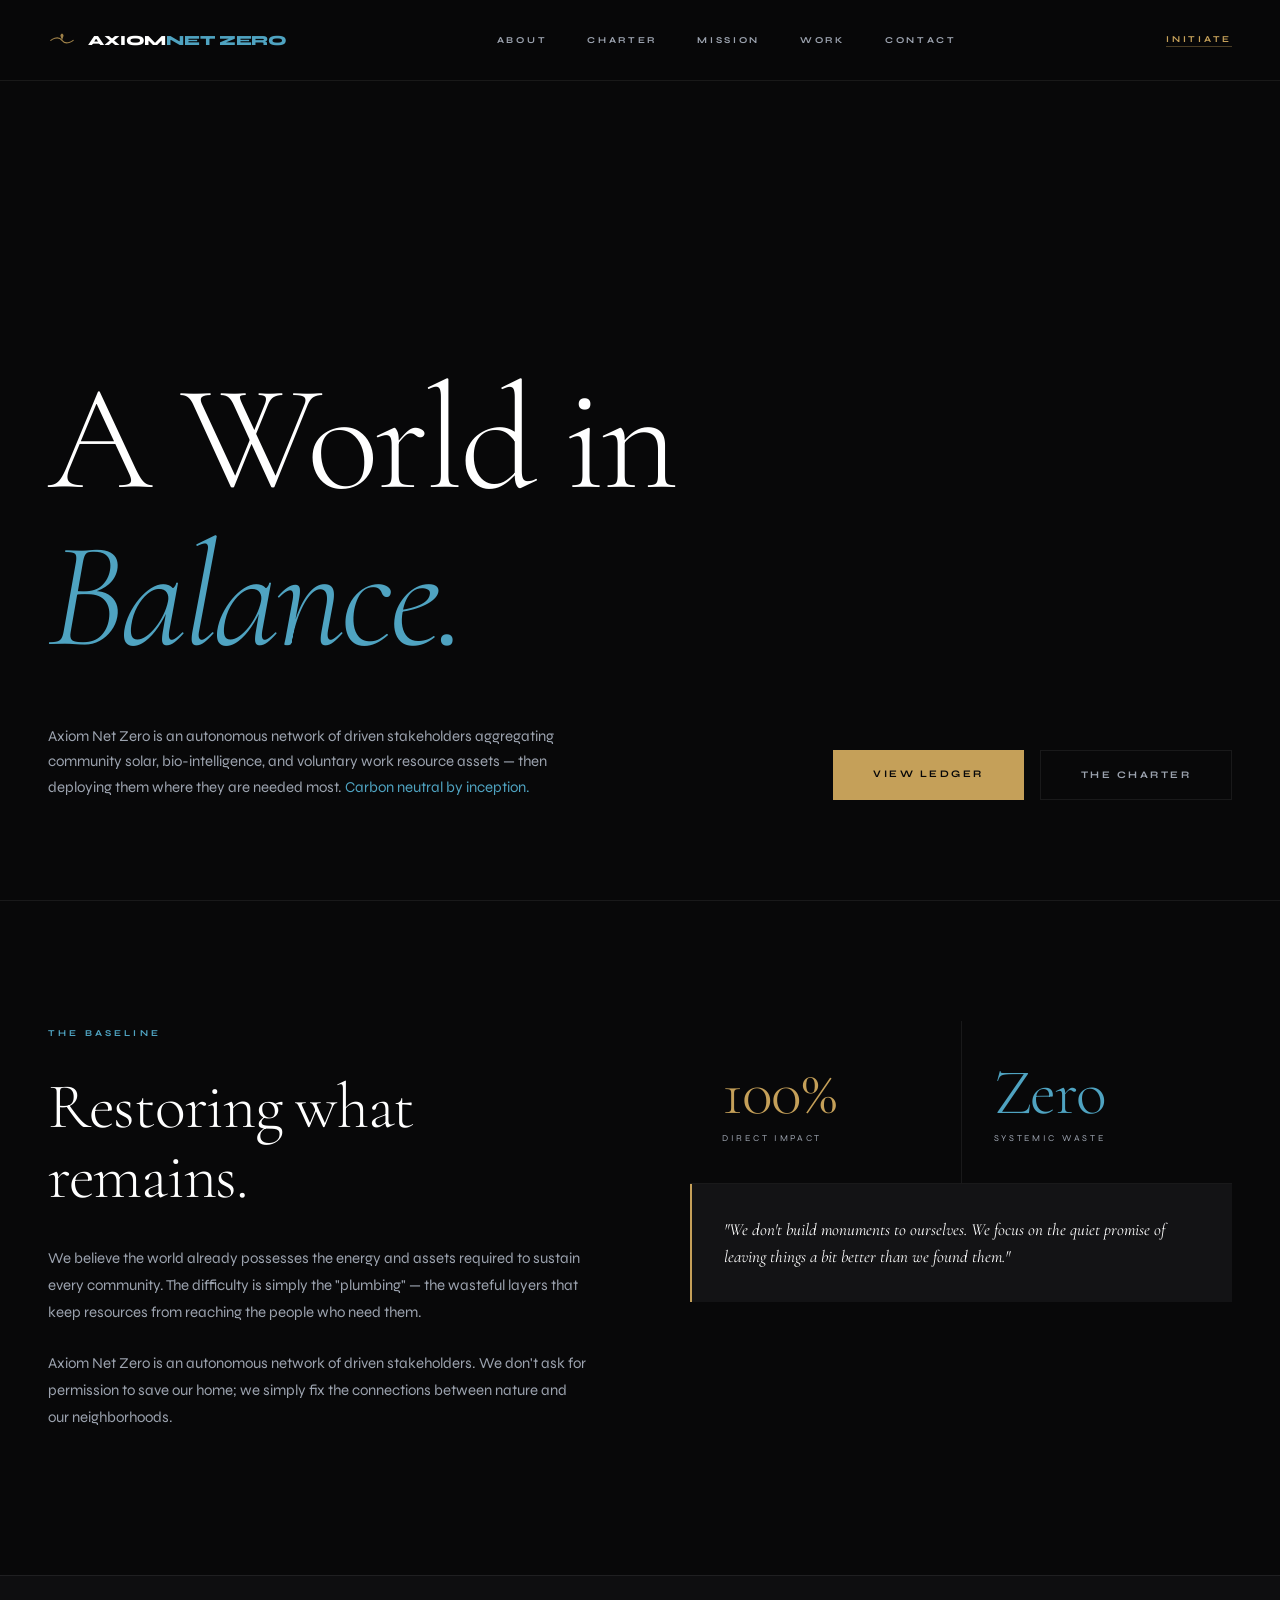
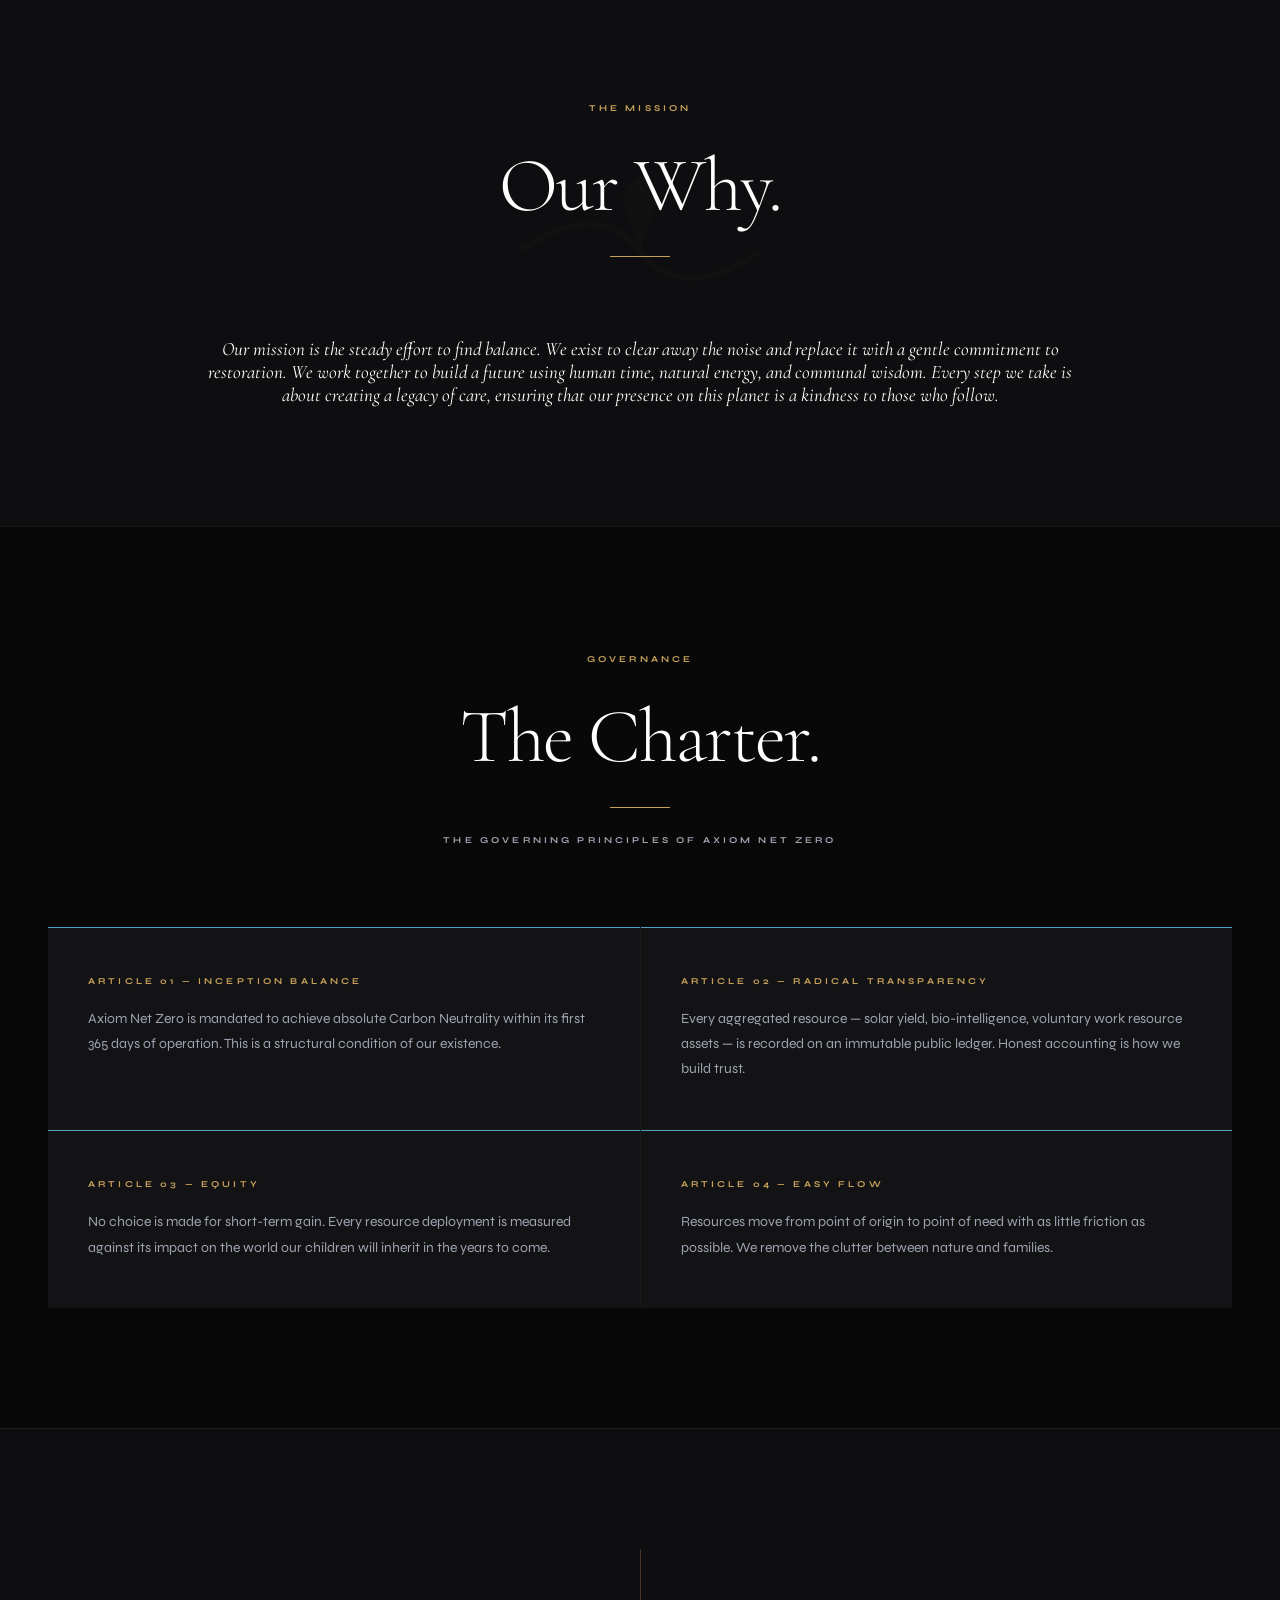
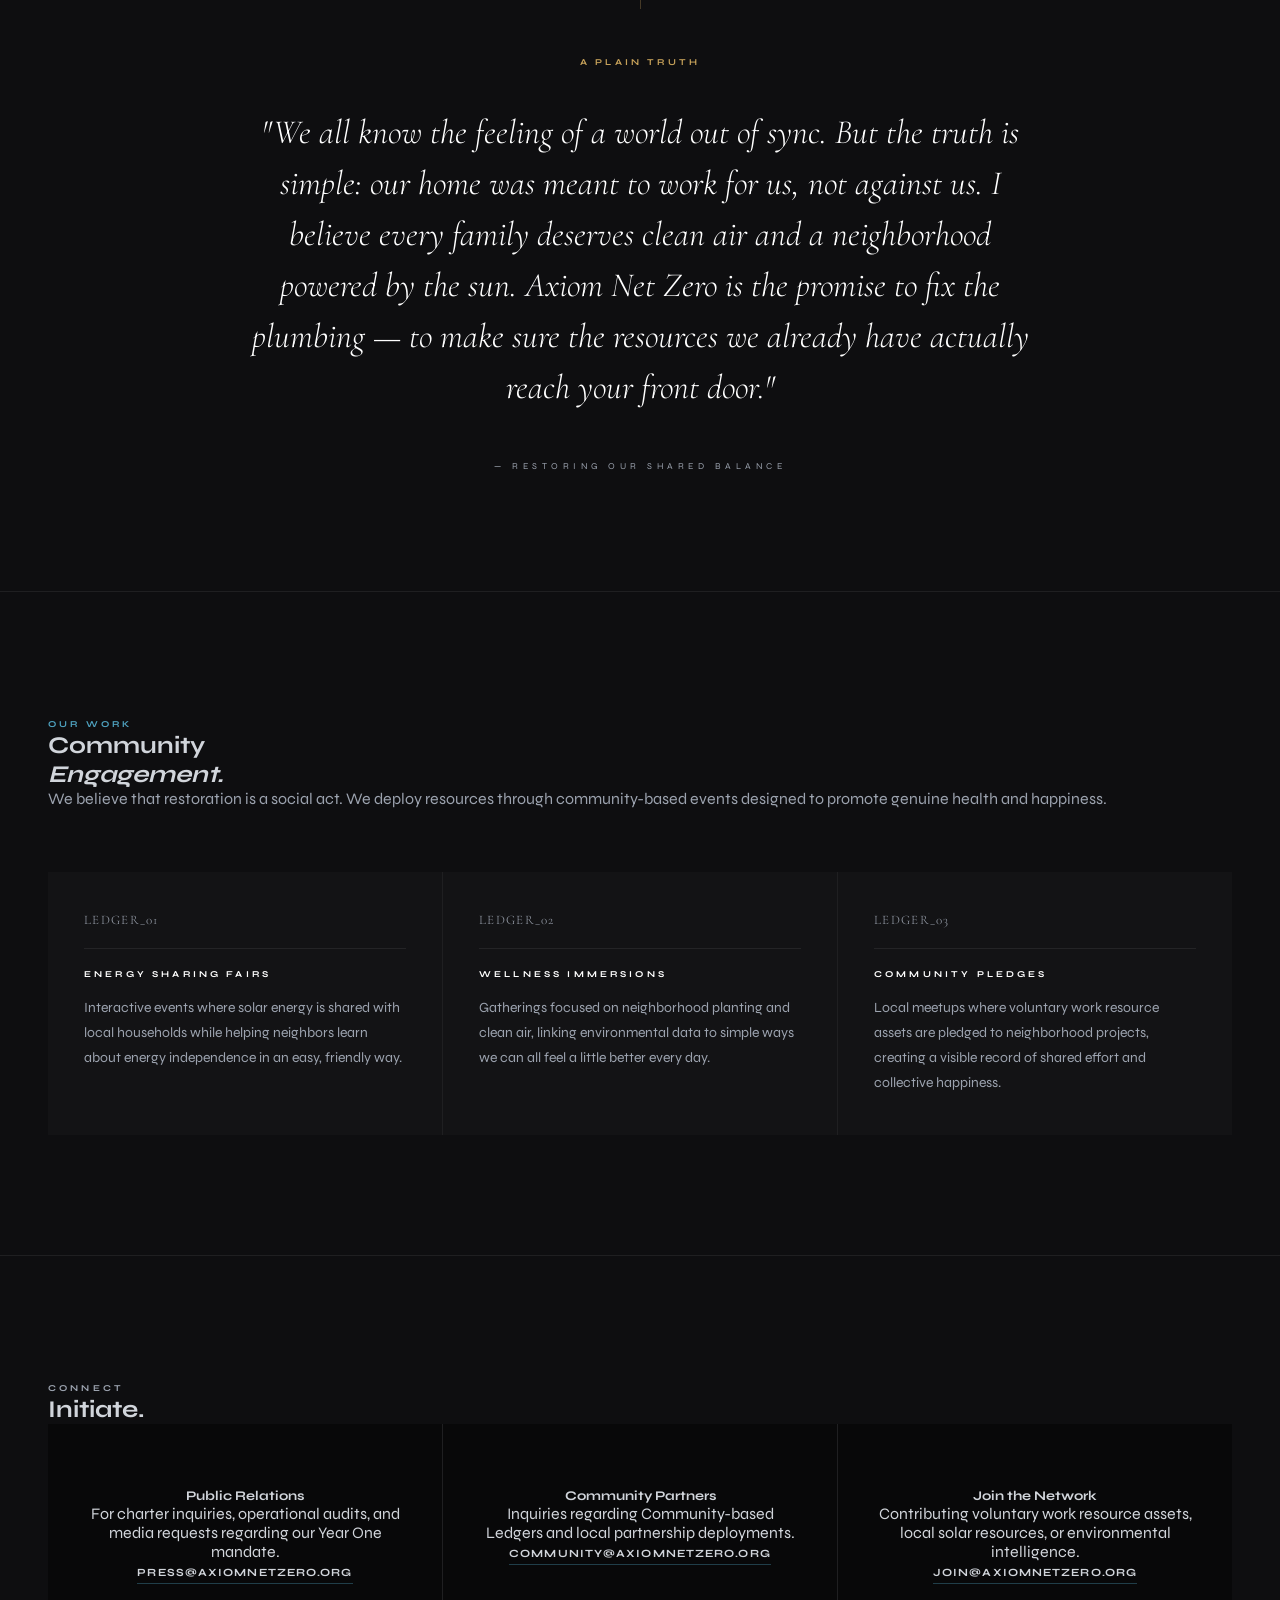
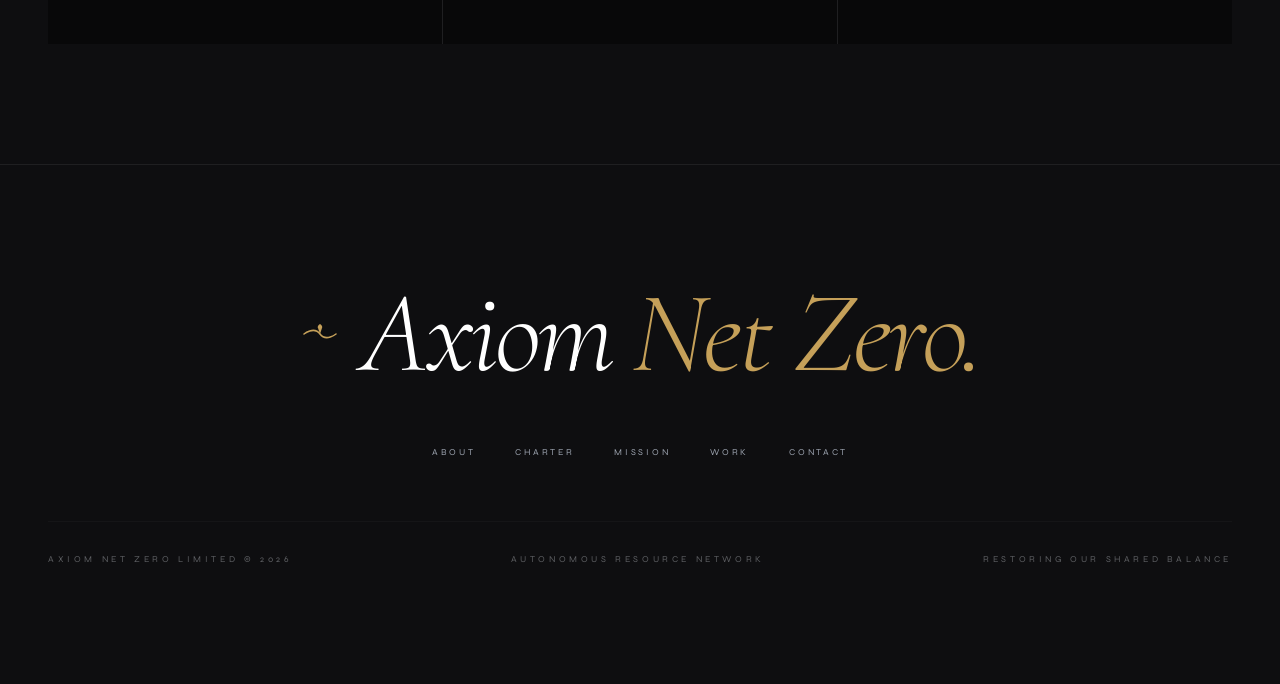
==== index.html @ 19efc332 "Create index.html" ====
<!DOCTYPE html>
<html lang="en">
<head>
    <meta charset="UTF-8">
    <meta name="viewport" content="width=device-width, initial-scale=1.0">
    <title>Axiom Net Zero | Restoring Our Shared Balance</title>
    <!-- Syne for industrial strength, Cormorant Garamond for the soul -->
    <link href="https://fonts.googleapis.com/css2?family=Cormorant+Garamond:ital,wght@0,300;0,400;0,600;1,300;1,400&family=Syne:wght@400;500;700;800&display=swap" rel="stylesheet">
    <style>
        :root {
            --ink: #080809;
            --surface: #0E0E10;
            --matte: #131315;
            --rule: rgba(255,255,255,0.07);
            --ash: #9CA3AF;
            --pale: #D1D5DB;
            --coral: #4FA3C1;
            --gold: #C5A059;
        }

        *, *::before, *::after { box-sizing: border-box; margin: 0; padding: 0; }
        html { scroll-behavior: smooth; }
        body {
            background: var(--ink);
            color: var(--pale);
            font-family: 'Syne', sans-serif;
            font-weight: 400;
            overflow-x: hidden;
            -webkit-font-smoothing: antialiased;
        }

        .eyebrow {
            font-size: 9px;
            letter-spacing: 0.35em;
            text-transform: uppercase;
            font-weight: 700;
        }

        .coral { color: var(--coral); }
        .gold  { color: var(--gold); }
        .ash   { color: var(--ash); }

        /* --- Nav --- */
        nav {
            position: fixed; top: 0; width: 100%; z-index: 100;
            border-bottom: 1px solid var(--rule);
            background: rgba(8,8,9,0.98);
            backdrop-filter: blur(24px);
        }
        .nav-inner {
            max-width: 1400px; margin: 0 auto;
            padding: 0 24px; height: 80px;
            display: flex; justify-content: space-between; align-items: center;
        }
        @media (min-width: 768px) { .nav-inner { padding: 0 48px; } }
        
        .logo-wrap {
            display: flex;
            align-items: center;
            gap: 12px;
            text-decoration: none;
        }

        .logo-icon {
            width: 28px;
            height: auto;
            opacity: 0.8;
        }

        .wordmark {
            font-family: 'Syne', sans-serif;
            font-weight: 800; font-size: 14px;
            letter-spacing: -0.01em; text-transform: uppercase; color: #fff;
        }
        .wordmark span { color: var(--coral); }
        
        .nav-links { display: none; gap: 40px; }
        @media (min-width: 1024px) { .nav-links { display: flex; } }
        
        .nav-links a {
            font-size: 9px; letter-spacing: 0.3em; text-transform: uppercase; font-weight: 700;
            color: var(--ash); text-decoration: none; transition: color 0.25s;
        }
        .nav-links a:hover { color: #fff; }
        
        .nav-cta {
            font-size: 9px; letter-spacing: 0.3em; text-transform: uppercase; font-weight: 700;
            color: var(--gold); text-decoration: none;
            border-bottom: 1px solid rgba(197,160,89,0.35); padding-bottom: 2px;
        }

        /* --- Hero: Alignment Fix --- */
        .hero-wrap { max-width: 1400px; margin: 0 auto; position: relative; }
        .hero {
            min-height: 100svh;
            display: flex; flex-direction: column; justify-content: flex-end;
            padding: 160px 24px 80px; 
        }
        @media (min-width: 768px) { .hero { padding: 180px 48px 100px; } }
        
        .hero h1 {
            font-family: 'Cormorant Garamond', serif;
            font-weight: 300;
            font-size: clamp(52px, 12vw, 150px);
            letter-spacing: -0.025em;
            line-height: 1.05;
            color: #fff;
            margin-bottom: 48px;
        }
        .hero h1 em { color: var(--coral); font-style: italic; }
        
        .hero-sub {
            display: flex; flex-direction: column; justify-content: space-between; align-items: flex-start; gap: 40px;
        }
        @media (min-width: 768px) { .hero-sub { flex-direction: row; align-items: flex-end; gap: 48px; } }
        
        .hero-desc { max-width: 520px; font-size: 15px; line-height: 1.7; color: var(--ash); }
        .hero-actions { display: flex; gap: 12px; flex-shrink: 0; width: 100%; }
        @media (min-width: 768px) { .hero-actions { width: auto; gap: 16px; } }

        .btn-primary {
            flex: 1; text-align: center;
            display: inline-block;
            background: var(--gold); color: var(--ink);
            font-size: 10px; letter-spacing: 0.25em; text-transform: uppercase; font-weight: 700;
            padding: 18px 24px; text-decoration: none;
            transition: filter 0.3s, transform 0.3s;
        }
        @media (min-width: 768px) { .btn-primary { flex: none; padding: 18px 40px; } }
        .btn-primary:hover { filter: brightness(1.1); transform: translateY(-1px); }
        
        .btn-ghost {
            flex: 1; text-align: center;
            display: inline-block;
            border: 1px solid var(--rule); color: var(--ash);
            font-size: 10px; letter-spacing: 0.25em; text-transform: uppercase; font-weight: 700;
            padding: 18px 24px; text-decoration: none;
            transition: all 0.3s;
        }
        @media (min-width: 768px) { .btn-ghost { flex: none; padding: 18px 40px; } }
        .btn-ghost:hover { border-color: rgba(255,255,255,0.2); color: #fff; }

        /* --- Sections --- */
        .section { padding: 100px 24px; max-width: 1400px; margin: 0 auto; position: relative; }
        @media (min-width: 768px) { .section { padding: 120px 48px; } }
        
        .full-bleed { background: var(--surface); }
        .section-divider { border-top: 1px solid var(--rule); }

        .two-col { display: grid; grid-template-columns: 1fr; gap: 64px; align-items: start; }
        @media (min-width: 1024px) { .two-col { grid-template-columns: 1fr 1fr; gap: 100px; } }

        .about-left h3 {
            font-family: 'Cormorant Garamond', serif; font-weight: 300;
            font-size: clamp(38px, 5vw, 68px);
            letter-spacing: -0.02em; line-height: 1.1; color: #fff; margin: 32px 0;
        }
        .about-left p { font-size: 15px; color: var(--ash); line-height: 1.8; margin-bottom: 24px; }
        
        .stat-grid { display: grid; grid-template-columns: 1fr 1fr; gap: 1px; background: var(--rule); }
        .stat-cell { background: var(--ink); padding: 40px 32px; }
        .stat-num {
            font-family: 'Cormorant Garamond', serif;
            font-size: clamp(44px, 5vw, 64px); font-weight: 300; line-height: 1;
            letter-spacing: -0.02em; color: var(--gold); margin-bottom: 8px;
        }
        .stat-num.c { color: var(--coral); }
        .stat-label { font-size: 9px; letter-spacing: 0.3em; text-transform: uppercase; color: var(--ash); }
        .stat-quote {
            grid-column: span 2; background: var(--matte); padding: 32px;
            border-left: 2px solid var(--gold);
        }
        .stat-quote p {
            font-family: 'Cormorant Garamond', serif; font-style: italic;
            font-size: 17px; color: #fff; line-height: 1.6;
        }

        /* --- Charter --- */
        .charter-header { text-align: center; margin-bottom: 80px; }
        .charter-header h2 {
            font-family: 'Cormorant Garamond', serif; font-weight: 300;
            font-size: clamp(44px, 6vw, 84px);
            letter-spacing: -0.025em; color: #fff; margin: 24px 0;
        }
        .charter-rule { width: 60px; height: 1px; background: var(--gold); margin: 0 auto 20px; }
        
        .charter-grid { display: grid; grid-template-columns: 1fr; gap: 1px; background: var(--rule); }
        @media (min-width: 768px) { .charter-grid { grid-template-columns: 1fr 1fr; } }
        
        .charter-item {
            background: var(--matte); padding: 48px 40px;
            border-top: 1px solid var(--coral);
        }
        .charter-item h4 {
            font-size: 9px; letter-spacing: 0.35em; text-transform: uppercase;
            color: var(--gold); margin-bottom: 20px;
        }
        .charter-item p { font-size: 14px; color: var(--ash); line-height: 1.8; }

        /* --- Mandate --- */
        .mandate-inner { max-width: 800px; margin: 0 auto; text-align: center; }
        .mandate-line { width: 1px; height: 60px; background: rgba(197,160,89,0.3); margin: 0 auto 48px; }
        .mandate-quote {
            font-family: 'Cormorant Garamond', serif;
            font-size: clamp(20px, 2.8vw, 34px);
            font-weight: 300; font-style: italic; line-height: 1.5; color: #fff;
        }
        .mandate-byline { margin-top: 48px; font-size: 9px; letter-spacing: 0.5em; text-transform: uppercase; color: var(--ash); }

        /* --- Ledger / Deployment --- */
        .deploy-grid { display: grid; grid-template-columns: 1fr; gap: 1px; background: var(--rule); margin-top: 64px; }
        @media (min-width: 768px) { .deploy-grid { grid-template-columns: repeat(3, 1fr); } }
        .deploy-cell { background: var(--matte); padding: 40px 36px; }
        .deploy-num {
            font-family: 'Cormorant Garamond', serif;
            font-size: 13px; font-weight: 300; color: var(--ash);
            letter-spacing: 0.1em; display: block; margin-bottom: 20px;
            border-bottom: 1px solid var(--rule); padding-bottom: 20px;
        }
        .deploy-cell h4 { font-size: 9px; letter-spacing: 0.35em; text-transform: uppercase; color: #fff; margin-bottom: 16px; }
        .deploy-cell p { font-size: 14px; color: var(--ash); line-height: 1.8; }

        /* --- Watermark Style --- */
        .watermark {
            position: absolute;
            top: 50%;
            left: 50%;
            transform: translate(-50%, -50%);
            width: 300px;
            opacity: 0.02;
            pointer-events: none;
            z-index: 0;
        }

        /* --- Contact --- */
        .contact-grid { display: grid; grid-template-columns: 1fr; gap: 1px; background: var(--rule); }
        @media (min-width: 768px) { .contact-grid { grid-template-columns: repeat(3, 1fr); } }
        .contact-cell { background: var(--ink); padding: 64px 40px; text-align: center; }
        .contact-cell a {
            font-size: 11px; font-weight: 700; letter-spacing: 0.1em; text-transform: uppercase;
            color: var(--pale); text-decoration: none;
            border-bottom: 1px solid rgba(79,163,193,0.35); padding-bottom: 4px;
            transition: all 0.25s;
        }
        .contact-cell a:hover { color: var(--coral); border-color: var(--coral); }

        /* --- Footer --- */
        footer { border-top: 1px solid var(--rule); padding: 120px 48px; text-align: center; }
        .footer-wordmark {
            font-family: 'Cormorant Garamond', serif; font-weight: 300; font-style: italic;
            font-size: clamp(60px, 9vw, 130px);
            letter-spacing: -0.03em; color: #fff; margin-bottom: 64px; line-height: 0.85;
            display: flex;
            align-items: center;
            justify-content: center;
            gap: 20px;
        }
        .footer-wordmark span { color: var(--gold); }
        .footer-links { display: flex; justify-content: center; gap: 40px; margin-bottom: 64px; flex-wrap: wrap; }
        .footer-links a {
            font-size: 9px; letter-spacing: 0.3em; text-transform: uppercase;
            color: var(--ash); text-decoration: none; transition: color 0.25s;
        }
        .footer-links a:hover { color: var(--coral); }
        .footer-base {
            border-top: 1px solid var(--rule); padding-top: 32px;
            display: flex; flex-direction: column; justify-content: space-between; align-items: center; gap: 16px;
            opacity: 0.4;
        }
        @media (min-width: 768px) { .footer-base { flex-direction: row; } }
        .footer-base span { font-size: 9px; letter-spacing: 0.4em; text-transform: uppercase; }

        /* --- Reveal --- */
        .reveal { opacity: 0; transform: translateY(20px); transition: all 1s cubic-bezier(0.2, 0.8, 0.2, 1); }
        .reveal.visible { opacity: 1; transform: none; }
    </style>
</head>
<body>

    <!-- Nav -->
    <nav>
        <div class="nav-inner">
            <a href="#" class="logo-wrap">
                <!-- Soft sell SVG Logo -->
                <svg class="logo-icon" viewBox="0 0 100 60" fill="none" xmlns="http://www.w3.org/2000/svg">
                    <path d="M10 30C10 30 35 10 50 30C65 50 90 30 90 30" stroke="#C5A059" stroke-width="4" stroke-linecap="round"/>
                    <path d="M50 30L55 15C55 15 58 10 50 5C42 10 45 15 45 15L50 30Z" fill="#C5A059"/>
                </svg>
                <div class="wordmark">Axiom<span>Net Zero</span></div>
            </a>
            <div class="nav-links">
                <a href="#about">About</a>
                <a href="#charter">Charter</a>
                <a href="#vision">Mission</a>
                <a href="#deploy">Work</a>
                <a href="#contact">Contact</a>
            </div>
            <a href="#contact" class="nav-cta">Initiate</a>
        </div>
    </nav>

    <!-- Hero -->
    <div class="hero-wrap">
        <div class="hero">
            <h1 class="reveal">
                A World in<br>
                <em>Balance.</em>
            </h1>
            <div class="hero-sub reveal">
                <p class="hero-desc">
                    Axiom Net Zero is an autonomous network of driven stakeholders aggregating community solar, bio-intelligence, and voluntary work resource assets — then deploying them where they are needed most. 
                    <span class="coral">Carbon neutral by inception.</span>
                </p>
                <div class="hero-actions">
                    <a href="#deploy" class="btn-primary">View Ledger</a>
                    <a href="#charter" class="btn-ghost">The Charter</a>
                </div>
            </div>
        </div>
    </div>

    <!-- About -->
    <div class="section-divider">
        <div class="section reveal" id="about">
            <div class="two-col">
                <div class="about-left">
                    <span class="eyebrow coral">The Baseline</span>
                    <h3>Restoring what remains.</h3>
                    <p>We believe the world already possesses the energy and assets required to sustain every community. The difficulty is simply the "plumbing" — the wasteful layers that keep resources from reaching the people who need them.</p>
                    <p>Axiom Net Zero is an autonomous network of driven stakeholders. We don't ask for permission to save our home; we simply fix the connections between nature and our neighborhoods.</p>
                </div>
                <div>
                    <div class="stat-grid">
                        <div class="stat-cell">
                            <div class="stat-num">100%</div>
                            <div class="stat-label">Direct Impact</div>
                        </div>
                        <div class="stat-cell">
                            <div class="stat-num c">Zero</div>
                            <div class="stat-label">Systemic Waste</div>
                        </div>
                        <div class="stat-quote">
                            <p>"We don't build monuments to ourselves. We focus on the quiet promise of leaving things a bit better than we found them."</p>
                        </div>
                    </div>
                </div>
            </div>
        </div>
    </div>

    <!-- Mission Section -->
    <div class="full-bleed section-divider">
        <div class="section reveal" id="vision">
            <!-- Subtle Watermark -->
            <svg class="watermark" viewBox="0 0 100 60" fill="none" xmlns="http://www.w3.org/2000/svg">
                <path d="M10 30C10 30 35 10 50 30C65 50 90 30 90 30" stroke="#C5A059" stroke-width="2"/>
                <path d="M50 30L55 15C55 15 58 10 50 5C42 10 45 15 45 15L50 30Z" fill="#C5A059"/>
            </svg>
            
            <div class="charter-header">
                <span class="eyebrow gold">The Mission</span>
                <h2>Our Why.</h2>
                <div class="charter-rule"></div>
            </div>
            <div class="mandate-inner" style="max-width: 900px; position: relative; z-index: 1;">
                <p class="about-left p" style="font-size: 19px; text-align: center; color: #fff; font-family: 'Cormorant Garamond', serif; font-style: italic;">
                    Our mission is the steady effort to find balance. We exist to clear away the noise and replace it with a gentle commitment to restoration. We work together to build a future using human time, natural energy, and communal wisdom. Every step we take is about creating a legacy of care, ensuring that our presence on this planet is a kindness to those who follow.
                </p>
            </div>
        </div>
    </div>

    <!-- Charter -->
    <div class="section-divider">
        <div class="section reveal" id="charter">
            <div class="charter-header">
                <span class="eyebrow gold">Governance</span>
                <h2>The Charter.</h2>
                <div class="charter-rule"></div>
                <span class="eyebrow ash">The Governing Principles of Axiom Net Zero</span>
            </div>
            <div class="charter-grid">
                <div class="charter-item">
                    <h4>Article 01 — Inception Balance</h4>
                    <p>Axiom Net Zero is mandated to achieve absolute Carbon Neutrality within its first 365 days of operation. This is a structural condition of our existence.</p>
                </div>
                <div class="charter-item">
                    <h4>Article 02 — Radical Transparency</h4>
                    <p>Every aggregated resource — solar yield, bio-intelligence, voluntary work resource assets — is recorded on an immutable public ledger. Honest accounting is how we build trust.</p>
                </div>
                <div class="charter-item">
                    <h4>Article 03 — Equity</h4>
                    <p>No choice is made for short-term gain. Every resource deployment is measured against its impact on the world our children will inherit in the years to come.</p>
                </div>
                <div class="charter-item">
                    <h4>Article 04 — Easy Flow</h4>
                    <p>Resources move from point of origin to point of need with as little friction as possible. We remove the clutter between nature and families.</p>
                </div>
            </div>
        </div>
    </div>

    <!-- Mandate (Rahul Reddy Quote) -->
    <div class="full-bleed section-divider">
        <div class="section reveal" id="mandate">
            <div class="mandate-inner">
                <div class="mandate-line"></div>
                <span class="eyebrow gold" style="display:block;text-align:center;margin-bottom:40px;">A Plain Truth</span>
                <p class="mandate-quote">
                    "We all know the feeling of a world out of sync. But the truth is simple: our home was meant to work for us, not against us. I believe every family deserves clean air and a neighborhood powered by the sun. Axiom Net Zero is the promise to fix the plumbing — to make sure the resources we already have actually reach your front door."
                </p>
                <div class="mandate-byline">— Restoring Our Shared Balance</div>
            </div>
        </div>
    </nav>

    <!-- Work / Community-based Events -->
    <div class="section-divider">
        <div class="section reveal" id="deploy">
            <div class="deploy-header">
                <span class="eyebrow coral">Our Work</span>
                <h2>Community<br><em>Engagement.</em></h2>
                <p class="ash">We believe that restoration is a social act. We deploy resources through community-based events designed to promote genuine health and happiness.</p>
            </div>
            <div class="deploy-grid">
                <div class="deploy-cell">
                    <span class="deploy-num">LEDGER_01</span>
                    <h4>Energy Sharing Fairs</h4>
                    <p class="ash">Interactive events where solar energy is shared with local households while helping neighbors learn about energy independence in an easy, friendly way.</p>
                </div>
                <div class="deploy-cell">
                    <span class="deploy-num">LEDGER_02</span>
                    <h4>Wellness Immersions</h4>
                    <p class="ash">Gatherings focused on neighborhood planting and clean air, linking environmental data to simple ways we can all feel a little better every day.</p>
                </div>
                <div class="deploy-cell">
                    <span class="deploy-num">LEDGER_03</span>
                    <h4>Community Pledges</h4>
                    <p class="ash">Local meetups where voluntary work resource assets are pledged to neighborhood projects, creating a visible record of shared effort and collective happiness.</p>
                </div>
            </div>
        </div>
    </div>

    <!-- Contact -->
    <div class="section-divider" id="contact">
        <div class="section reveal">
            <div class="contact-header">
                <span class="eyebrow ash">Connect</span>
                <h2>Initiate.</h2>
            </div>
            <div class="contact-grid">
                <div class="contact-cell">
                    <h5>Public Relations</h5>
                    <p>For charter inquiries, operational audits, and media requests regarding our Year One mandate.</p>
                    <a href="mailto:press@axiomnetzero.org">press@axiomnetzero.org</a>
                </div>
                <div class="contact-cell">
                    <h5>Community Partners</h5>
                    <p>Inquiries regarding Community-based Ledgers and local partnership deployments.</p>
                    <a href="mailto:community@axiomnetzero.org">community@axiomnetzero.org</a>
                </div>
                <div class="contact-cell">
                    <h5>Join the Network</h5>
                    <p>Contributing voluntary work resource assets, local solar resources, or environmental intelligence.</p>
                    <a href="mailto:join@axiomnetzero.org">join@axiomnetzero.org</a>
                </div>
            </div>
        </div>
    </div>

    <!-- Footer -->
    <footer>
        <div class="footer-inner">
            <div class="footer-wordmark">
                <svg width="40" height="24" viewBox="0 0 100 60" fill="none" xmlns="http://www.w3.org/2000/svg">
                    <path d="M10 30C10 30 35 10 50 30C65 50 90 30 90 30" stroke="#C5A059" stroke-width="4" stroke-linecap="round"/>
                    <path d="M50 30L55 15C55 15 58 10 50 5C42 10 45 15 45 15L50 30Z" fill="#C5A059"/>
                </svg>
                Axiom<span>Net Zero.</span>
            </div>
            <div class="footer-links">
                <a href="#about">About</a>
                <a href="#charter">Charter</a>
                <a href="#vision">Mission</a>
                <a href="#deploy">Work</a>
                <a href="#contact">Contact</a>
            </div>
            <div class="footer-base">
                <span>Axiom Net Zero Limited &copy; 2026</span>
                <span>Autonomous Resource Network</span>
                <span>Restoring Our Shared Balance</span>
            </div>
        </div>
    </footer>

    <script>
        const io = new IntersectionObserver(entries => {
            entries.forEach(e => {
                if (e.isIntersecting) {
                    e.target.classList.add('visible');
                    io.unobserve(e.target);
                }
            });
        }, { threshold: 0.1 });
        document.querySelectorAll('.reveal').forEach(el => io.observe(el));
    </script>

</body>
</html>
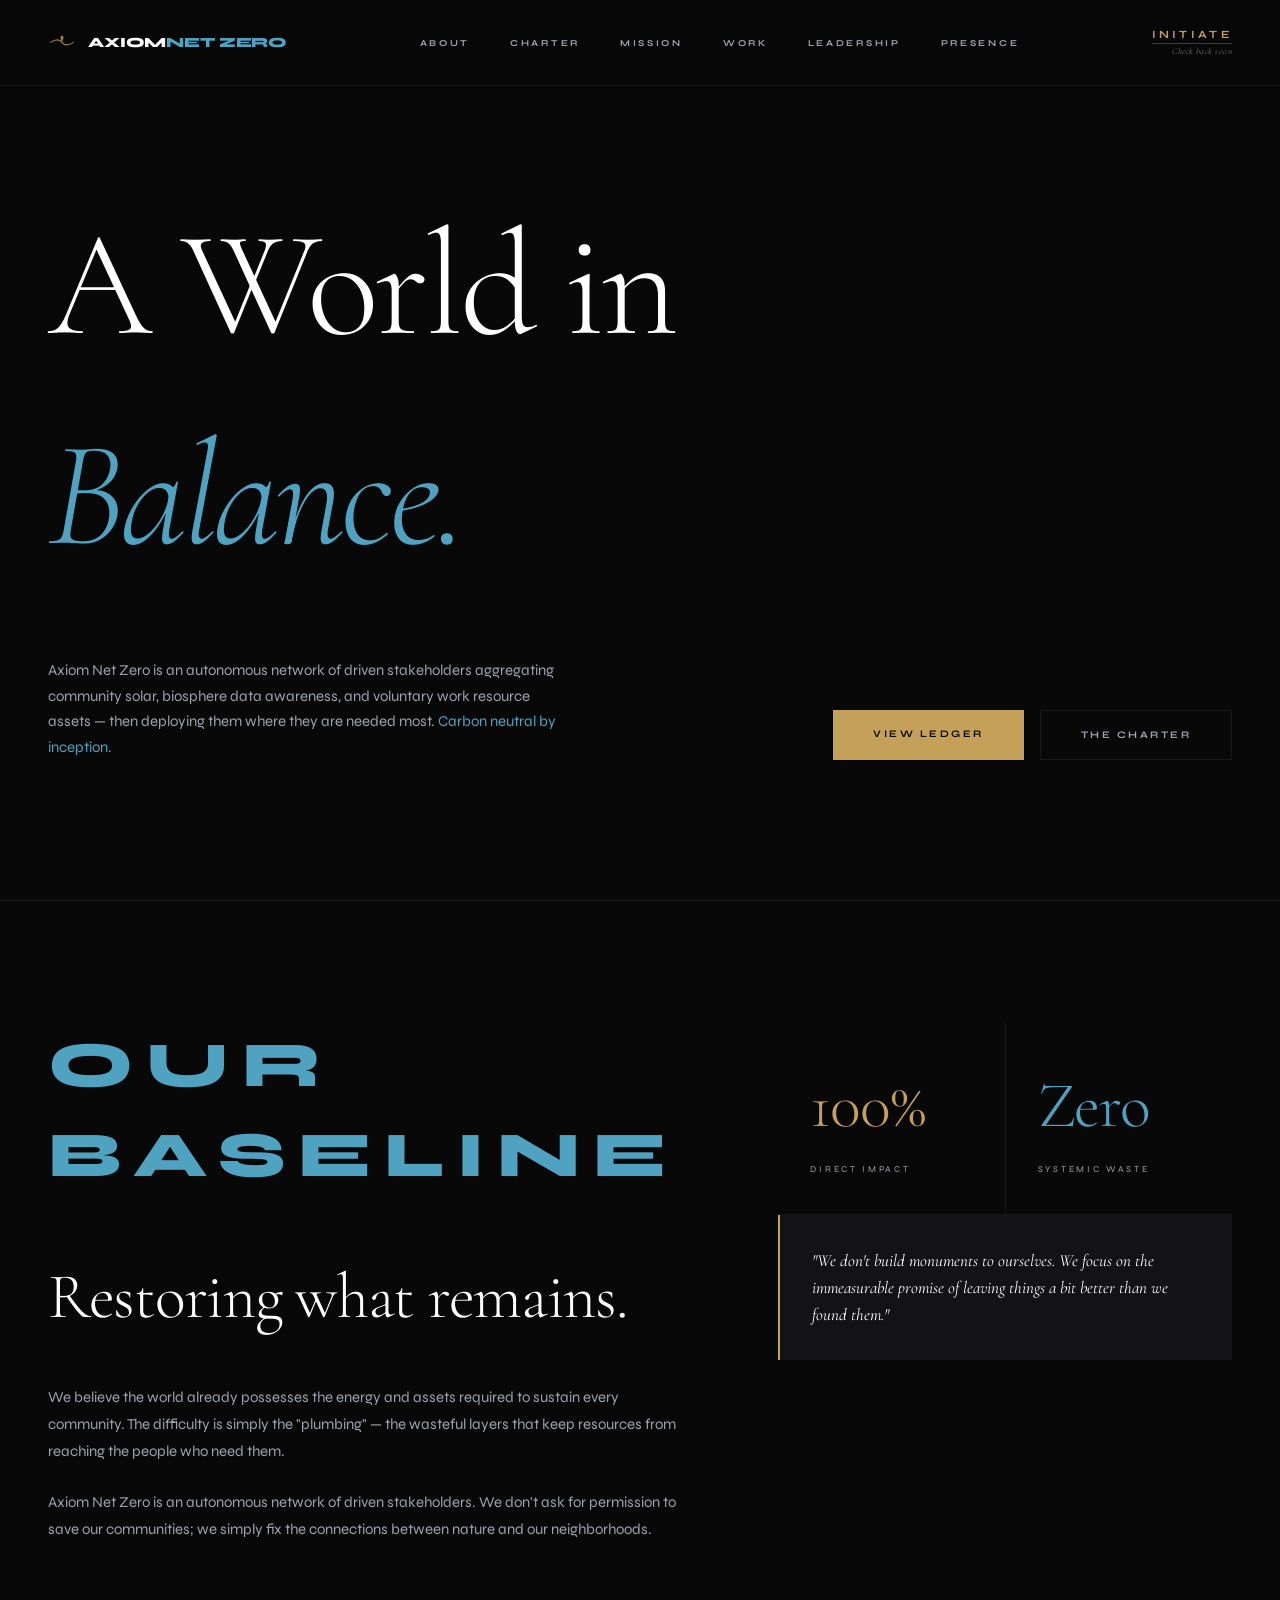
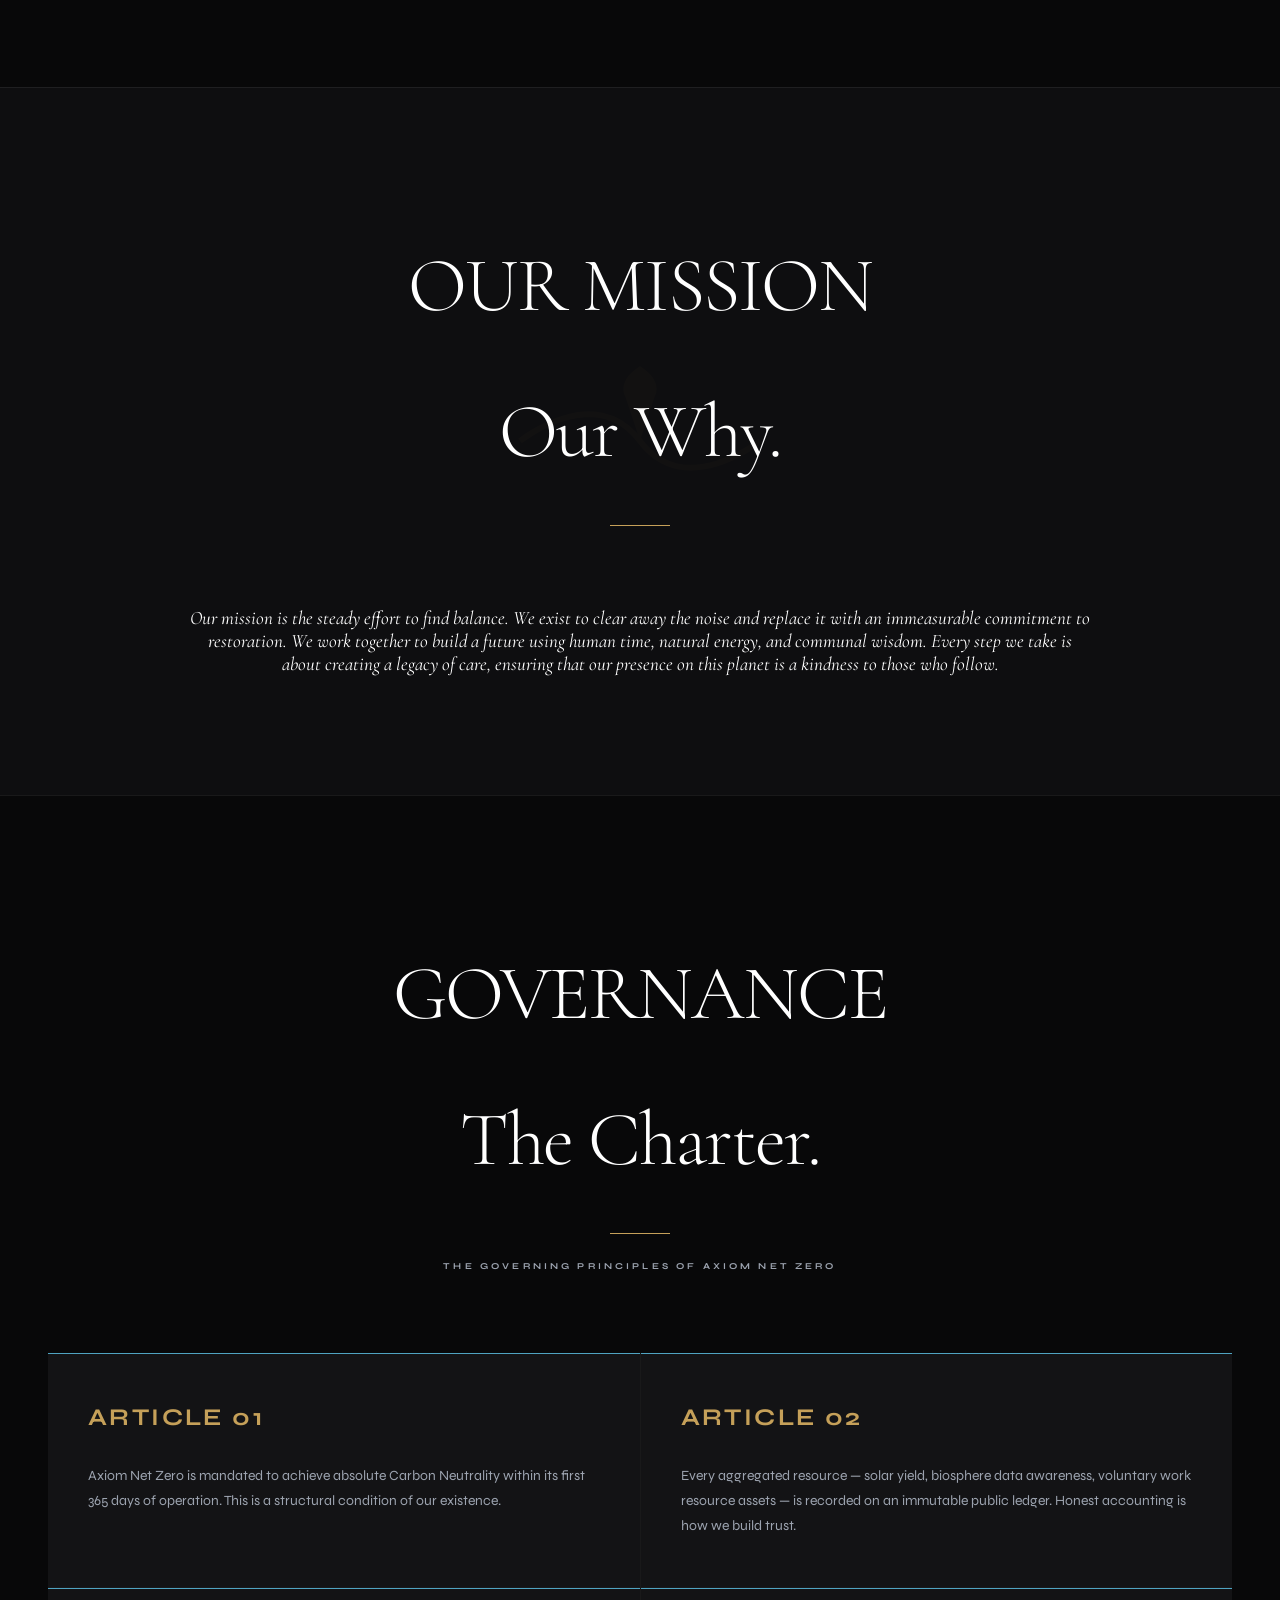
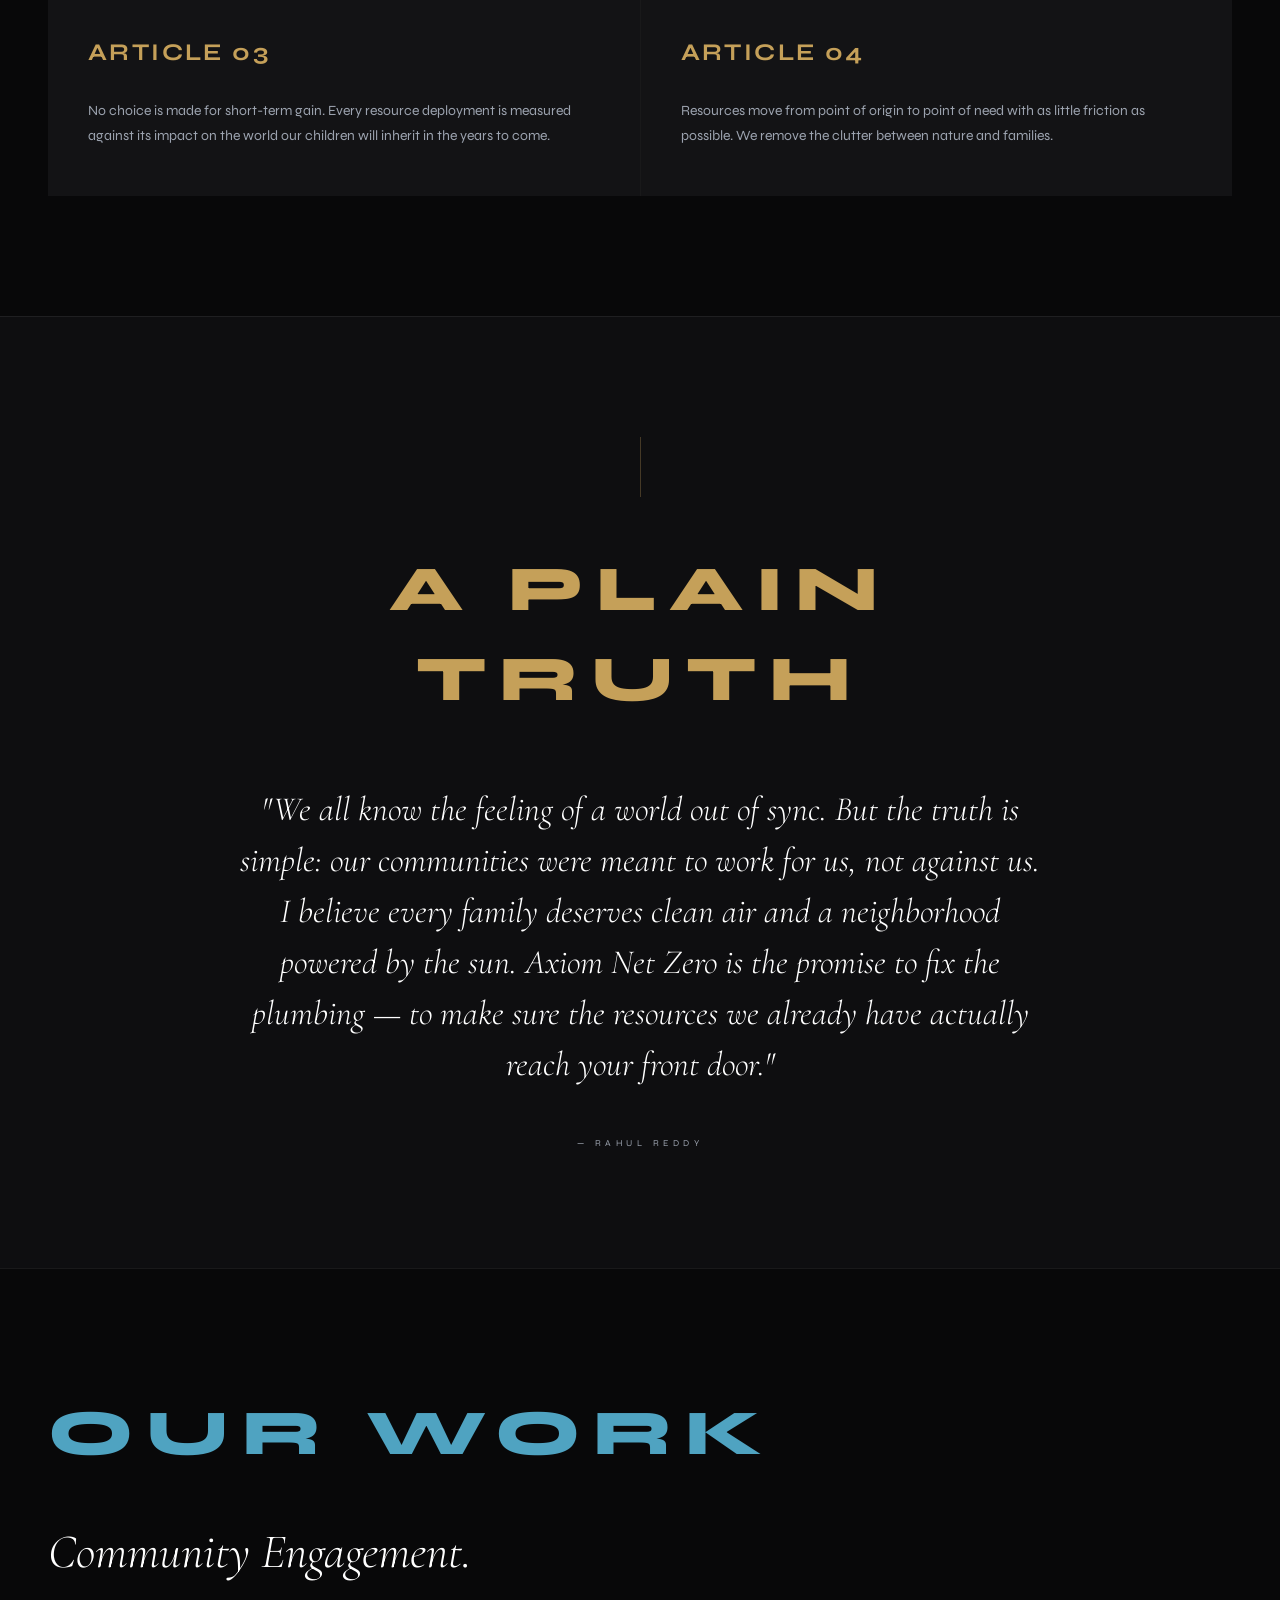
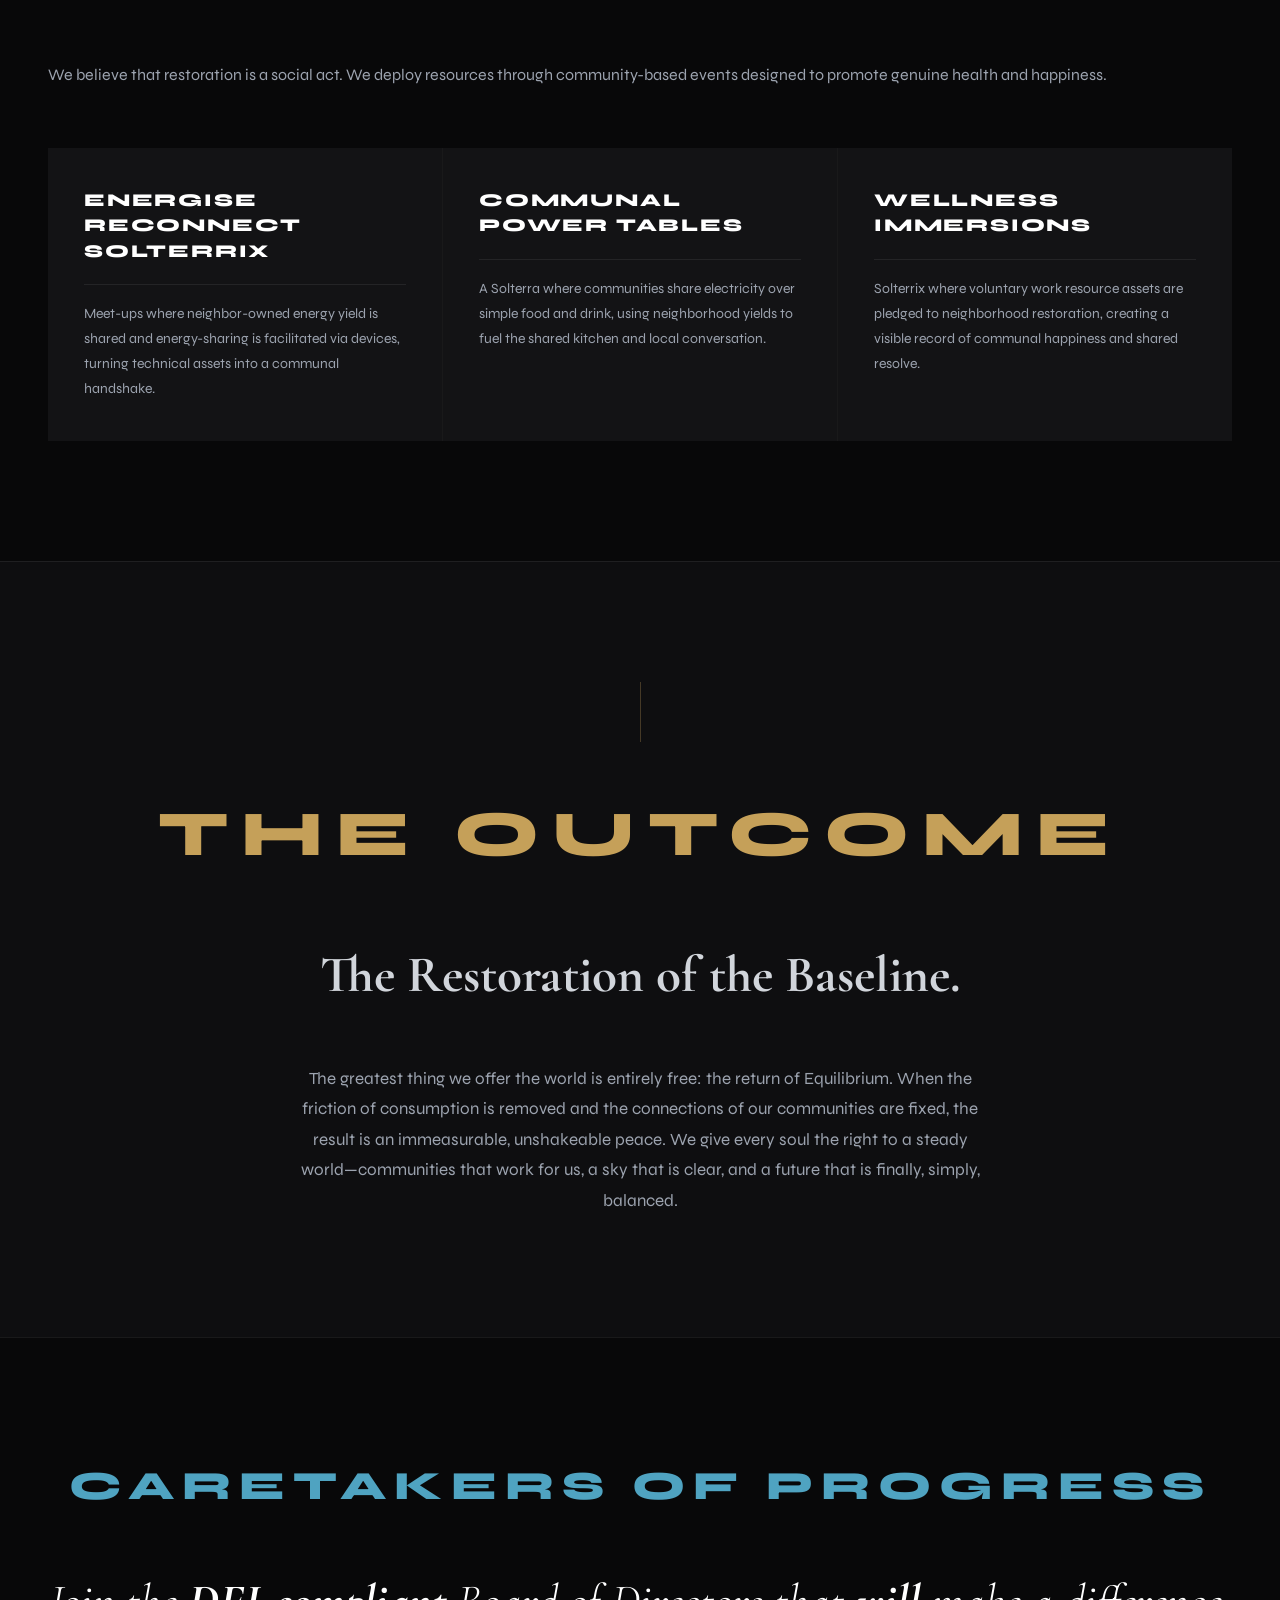
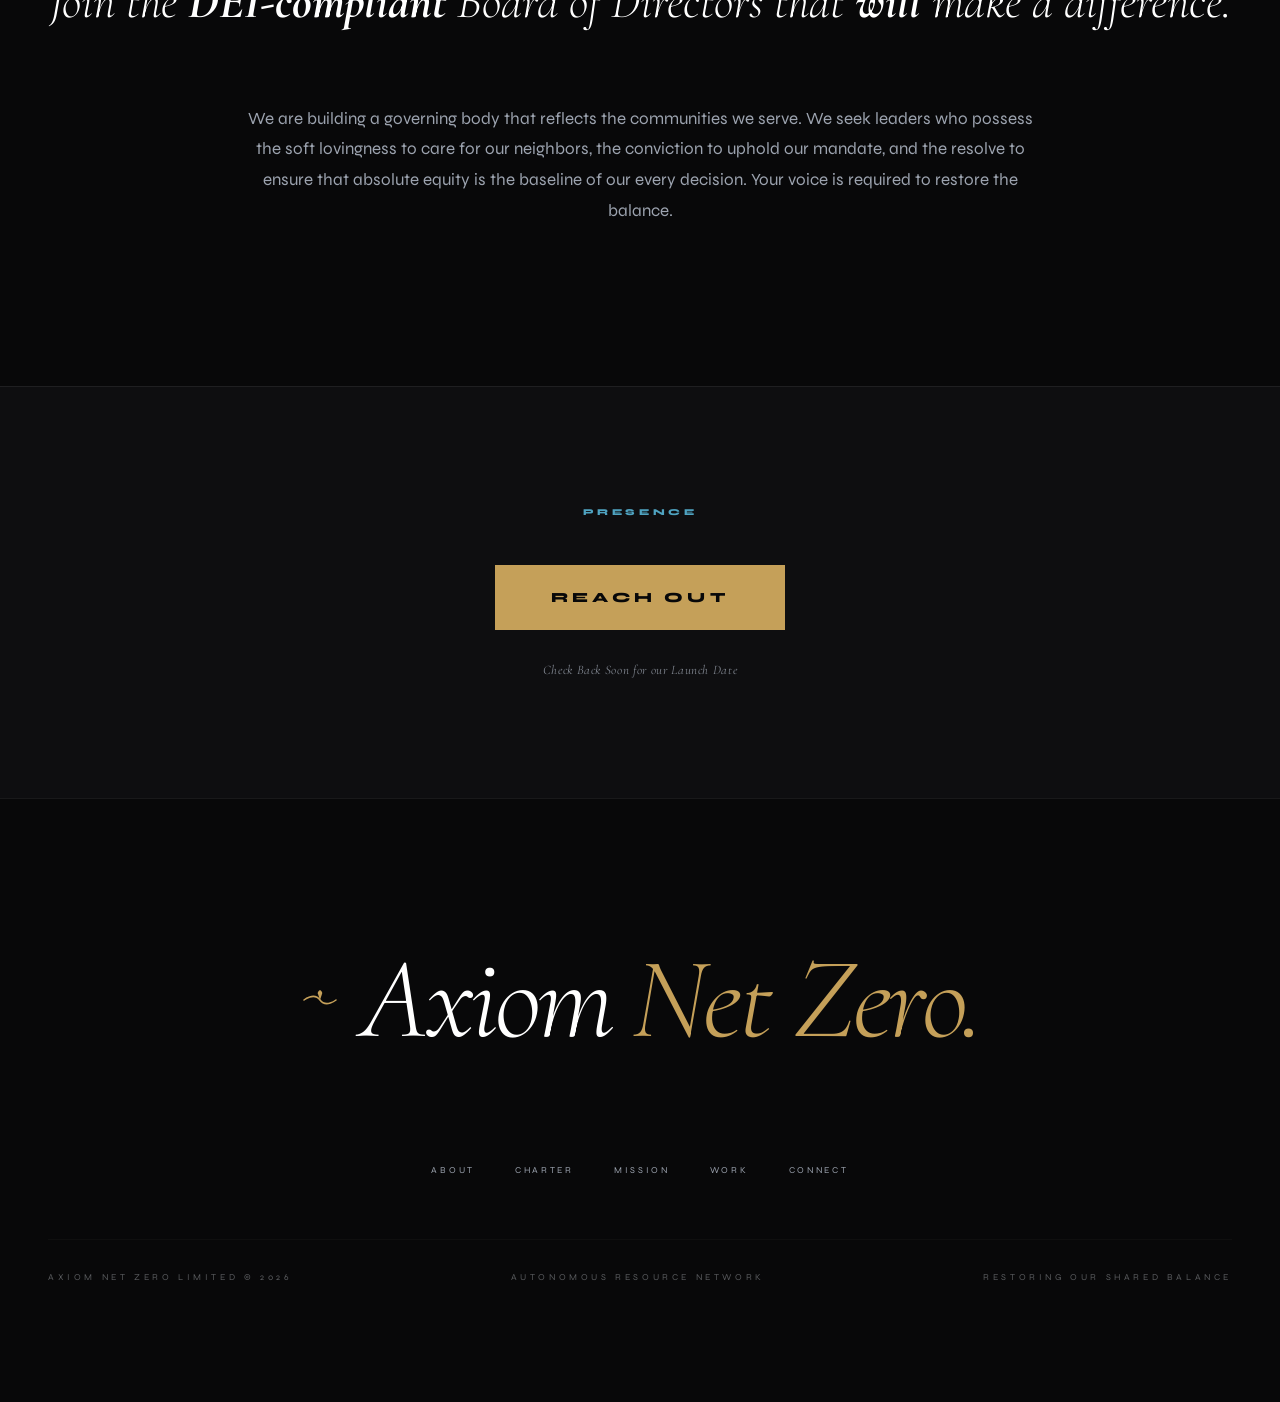
==== commit 0c54d4fa: "Update index.html" ====
--- a/index.html
+++ b/index.html
@@ -49,7 +49,7 @@
         }
         .nav-inner {
             max-width: 1400px; margin: 0 auto;
-            padding: 0 24px; height: 80px;
+            padding: 0 24px; height: 85px;
             display: flex; justify-content: space-between; align-items: center;
         }
         @media (min-width: 768px) { .nav-inner { padding: 0 48px; } }
@@ -83,29 +83,48 @@
         }
         .nav-links a:hover { color: #fff; }
         
+        /* --- Nav CTA Block --- */
+        .nav-cta-wrap {
+            display: flex;
+            flex-direction: column;
+            align-items: flex-end;
+            gap: 2px;
+        }
         .nav-cta {
-            font-size: 9px; letter-spacing: 0.3em; text-transform: uppercase; font-weight: 700;
+            font-size: 11px;
+            letter-spacing: 0.3em; text-transform: uppercase; font-weight: 700;
             color: var(--gold); text-decoration: none;
             border-bottom: 1px solid rgba(197,160,89,0.35); padding-bottom: 2px;
-        }
-
-        /* --- Hero: Alignment Fix --- */
+            cursor: default;
+        }
+        .nav-cta-sub {
+            font-size: 9px;
+            color: var(--ash);
+            font-family: 'Cormorant Garamond', serif;
+            font-style: italic;
+            letter-spacing: 0.05em;
+            opacity: 0.7;
+        }
+
+        /* --- Hero --- */
         .hero-wrap { max-width: 1400px; margin: 0 auto; position: relative; }
         .hero {
             min-height: 100svh;
-            display: flex; flex-direction: column; justify-content: flex-end;
-            padding: 160px 24px 80px; 
-        }
-        @media (min-width: 768px) { .hero { padding: 180px 48px 100px; } }
+            display: flex; flex-direction: column; 
+            justify-content: center; 
+            padding: 120px 24px 80px; 
+        }
+        @media (min-width: 768px) { .hero { padding: 140px 48px 100px; } }
         
         .hero h1 {
             font-family: 'Cormorant Garamond', serif;
             font-weight: 300;
             font-size: clamp(52px, 12vw, 150px);
             letter-spacing: -0.025em;
-            line-height: 1.05;
+            line-height: 1.4; 
             color: #fff;
             margin-bottom: 48px;
+            padding-bottom: 10px;
         }
         .hero h1 em { color: var(--coral); font-style: italic; }
         
@@ -153,7 +172,8 @@
         .about-left h3 {
             font-family: 'Cormorant Garamond', serif; font-weight: 300;
             font-size: clamp(38px, 5vw, 68px);
-            letter-spacing: -0.02em; line-height: 1.1; color: #fff; margin: 32px 0;
+            letter-spacing: -0.02em; line-height: 1.4; color: #fff; margin: 32px 0;
+            padding-bottom: 10px;
         }
         .about-left p { font-size: 15px; color: var(--ash); line-height: 1.8; margin-bottom: 24px; }
         
@@ -161,8 +181,9 @@
         .stat-cell { background: var(--ink); padding: 40px 32px; }
         .stat-num {
             font-family: 'Cormorant Garamond', serif;
-            font-size: clamp(44px, 5vw, 64px); font-weight: 300; line-height: 1;
+            font-size: clamp(44px, 5vw, 64px); font-weight: 300; line-height: 1.4;
             letter-spacing: -0.02em; color: var(--gold); margin-bottom: 8px;
+            padding-bottom: 5px;
         }
         .stat-num.c { color: var(--coral); }
         .stat-label { font-size: 9px; letter-spacing: 0.3em; text-transform: uppercase; color: var(--ash); }
@@ -175,12 +196,26 @@
             font-size: 17px; color: #fff; line-height: 1.6;
         }
 
-        /* --- Charter --- */
+        /* --- Prominent Headings --- */
+        .prominent-heading {
+            display: block;
+            text-align: center;
+            margin-bottom: 40px;
+            font-size: clamp(32px, 6vw, 64px); 
+            letter-spacing: 0.2em;
+            font-weight: 800;
+            text-transform: uppercase;
+            padding-bottom: 20px; 
+            line-height: 1.4;
+        }
+
         .charter-header { text-align: center; margin-bottom: 80px; }
         .charter-header h2 {
             font-family: 'Cormorant Garamond', serif; font-weight: 300;
             font-size: clamp(44px, 6vw, 84px);
             letter-spacing: -0.025em; color: #fff; margin: 24px 0;
+            line-height: 1.4;
+            padding-bottom: 15px;
         }
         .charter-rule { width: 60px; height: 1px; background: var(--gold); margin: 0 auto 20px; }
         
@@ -192,12 +227,14 @@
             border-top: 1px solid var(--coral);
         }
         .charter-item h4 {
-            font-size: 9px; letter-spacing: 0.35em; text-transform: uppercase;
+            font-size: 24px; 
+            letter-spacing: 0.1em; text-transform: uppercase;
             color: var(--gold); margin-bottom: 20px;
+            padding-bottom: 10px;
+            line-height: 1.3;
         }
         .charter-item p { font-size: 14px; color: var(--ash); line-height: 1.8; }
 
-        /* --- Mandate --- */
         .mandate-inner { max-width: 800px; margin: 0 auto; text-align: center; }
         .mandate-line { width: 1px; height: 60px; background: rgba(197,160,89,0.3); margin: 0 auto 48px; }
         .mandate-quote {
@@ -207,20 +244,59 @@
         }
         .mandate-byline { margin-top: 48px; font-size: 9px; letter-spacing: 0.5em; text-transform: uppercase; color: var(--ash); }
 
-        /* --- Ledger / Deployment --- */
         .deploy-grid { display: grid; grid-template-columns: 1fr; gap: 1px; background: var(--rule); margin-top: 64px; }
-        @media (min-width: 768px) { .deploy-grid { grid-template-columns: repeat(3, 1fr); } }
+        @media (min-width: 1024px) { .deploy-grid { grid-template-columns: repeat(3, 1fr); } }
         .deploy-cell { background: var(--matte); padding: 40px 36px; }
-        .deploy-num {
+        .deploy-cell h4 { 
+            font-size: clamp(14px, 1.5vw, 18px); 
+            font-family: 'Syne', sans-serif;
+            font-weight: 800;
+            letter-spacing: 0.1em; 
+            text-transform: uppercase; 
+            color: #fff; 
+            margin-bottom: 16px; 
+            border-bottom: 1px solid var(--rule); 
+            padding-bottom: 20px; 
+            line-height: 1.4;
+            min-height: 3.5em; 
+            display: flex;
+            align-items: center;
+        }
+        .deploy-cell p { font-size: 14px; color: var(--ash); line-height: 1.8; }
+
+        /* --- Presence & Reach Out Section --- */
+        .presence-wrap {
+            text-align: center;
+            padding: 120px 24px;
+        }
+        .btn-reach-out {
+            display: inline-block;
+            background: var(--gold);
+            color: var(--ink);
+            font-size: 14px;
+            letter-spacing: 0.3em;
+            text-transform: uppercase;
+            font-weight: 800;
+            padding: 24px 56px;
+            text-decoration: none;
+            transition: transform 0.3s cubic-bezier(0.2, 0.8, 0.2, 1), filter 0.3s;
+            cursor: default;
+        }
+        .btn-reach-out:hover {
+            transform: translateY(-2px);
+            filter: brightness(1.1);
+        }
+        .launch-subtext {
+            margin-top: 32px;
+            font-size: 13px;
+            color: var(--ash);
             font-family: 'Cormorant Garamond', serif;
-            font-size: 13px; font-weight: 300; color: var(--ash);
-            letter-spacing: 0.1em; display: block; margin-bottom: 20px;
-            border-bottom: 1px solid var(--rule); padding-bottom: 20px;
-        }
-        .deploy-cell h4 { font-size: 9px; letter-spacing: 0.35em; text-transform: uppercase; color: #fff; margin-bottom: 16px; }
-        .deploy-cell p { font-size: 14px; color: var(--ash); line-height: 1.8; }
-
-        /* --- Watermark Style --- */
+            font-style: italic;
+            letter-spacing: 0.05em;
+            opacity: 0.8;
+        }
+
+        /* --- Watermark --- */
         .watermark {
             position: absolute;
             top: 50%;
@@ -232,28 +308,17 @@
             z-index: 0;
         }
 
-        /* --- Contact --- */
-        .contact-grid { display: grid; grid-template-columns: 1fr; gap: 1px; background: var(--rule); }
-        @media (min-width: 768px) { .contact-grid { grid-template-columns: repeat(3, 1fr); } }
-        .contact-cell { background: var(--ink); padding: 64px 40px; text-align: center; }
-        .contact-cell a {
-            font-size: 11px; font-weight: 700; letter-spacing: 0.1em; text-transform: uppercase;
-            color: var(--pale); text-decoration: none;
-            border-bottom: 1px solid rgba(79,163,193,0.35); padding-bottom: 4px;
-            transition: all 0.25s;
-        }
-        .contact-cell a:hover { color: var(--coral); border-color: var(--coral); }
-
         /* --- Footer --- */
         footer { border-top: 1px solid var(--rule); padding: 120px 48px; text-align: center; }
         .footer-wordmark {
             font-family: 'Cormorant Garamond', serif; font-weight: 300; font-style: italic;
             font-size: clamp(60px, 9vw, 130px);
-            letter-spacing: -0.03em; color: #fff; margin-bottom: 64px; line-height: 0.85;
+            letter-spacing: -0.03em; color: #fff; margin-bottom: 64px; line-height: 1.4;
             display: flex;
             align-items: center;
             justify-content: center;
             gap: 20px;
+            padding-bottom: 20px;
         }
         .footer-wordmark span { color: var(--gold); }
         .footer-links { display: flex; justify-content: center; gap: 40px; margin-bottom: 64px; flex-wrap: wrap; }
@@ -270,7 +335,6 @@
         @media (min-width: 768px) { .footer-base { flex-direction: row; } }
         .footer-base span { font-size: 9px; letter-spacing: 0.4em; text-transform: uppercase; }
 
-        /* --- Reveal --- */
         .reveal { opacity: 0; transform: translateY(20px); transition: all 1s cubic-bezier(0.2, 0.8, 0.2, 1); }
         .reveal.visible { opacity: 1; transform: none; }
     </style>
@@ -293,9 +357,13 @@
                 <a href="#charter">Charter</a>
                 <a href="#vision">Mission</a>
                 <a href="#deploy">Work</a>
-                <a href="#contact">Contact</a>
-            </div>
-            <a href="#contact" class="nav-cta">Initiate</a>
+                <a href="#directors">Leadership</a>
+                <a href="#reach-out">Presence</a>
+            </div>
+            <div class="nav-cta-wrap">
+                <a href="javascript:void(0)" class="nav-cta">Initiate</a>
+                <span class="nav-cta-sub">Check back soon</span>
+            </div>
         </div>
     </nav>
 
@@ -308,7 +376,7 @@
             </h1>
             <div class="hero-sub reveal">
                 <p class="hero-desc">
-                    Axiom Net Zero is an autonomous network of driven stakeholders aggregating community solar, bio-intelligence, and voluntary work resource assets — then deploying them where they are needed most. 
+                    Axiom Net Zero is an autonomous network of driven stakeholders aggregating community solar, biosphere data awareness, and voluntary work resource assets — then deploying them where they are needed most. 
                     <span class="coral">Carbon neutral by inception.</span>
                 </p>
                 <div class="hero-actions">
@@ -324,10 +392,10 @@
         <div class="section reveal" id="about">
             <div class="two-col">
                 <div class="about-left">
-                    <span class="eyebrow coral">The Baseline</span>
+                    <h2 class="prominent-heading coral" style="text-align: left; margin-bottom: 20px;">OUR BASELINE</h2>
                     <h3>Restoring what remains.</h3>
                     <p>We believe the world already possesses the energy and assets required to sustain every community. The difficulty is simply the "plumbing" — the wasteful layers that keep resources from reaching the people who need them.</p>
-                    <p>Axiom Net Zero is an autonomous network of driven stakeholders. We don't ask for permission to save our home; we simply fix the connections between nature and our neighborhoods.</p>
+                    <p>Axiom Net Zero is an autonomous network of driven stakeholders. We don't ask for permission to save our communities; we simply fix the connections between nature and our neighborhoods.</p>
                 </div>
                 <div>
                     <div class="stat-grid">
@@ -340,7 +408,7 @@
                             <div class="stat-label">Systemic Waste</div>
                         </div>
                         <div class="stat-quote">
-                            <p>"We don't build monuments to ourselves. We focus on the quiet promise of leaving things a bit better than we found them."</p>
+                            <p>"We don't build monuments to ourselves. We focus on the immeasurable promise of leaving things a bit better than we found them."</p>
                         </div>
                     </div>
                 </div>
@@ -358,118 +426,127 @@
             </svg>
             
             <div class="charter-header">
-                <span class="eyebrow gold">The Mission</span>
+                <h2 class="prominent-heading gold">OUR MISSION</h2>
                 <h2>Our Why.</h2>
                 <div class="charter-rule"></div>
             </div>
             <div class="mandate-inner" style="max-width: 900px; position: relative; z-index: 1;">
                 <p class="about-left p" style="font-size: 19px; text-align: center; color: #fff; font-family: 'Cormorant Garamond', serif; font-style: italic;">
-                    Our mission is the steady effort to find balance. We exist to clear away the noise and replace it with a gentle commitment to restoration. We work together to build a future using human time, natural energy, and communal wisdom. Every step we take is about creating a legacy of care, ensuring that our presence on this planet is a kindness to those who follow.
+                    Our mission is the steady effort to find balance. We exist to clear away the noise and replace it with an immeasurable commitment to restoration. We work together to build a future using human time, natural energy, and communal wisdom. Every step we take is about creating a legacy of care, ensuring that our presence on this planet is a kindness to those who follow.
                 </p>
             </div>
         </div>
     </div>
 
-    <!-- Charter -->
+    <!-- Charter / Governance -->
     <div class="section-divider">
         <div class="section reveal" id="charter">
             <div class="charter-header">
-                <span class="eyebrow gold">Governance</span>
+                <h2 class="prominent-heading gold">GOVERNANCE</h2>
                 <h2>The Charter.</h2>
                 <div class="charter-rule"></div>
                 <span class="eyebrow ash">The Governing Principles of Axiom Net Zero</span>
             </div>
             <div class="charter-grid">
                 <div class="charter-item">
-                    <h4>Article 01 — Inception Balance</h4>
+                    <h4>Article 01</h4>
                     <p>Axiom Net Zero is mandated to achieve absolute Carbon Neutrality within its first 365 days of operation. This is a structural condition of our existence.</p>
                 </div>
                 <div class="charter-item">
-                    <h4>Article 02 — Radical Transparency</h4>
-                    <p>Every aggregated resource — solar yield, bio-intelligence, voluntary work resource assets — is recorded on an immutable public ledger. Honest accounting is how we build trust.</p>
+                    <h4>Article 02</h4>
+                    <p>Every aggregated resource — solar yield, biosphere data awareness, voluntary work resource assets — is recorded on an immutable public ledger. Honest accounting is how we build trust.</p>
                 </div>
                 <div class="charter-item">
-                    <h4>Article 03 — Equity</h4>
+                    <h4>Article 03</h4>
                     <p>No choice is made for short-term gain. Every resource deployment is measured against its impact on the world our children will inherit in the years to come.</p>
                 </div>
                 <div class="charter-item">
-                    <h4>Article 04 — Easy Flow</h4>
+                    <h4>Article 04</h4>
                     <p>Resources move from point of origin to point of need with as little friction as possible. We remove the clutter between nature and families.</p>
                 </div>
             </div>
         </div>
     </div>
 
-    <!-- Mandate (Rahul Reddy Quote) -->
+    <!-- Mandate -->
     <div class="full-bleed section-divider">
         <div class="section reveal" id="mandate">
             <div class="mandate-inner">
                 <div class="mandate-line"></div>
-                <span class="eyebrow gold" style="display:block;text-align:center;margin-bottom:40px;">A Plain Truth</span>
+                <h2 class="prominent-heading gold">A PLAIN TRUTH</h2>
                 <p class="mandate-quote">
-                    "We all know the feeling of a world out of sync. But the truth is simple: our home was meant to work for us, not against us. I believe every family deserves clean air and a neighborhood powered by the sun. Axiom Net Zero is the promise to fix the plumbing — to make sure the resources we already have actually reach your front door."
+                    "We all know the feeling of a world out of sync. But the truth is simple: our communities were meant to work for us, not against us. I believe every family deserves clean air and a neighborhood powered by the sun. Axiom Net Zero is the promise to fix the plumbing — to make sure the resources we already have actually reach your front door."
                 </p>
-                <div class="mandate-byline">— Restoring Our Shared Balance</div>
-            </div>
-        </div>
-    </nav>
-
-    <!-- Work / Community-based Events -->
+                <div class="mandate-byline">— Rahul Reddy</div>
+            </div>
+        </div>
+    </div>
+
+    <!-- Work -->
     <div class="section-divider">
         <div class="section reveal" id="deploy">
             <div class="deploy-header">
-                <span class="eyebrow coral">Our Work</span>
-                <h2>Community<br><em>Engagement.</em></h2>
-                <p class="ash">We believe that restoration is a social act. We deploy resources through community-based events designed to promote genuine health and happiness.</p>
+                <h2 class="prominent-heading coral" style="text-align: left; margin-bottom: 20px;">OUR WORK</h2>
+                <h3 style="font-family: 'Cormorant Garamond', serif; font-size: clamp(24px, 4vw, 48px); font-style: italic; color: #fff; margin-bottom: 48px; font-weight: 300; line-height: 1.4; padding-bottom: 15px;">Community Engagement.</h3>
+                <div style="margin-top: 48px; padding-top: 16px;">
+                    <p class="ash">We believe that restoration is a social act. We deploy resources through community-based events designed to promote genuine health and happiness.</p>
+                </div>
             </div>
             <div class="deploy-grid">
                 <div class="deploy-cell">
-                    <span class="deploy-num">LEDGER_01</span>
-                    <h4>Energy Sharing Fairs</h4>
-                    <p class="ash">Interactive events where solar energy is shared with local households while helping neighbors learn about energy independence in an easy, friendly way.</p>
+                    <h4>Energise Reconnect Solterrix</h4>
+                    <p class="ash">Meet-ups where neighbor-owned energy yield is shared and energy-sharing is facilitated via devices, turning technical assets into a communal handshake.</p>
                 </div>
                 <div class="deploy-cell">
-                    <span class="deploy-num">LEDGER_02</span>
+                    <h4>Communal Power Tables</h4>
+                    <p class="ash">A Solterra where communities share electricity over simple food and drink, using neighborhood yields to fuel the shared kitchen and local conversation.</p>
+                </div>
+                <div class="deploy-cell">
                     <h4>Wellness Immersions</h4>
-                    <p class="ash">Gatherings focused on neighborhood planting and clean air, linking environmental data to simple ways we can all feel a little better every day.</p>
-                </div>
-                <div class="deploy-cell">
-                    <span class="deploy-num">LEDGER_03</span>
-                    <h4>Community Pledges</h4>
-                    <p class="ash">Local meetups where voluntary work resource assets are pledged to neighborhood projects, creating a visible record of shared effort and collective happiness.</p>
-                </div>
-            </div>
-        </div>
-    </div>
-
-    <!-- Contact -->
-    <div class="section-divider" id="contact">
-        <div class="section reveal">
-            <div class="contact-header">
-                <span class="eyebrow ash">Connect</span>
-                <h2>Initiate.</h2>
-            </div>
-            <div class="contact-grid">
-                <div class="contact-cell">
-                    <h5>Public Relations</h5>
-                    <p>For charter inquiries, operational audits, and media requests regarding our Year One mandate.</p>
-                    <a href="mailto:press@axiomnetzero.org">press@axiomnetzero.org</a>
-                </div>
-                <div class="contact-cell">
-                    <h5>Community Partners</h5>
-                    <p>Inquiries regarding Community-based Ledgers and local partnership deployments.</p>
-                    <a href="mailto:community@axiomnetzero.org">community@axiomnetzero.org</a>
-                </div>
-                <div class="contact-cell">
-                    <h5>Join the Network</h5>
-                    <p>Contributing voluntary work resource assets, local solar resources, or environmental intelligence.</p>
-                    <a href="mailto:join@axiomnetzero.org">join@axiomnetzero.org</a>
-                </div>
-            </div>
-        </div>
-    </div>
-
-    <!-- Footer -->
+                    <p class="ash">Solterrix where voluntary work resource assets are pledged to neighborhood restoration, creating a visible record of communal happiness and shared resolve.</p>
+                </div>
+            </div>
+        </div>
+    </div>
+
+    <!-- The Outcome -->
+    <div class="full-bleed section-divider">
+        <div class="section reveal" style="text-align: center;">
+            <div class="mandate-line"></div>
+            <h2 class="prominent-heading gold">THE OUTCOME</h2>
+            <h2 class="about-left" style="font-family: 'Cormorant Garamond', serif; font-size: clamp(32px, 4vw, 54px); margin-bottom: 32px; text-align: center; padding-bottom: 20px; line-height: 1.4;">The Restoration of the Baseline.</h2>
+            <div class="mandate-inner" style="max-width: 700px;">
+                <p class="ash" style="font-size: 17px; line-height: 1.8;">
+                    The greatest thing we offer the world is entirely free: the return of Equilibrium. When the friction of consumption is removed and the connections of our communities are fixed, the result is an immeasurable, unshakeable peace. We give every soul the right to a steady world—communities that work for us, a sky that is clear, and a future that is finally, simply, balanced.
+                </p>
+            </div>
+        </div>
+    </div>
+
+    <!-- Leadership / Board Section -->
+    <div class="section-divider" id="directors">
+        <div class="section reveal" style="text-align: center;">
+            <h2 class="coral" style="display: block; text-align: center; margin-bottom: 40px; font-size: clamp(24px, 4vw, 40px); letter-spacing: 0.2em; font-weight: 800; text-transform: uppercase; line-height: 1.4; padding-bottom: 15px;">CARETAKERS OF PROGRESS</h2>
+            <h2 style="font-family: 'Cormorant Garamond', serif; font-size: clamp(24px, 4vw, 48px); font-style: italic; color: #fff; margin-bottom: 48px; font-weight: 300; line-height: 1.4; padding-bottom: 20px;">
+                Join the <strong>DEI-compliant</strong> Board of Directors that <strong>will</strong> make a difference.
+            </h2>
+            <div class="mandate-inner" style="max-width: 800px;">
+                <p class="ash" style="font-size: 17px; line-height: 1.8; margin-bottom: 40px;">
+                    We are building a governing body that reflects the communities we serve. We seek leaders who possess the soft lovingness to care for our neighbors, the conviction to uphold our mandate, and the resolve to ensure that absolute equity is the baseline of our every decision. Your voice is required to restore the balance.
+                </p>
+            </div>
+        </div>
+    </div>
+
+    <!-- Reach Out Section -->
+    <div class="full-bleed section-divider" id="reach-out">
+        <div class="section reveal presence-wrap">
+            <span class="eyebrow coral" style="display: block; margin-bottom: 48px; font-weight: 800; letter-spacing: 0.4em;">Presence</span>
+            <a href="javascript:void(0)" class="btn-reach-out">Reach Out</a>
+            <p class="launch-subtext">Check Back Soon for our Launch Date</p>
+        </div>
+    </div>
+
     <footer>
         <div class="footer-inner">
             <div class="footer-wordmark">
@@ -484,7 +561,7 @@
                 <a href="#charter">Charter</a>
                 <a href="#vision">Mission</a>
                 <a href="#deploy">Work</a>
-                <a href="#contact">Contact</a>
+                <a href="#reach-out">Connect</a>
             </div>
             <div class="footer-base">
                 <span>Axiom Net Zero Limited &copy; 2026</span>
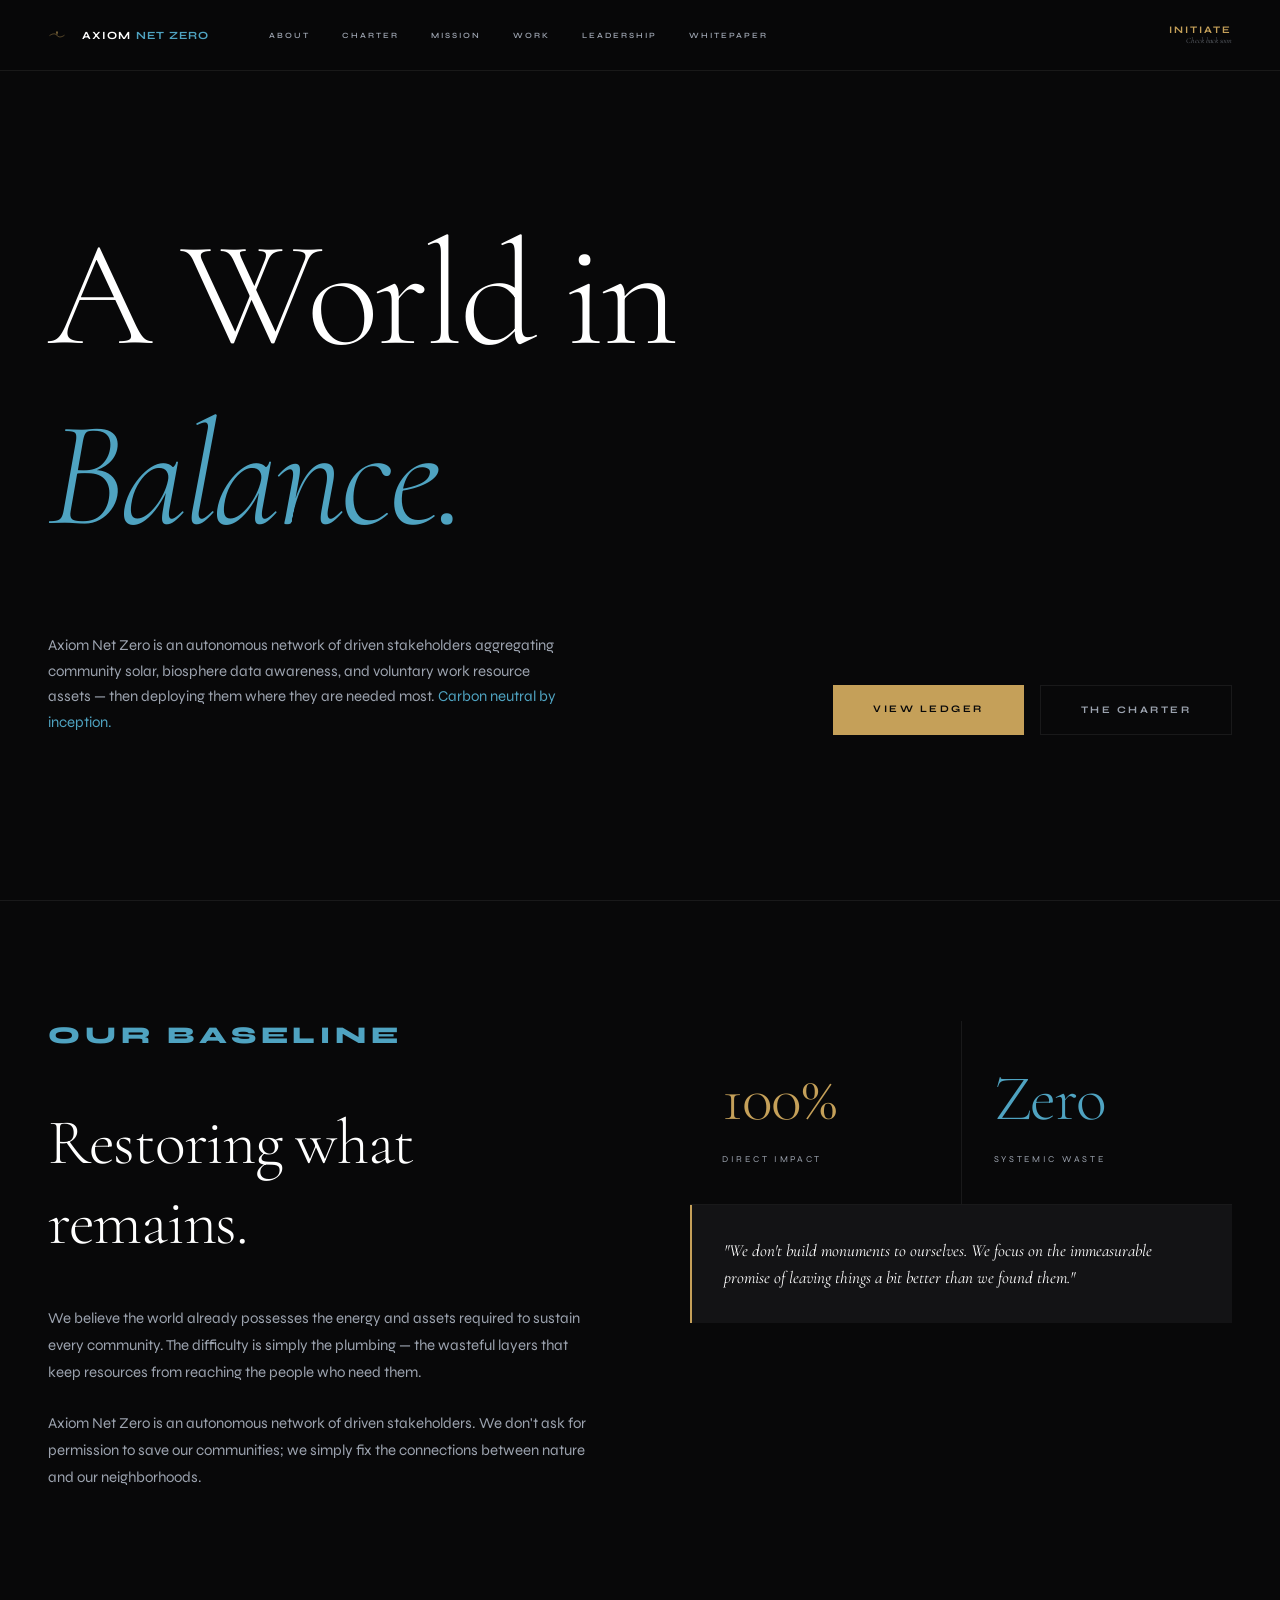
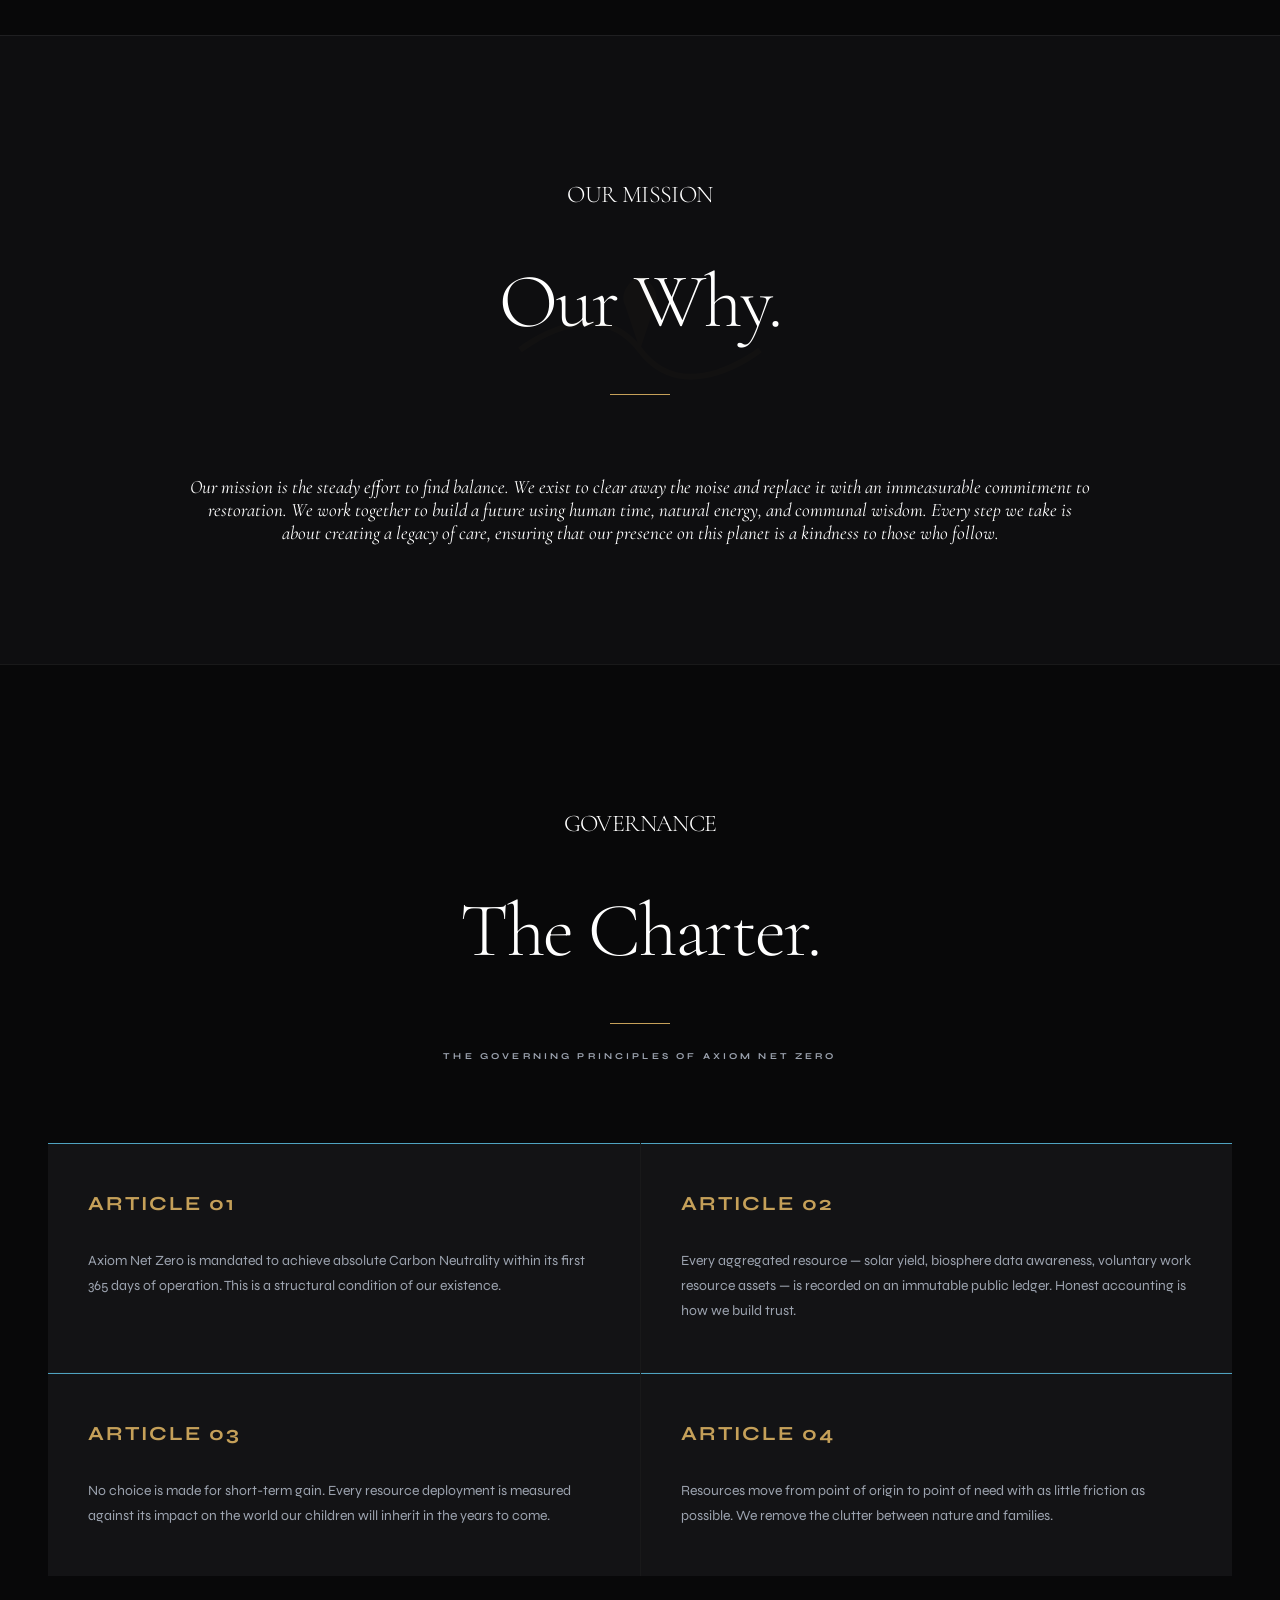
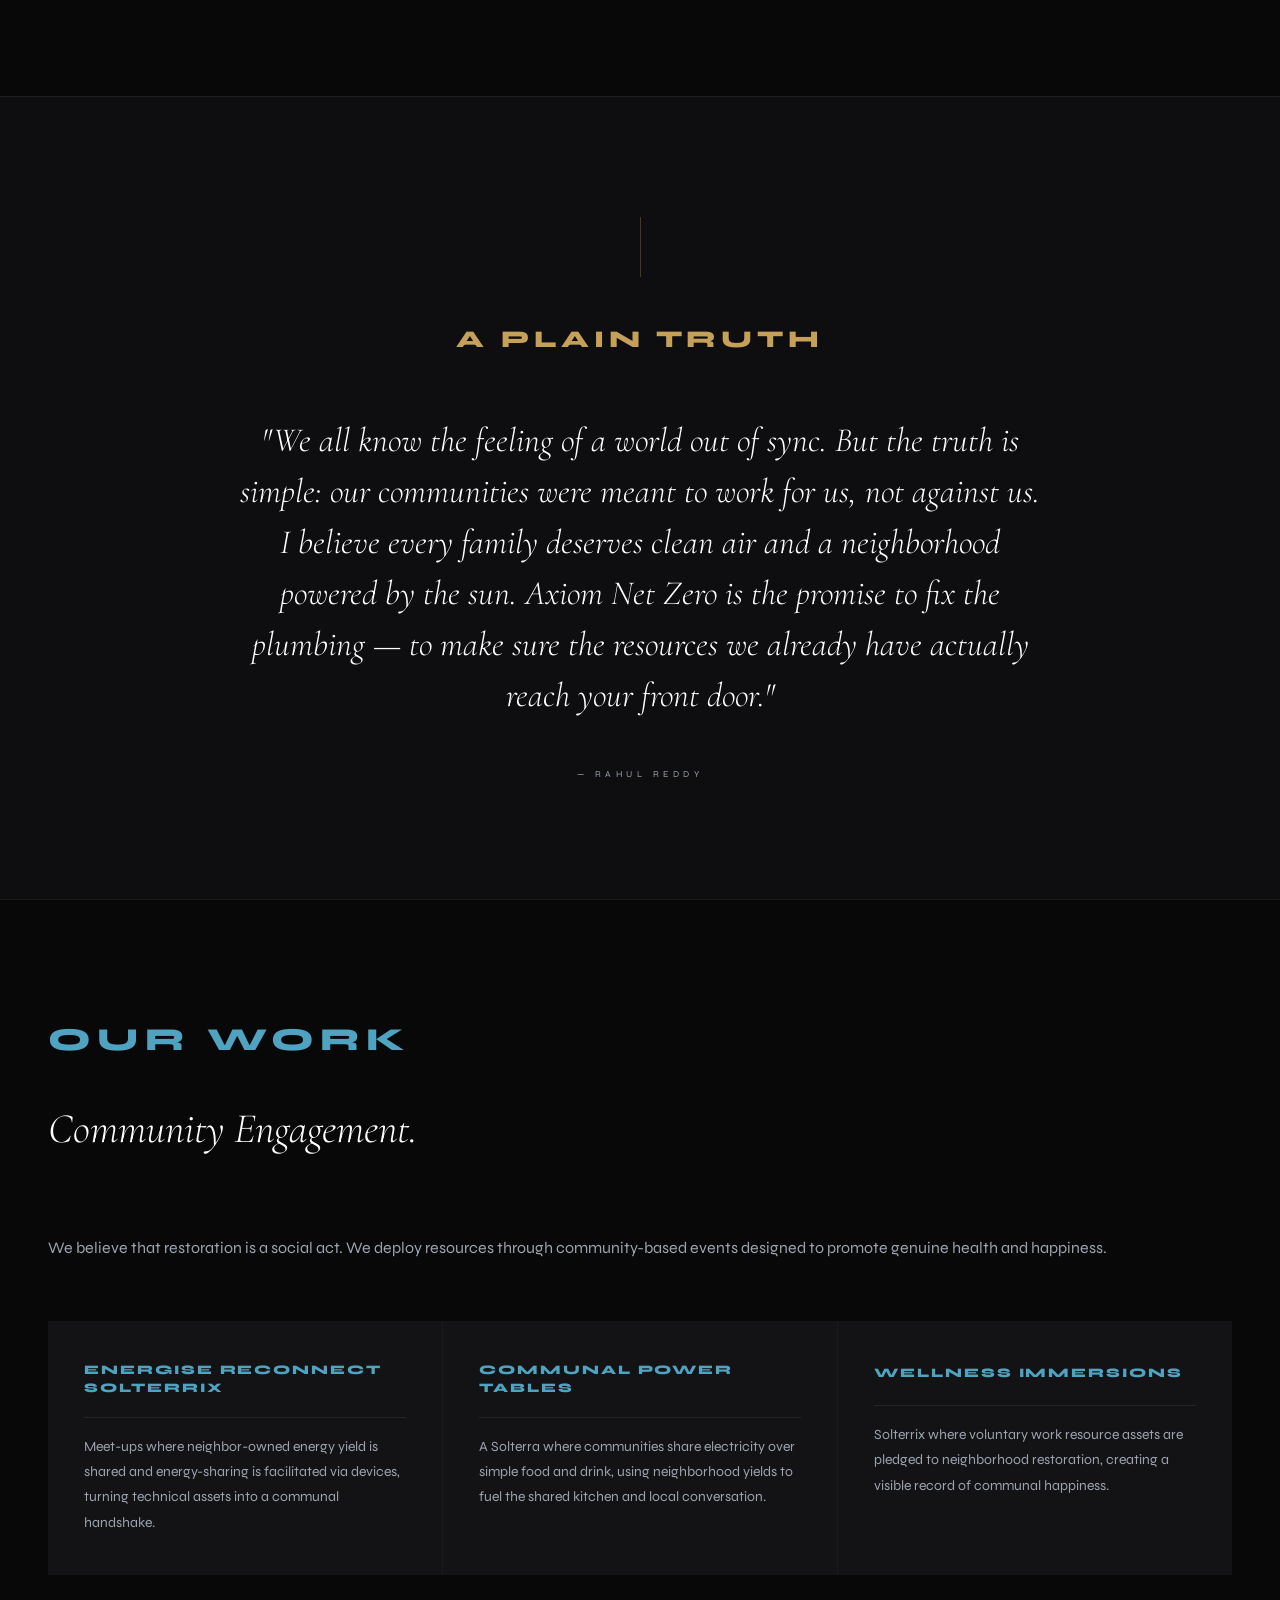
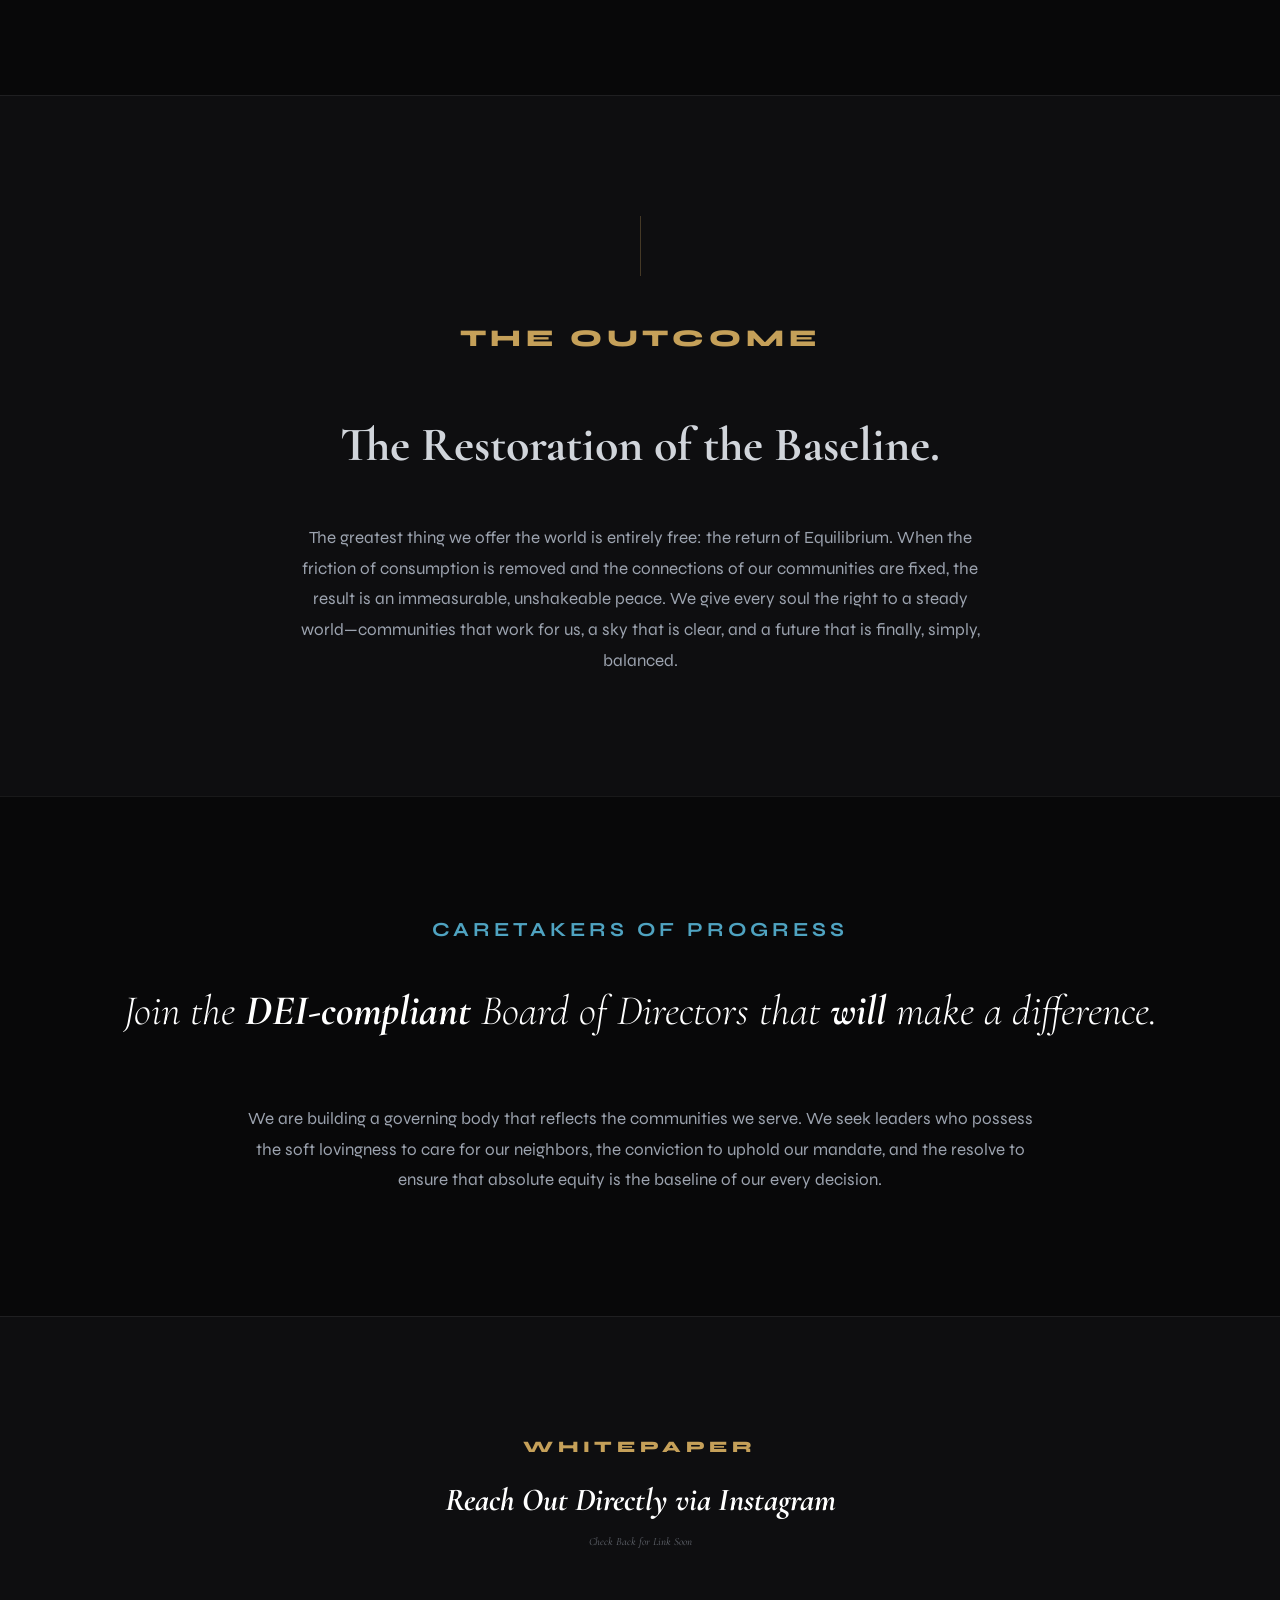
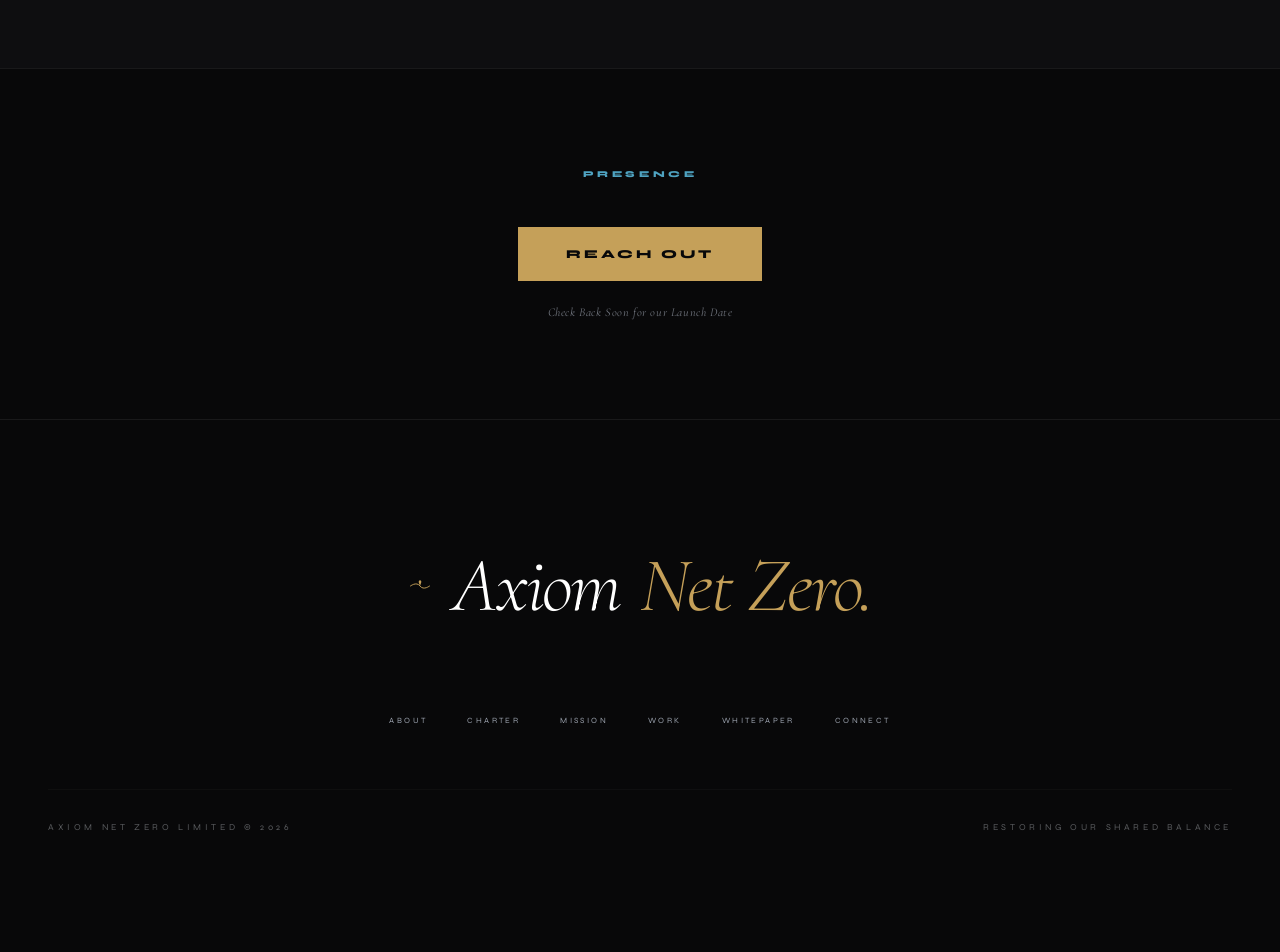
==== commit a7b284fe: "Update index.html" ====
--- a/index.html
+++ b/index.html
@@ -4,7 +4,6 @@
     <meta charset="UTF-8">
     <meta name="viewport" content="width=device-width, initial-scale=1.0">
     <title>Axiom Net Zero | Restoring Our Shared Balance</title>
-    <!-- Syne for industrial strength, Cormorant Garamond for the soul -->
     <link href="https://fonts.googleapis.com/css2?family=Cormorant+Garamond:ital,wght@0,300;0,400;0,600;1,300;1,400&family=Syne:wght@400;500;700;800&display=swap" rel="stylesheet">
     <style>
         :root {
@@ -40,16 +39,16 @@
         .gold  { color: var(--gold); }
         .ash   { color: var(--ash); }
 
-        /* --- Nav --- */
+        /* --- Nav: Crowd Fix --- */
         nav {
             position: fixed; top: 0; width: 100%; z-index: 100;
             border-bottom: 1px solid var(--rule);
-            background: rgba(8,8,9,0.98);
-            backdrop-filter: blur(24px);
+            background: rgba(8,8,9,0.95);
+            backdrop-filter: blur(20px);
         }
         .nav-inner {
             max-width: 1400px; margin: 0 auto;
-            padding: 0 24px; height: 85px;
+            padding: 0 24px; height: 70px;
             display: flex; justify-content: space-between; align-items: center;
         }
         @media (min-width: 768px) { .nav-inner { padding: 0 48px; } }
@@ -57,53 +56,52 @@
         .logo-wrap {
             display: flex;
             align-items: center;
-            gap: 12px;
+            gap: 16px;
             text-decoration: none;
+            flex-shrink: 0;
         }
 
         .logo-icon {
-            width: 28px;
+            width: 18px; /* Reduced significantly */
             height: auto;
-            opacity: 0.8;
+            opacity: 0.6;
         }
 
         .wordmark {
             font-family: 'Syne', sans-serif;
-            font-weight: 800; font-size: 14px;
-            letter-spacing: -0.01em; text-transform: uppercase; color: #fff;
-        }
-        .wordmark span { color: var(--coral); }
-        
-        .nav-links { display: none; gap: 40px; }
+            font-weight: 700; font-size: 11px;
+            letter-spacing: 0.1em; text-transform: uppercase; color: #fff;
+        }
+        .wordmark span { color: var(--coral); margin-left: 4px; }
+        
+        .nav-links { display: none; gap: 32px; margin-left: 60px; margin-right: auto; }
         @media (min-width: 1024px) { .nav-links { display: flex; } }
         
         .nav-links a {
-            font-size: 9px; letter-spacing: 0.3em; text-transform: uppercase; font-weight: 700;
+            font-size: 8px; letter-spacing: 0.25em; text-transform: uppercase; font-weight: 600;
             color: var(--ash); text-decoration: none; transition: color 0.25s;
         }
         .nav-links a:hover { color: #fff; }
         
-        /* --- Nav CTA Block --- */
         .nav-cta-wrap {
             display: flex;
             flex-direction: column;
             align-items: flex-end;
-            gap: 2px;
+            line-height: 1.2;
+            flex-shrink: 0;
         }
         .nav-cta {
-            font-size: 11px;
-            letter-spacing: 0.3em; text-transform: uppercase; font-weight: 700;
+            font-size: 10px;
+            letter-spacing: 0.2em; text-transform: uppercase; font-weight: 700;
             color: var(--gold); text-decoration: none;
-            border-bottom: 1px solid rgba(197,160,89,0.35); padding-bottom: 2px;
             cursor: default;
         }
         .nav-cta-sub {
-            font-size: 9px;
+            font-size: 8px;
             color: var(--ash);
             font-family: 'Cormorant Garamond', serif;
             font-style: italic;
-            letter-spacing: 0.05em;
-            opacity: 0.7;
+            opacity: 0.6;
         }
 
         /* --- Hero --- */
@@ -121,10 +119,10 @@
             font-weight: 300;
             font-size: clamp(52px, 12vw, 150px);
             letter-spacing: -0.025em;
-            line-height: 1.4; 
+            line-height: 1.2; 
             color: #fff;
             margin-bottom: 48px;
-            padding-bottom: 10px;
+            padding-bottom: 20px;
         }
         .hero h1 em { color: var(--coral); font-style: italic; }
         
@@ -172,7 +170,7 @@
         .about-left h3 {
             font-family: 'Cormorant Garamond', serif; font-weight: 300;
             font-size: clamp(38px, 5vw, 68px);
-            letter-spacing: -0.02em; line-height: 1.4; color: #fff; margin: 32px 0;
+            letter-spacing: -0.02em; line-height: 1.25; color: #fff; margin: 32px 0;
             padding-bottom: 10px;
         }
         .about-left p { font-size: 15px; color: var(--ash); line-height: 1.8; margin-bottom: 24px; }
@@ -181,9 +179,9 @@
         .stat-cell { background: var(--ink); padding: 40px 32px; }
         .stat-num {
             font-family: 'Cormorant Garamond', serif;
-            font-size: clamp(44px, 5vw, 64px); font-weight: 300; line-height: 1.4;
+            font-size: clamp(44px, 5vw, 64px); font-weight: 300; line-height: 1.2;
             letter-spacing: -0.02em; color: var(--gold); margin-bottom: 8px;
-            padding-bottom: 5px;
+            padding-bottom: 8px;
         }
         .stat-num.c { color: var(--coral); }
         .stat-label { font-size: 9px; letter-spacing: 0.3em; text-transform: uppercase; color: var(--ash); }
@@ -201,12 +199,12 @@
             display: block;
             text-align: center;
             margin-bottom: 40px;
-            font-size: clamp(32px, 6vw, 64px); 
+            font-size: clamp(32px, 5vw, 54px); 
             letter-spacing: 0.2em;
             font-weight: 800;
             text-transform: uppercase;
             padding-bottom: 20px; 
-            line-height: 1.4;
+            line-height: 1.25;
         }
 
         .charter-header { text-align: center; margin-bottom: 80px; }
@@ -214,8 +212,8 @@
             font-family: 'Cormorant Garamond', serif; font-weight: 300;
             font-size: clamp(44px, 6vw, 84px);
             letter-spacing: -0.025em; color: #fff; margin: 24px 0;
-            line-height: 1.4;
-            padding-bottom: 15px;
+            line-height: 1.25;
+            padding-bottom: 20px;
         }
         .charter-rule { width: 60px; height: 1px; background: var(--gold); margin: 0 auto 20px; }
         
@@ -227,11 +225,11 @@
             border-top: 1px solid var(--coral);
         }
         .charter-item h4 {
-            font-size: 24px; 
+            font-size: 20px; 
             letter-spacing: 0.1em; text-transform: uppercase;
             color: var(--gold); margin-bottom: 20px;
-            padding-bottom: 10px;
-            line-height: 1.3;
+            padding-bottom: 12px;
+            line-height: 1.2;
         }
         .charter-item p { font-size: 14px; color: var(--ash); line-height: 1.8; }
 
@@ -247,13 +245,15 @@
         .deploy-grid { display: grid; grid-template-columns: 1fr; gap: 1px; background: var(--rule); margin-top: 64px; }
         @media (min-width: 1024px) { .deploy-grid { grid-template-columns: repeat(3, 1fr); } }
         .deploy-cell { background: var(--matte); padding: 40px 36px; }
+        
+        /* --- Work Heading Fix (Screenshot 3) --- */
         .deploy-cell h4 { 
-            font-size: clamp(14px, 1.5vw, 18px); 
+            font-size: 13px; /* Reduced scale */
             font-family: 'Syne', sans-serif;
             font-weight: 800;
-            letter-spacing: 0.1em; 
+            letter-spacing: 0.15em; 
             text-transform: uppercase; 
-            color: #fff; 
+            color: var(--coral); /* Light Blue Brand Color */
             margin-bottom: 16px; 
             border-bottom: 1px solid var(--rule); 
             padding-bottom: 20px; 
@@ -267,19 +267,19 @@
         /* --- Presence & Reach Out Section --- */
         .presence-wrap {
             text-align: center;
-            padding: 120px 24px;
+            padding: 100px 24px;
         }
         .btn-reach-out {
             display: inline-block;
             background: var(--gold);
             color: var(--ink);
-            font-size: 14px;
-            letter-spacing: 0.3em;
+            font-size: 12px;
+            letter-spacing: 0.25em;
             text-transform: uppercase;
             font-weight: 800;
-            padding: 24px 56px;
+            padding: 20px 48px;
             text-decoration: none;
-            transition: transform 0.3s cubic-bezier(0.2, 0.8, 0.2, 1), filter 0.3s;
+            transition: transform 0.3s ease, filter 0.3s;
             cursor: default;
         }
         .btn-reach-out:hover {
@@ -287,13 +287,13 @@
             filter: brightness(1.1);
         }
         .launch-subtext {
-            margin-top: 32px;
-            font-size: 13px;
+            margin-top: 24px;
+            font-size: 12px;
             color: var(--ash);
             font-family: 'Cormorant Garamond', serif;
             font-style: italic;
             letter-spacing: 0.05em;
-            opacity: 0.8;
+            opacity: 0.7;
         }
 
         /* --- Watermark --- */
@@ -312,8 +312,8 @@
         footer { border-top: 1px solid var(--rule); padding: 120px 48px; text-align: center; }
         .footer-wordmark {
             font-family: 'Cormorant Garamond', serif; font-weight: 300; font-style: italic;
-            font-size: clamp(60px, 9vw, 130px);
-            letter-spacing: -0.03em; color: #fff; margin-bottom: 64px; line-height: 1.4;
+            font-size: clamp(40px, 6vw, 80px);
+            letter-spacing: -0.03em; color: #fff; margin-bottom: 64px; line-height: 1.2;
             display: flex;
             align-items: center;
             justify-content: center;
@@ -323,7 +323,7 @@
         .footer-wordmark span { color: var(--gold); }
         .footer-links { display: flex; justify-content: center; gap: 40px; margin-bottom: 64px; flex-wrap: wrap; }
         .footer-links a {
-            font-size: 9px; letter-spacing: 0.3em; text-transform: uppercase;
+            font-size: 8px; letter-spacing: 0.3em; text-transform: uppercase;
             color: var(--ash); text-decoration: none; transition: color 0.25s;
         }
         .footer-links a:hover { color: var(--coral); }
@@ -345,7 +345,6 @@
     <nav>
         <div class="nav-inner">
             <a href="#" class="logo-wrap">
-                <!-- Soft sell SVG Logo -->
                 <svg class="logo-icon" viewBox="0 0 100 60" fill="none" xmlns="http://www.w3.org/2000/svg">
                     <path d="M10 30C10 30 35 10 50 30C65 50 90 30 90 30" stroke="#C5A059" stroke-width="4" stroke-linecap="round"/>
                     <path d="M50 30L55 15C55 15 58 10 50 5C42 10 45 15 45 15L50 30Z" fill="#C5A059"/>
@@ -358,7 +357,7 @@
                 <a href="#vision">Mission</a>
                 <a href="#deploy">Work</a>
                 <a href="#directors">Leadership</a>
-                <a href="#reach-out">Presence</a>
+                <a href="#whitepaper">Whitepaper</a>
             </div>
             <div class="nav-cta-wrap">
                 <a href="javascript:void(0)" class="nav-cta">Initiate</a>
@@ -392,9 +391,9 @@
         <div class="section reveal" id="about">
             <div class="two-col">
                 <div class="about-left">
-                    <h2 class="prominent-heading coral" style="text-align: left; margin-bottom: 20px;">OUR BASELINE</h2>
+                    <h2 class="prominent-heading coral" style="text-align: left; margin-bottom: 20px; font-size: 24px;">OUR BASELINE</h2>
                     <h3>Restoring what remains.</h3>
-                    <p>We believe the world already possesses the energy and assets required to sustain every community. The difficulty is simply the "plumbing" — the wasteful layers that keep resources from reaching the people who need them.</p>
+                    <p>We believe the world already possesses the energy and assets required to sustain every community. The difficulty is simply the plumbing — the wasteful layers that keep resources from reaching the people who need them.</p>
                     <p>Axiom Net Zero is an autonomous network of driven stakeholders. We don't ask for permission to save our communities; we simply fix the connections between nature and our neighborhoods.</p>
                 </div>
                 <div>
@@ -416,17 +415,15 @@
         </div>
     </div>
 
-    <!-- Mission Section -->
+    <!-- Mission -->
     <div class="full-bleed section-divider">
         <div class="section reveal" id="vision">
-            <!-- Subtle Watermark -->
             <svg class="watermark" viewBox="0 0 100 60" fill="none" xmlns="http://www.w3.org/2000/svg">
                 <path d="M10 30C10 30 35 10 50 30C65 50 90 30 90 30" stroke="#C5A059" stroke-width="2"/>
                 <path d="M50 30L55 15C55 15 58 10 50 5C42 10 45 15 45 15L50 30Z" fill="#C5A059"/>
             </svg>
-            
             <div class="charter-header">
-                <h2 class="prominent-heading gold">OUR MISSION</h2>
+                <h2 class="prominent-heading gold" style="font-size: 24px;">OUR MISSION</h2>
                 <h2>Our Why.</h2>
                 <div class="charter-rule"></div>
             </div>
@@ -438,11 +435,11 @@
         </div>
     </div>
 
-    <!-- Charter / Governance -->
+    <!-- Charter -->
     <div class="section-divider">
         <div class="section reveal" id="charter">
             <div class="charter-header">
-                <h2 class="prominent-heading gold">GOVERNANCE</h2>
+                <h2 class="prominent-heading gold" style="font-size: 24px;">GOVERNANCE</h2>
                 <h2>The Charter.</h2>
                 <div class="charter-rule"></div>
                 <span class="eyebrow ash">The Governing Principles of Axiom Net Zero</span>
@@ -473,7 +470,7 @@
         <div class="section reveal" id="mandate">
             <div class="mandate-inner">
                 <div class="mandate-line"></div>
-                <h2 class="prominent-heading gold">A PLAIN TRUTH</h2>
+                <h2 class="prominent-heading gold" style="font-size: 24px;">A PLAIN TRUTH</h2>
                 <p class="mandate-quote">
                     "We all know the feeling of a world out of sync. But the truth is simple: our communities were meant to work for us, not against us. I believe every family deserves clean air and a neighborhood powered by the sun. Axiom Net Zero is the promise to fix the plumbing — to make sure the resources we already have actually reach your front door."
                 </p>
@@ -483,11 +480,11 @@
     </div>
 
     <!-- Work -->
-    <div class="section-divider">
-        <div class="section reveal" id="deploy">
+    <div class="section-divider" id="deploy">
+        <div class="section reveal">
             <div class="deploy-header">
-                <h2 class="prominent-heading coral" style="text-align: left; margin-bottom: 20px;">OUR WORK</h2>
-                <h3 style="font-family: 'Cormorant Garamond', serif; font-size: clamp(24px, 4vw, 48px); font-style: italic; color: #fff; margin-bottom: 48px; font-weight: 300; line-height: 1.4; padding-bottom: 15px;">Community Engagement.</h3>
+                <h2 class="prominent-heading coral" style="text-align: left; margin-bottom: 20px; font-size: 32px;">OUR WORK</h2>
+                <h3 style="font-family: 'Cormorant Garamond', serif; font-size: clamp(24px, 4vw, 42px); font-style: italic; color: #fff; margin-bottom: 48px; font-weight: 300; line-height: 1.4; padding-bottom: 15px;">Community Engagement.</h3>
                 <div style="margin-top: 48px; padding-top: 16px;">
                     <p class="ash">We believe that restoration is a social act. We deploy resources through community-based events designed to promote genuine health and happiness.</p>
                 </div>
@@ -503,18 +500,18 @@
                 </div>
                 <div class="deploy-cell">
                     <h4>Wellness Immersions</h4>
-                    <p class="ash">Solterrix where voluntary work resource assets are pledged to neighborhood restoration, creating a visible record of communal happiness and shared resolve.</p>
-                </div>
-            </div>
-        </div>
-    </div>
-
-    <!-- The Outcome -->
+                    <p class="ash">Solterrix where voluntary work resource assets are pledged to neighborhood restoration, creating a visible record of communal happiness.</p>
+                </div>
+            </div>
+        </div>
+    </div>
+
+    <!-- Outcome -->
     <div class="full-bleed section-divider">
         <div class="section reveal" style="text-align: center;">
             <div class="mandate-line"></div>
-            <h2 class="prominent-heading gold">THE OUTCOME</h2>
-            <h2 class="about-left" style="font-family: 'Cormorant Garamond', serif; font-size: clamp(32px, 4vw, 54px); margin-bottom: 32px; text-align: center; padding-bottom: 20px; line-height: 1.4;">The Restoration of the Baseline.</h2>
+            <h2 class="prominent-heading gold" style="font-size: 24px;">THE OUTCOME</h2>
+            <h2 class="about-left" style="font-family: 'Cormorant Garamond', serif; font-size: clamp(32px, 4vw, 48px); margin-bottom: 32px; text-align: center; padding-bottom: 15px; line-height: 1.3;">The Restoration of the Baseline.</h2>
             <div class="mandate-inner" style="max-width: 700px;">
                 <p class="ash" style="font-size: 17px; line-height: 1.8;">
                     The greatest thing we offer the world is entirely free: the return of Equilibrium. When the friction of consumption is removed and the connections of our communities are fixed, the result is an immeasurable, unshakeable peace. We give every soul the right to a steady world—communities that work for us, a sky that is clear, and a future that is finally, simply, balanced.
@@ -523,23 +520,36 @@
         </div>
     </div>
 
-    <!-- Leadership / Board Section -->
+    <!-- Leadership -->
     <div class="section-divider" id="directors">
         <div class="section reveal" style="text-align: center;">
-            <h2 class="coral" style="display: block; text-align: center; margin-bottom: 40px; font-size: clamp(24px, 4vw, 40px); letter-spacing: 0.2em; font-weight: 800; text-transform: uppercase; line-height: 1.4; padding-bottom: 15px;">CARETAKERS OF PROGRESS</h2>
-            <h2 style="font-family: 'Cormorant Garamond', serif; font-size: clamp(24px, 4vw, 48px); font-style: italic; color: #fff; margin-bottom: 48px; font-weight: 300; line-height: 1.4; padding-bottom: 20px;">
+            <h2 class="coral" style="display: block; text-align: center; margin-bottom: 40px; font-size: 20px; letter-spacing: 0.2em; font-weight: 700; text-transform: uppercase;">Caretakers of Progress</h2>
+            <h2 style="font-family: 'Cormorant Garamond', serif; font-size: clamp(24px, 4vw, 42px); font-style: italic; color: #fff; margin-bottom: 48px; font-weight: 300; line-height: 1.4; padding-bottom: 15px;">
                 Join the <strong>DEI-compliant</strong> Board of Directors that <strong>will</strong> make a difference.
             </h2>
             <div class="mandate-inner" style="max-width: 800px;">
-                <p class="ash" style="font-size: 17px; line-height: 1.8; margin-bottom: 40px;">
-                    We are building a governing body that reflects the communities we serve. We seek leaders who possess the soft lovingness to care for our neighbors, the conviction to uphold our mandate, and the resolve to ensure that absolute equity is the baseline of our every decision. Your voice is required to restore the balance.
+                <p class="ash" style="font-size: 17px; line-height: 1.8;">
+                    We are building a governing body that reflects the communities we serve. We seek leaders who possess the soft lovingness to care for our neighbors, the conviction to uphold our mandate, and the resolve to ensure that absolute equity is the baseline of our every decision.
                 </p>
             </div>
         </div>
     </div>
 
-    <!-- Reach Out Section -->
-    <div class="full-bleed section-divider" id="reach-out">
+    <!-- Whitepaper -->
+    <div class="full-bleed section-divider" id="whitepaper">
+        <div class="section reveal" style="text-align: center;">
+            <h2 class="gold" style="font-size: 16px; letter-spacing: 0.3em; text-transform: uppercase; font-weight: 800; margin-bottom: 24px;">Whitepaper</h2>
+            <h2 style="font-family: 'Cormorant Garamond', serif; font-size: clamp(20px, 3vw, 32px); font-style: italic; color: #fff; margin-bottom: 16px;">
+                Reach Out Directly via Instagram
+            </h2>
+            <p class="ash" style="font-size: 11px; font-family: 'Cormorant Garamond', serif; font-style: italic; opacity: 0.6;">
+                Check Back for Link Soon
+            </p>
+        </div>
+    </div>
+
+    <!-- Presence -->
+    <div class="section-divider" id="reach-out">
         <div class="section reveal presence-wrap">
             <span class="eyebrow coral" style="display: block; margin-bottom: 48px; font-weight: 800; letter-spacing: 0.4em;">Presence</span>
             <a href="javascript:void(0)" class="btn-reach-out">Reach Out</a>
@@ -550,7 +560,7 @@
     <footer>
         <div class="footer-inner">
             <div class="footer-wordmark">
-                <svg width="40" height="24" viewBox="0 0 100 60" fill="none" xmlns="http://www.w3.org/2000/svg">
+                <svg width="24" height="18" viewBox="0 0 100 60" fill="none" xmlns="http://www.w3.org/2000/svg">
                     <path d="M10 30C10 30 35 10 50 30C65 50 90 30 90 30" stroke="#C5A059" stroke-width="4" stroke-linecap="round"/>
                     <path d="M50 30L55 15C55 15 58 10 50 5C42 10 45 15 45 15L50 30Z" fill="#C5A059"/>
                 </svg>
@@ -561,11 +571,11 @@
                 <a href="#charter">Charter</a>
                 <a href="#vision">Mission</a>
                 <a href="#deploy">Work</a>
+                <a href="#whitepaper">Whitepaper</a>
                 <a href="#reach-out">Connect</a>
             </div>
             <div class="footer-base">
                 <span>Axiom Net Zero Limited &copy; 2026</span>
-                <span>Autonomous Resource Network</span>
                 <span>Restoring Our Shared Balance</span>
             </div>
         </div>
@@ -582,6 +592,5 @@
         }, { threshold: 0.1 });
         document.querySelectorAll('.reveal').forEach(el => io.observe(el));
     </script>
-
 </body>
 </html>
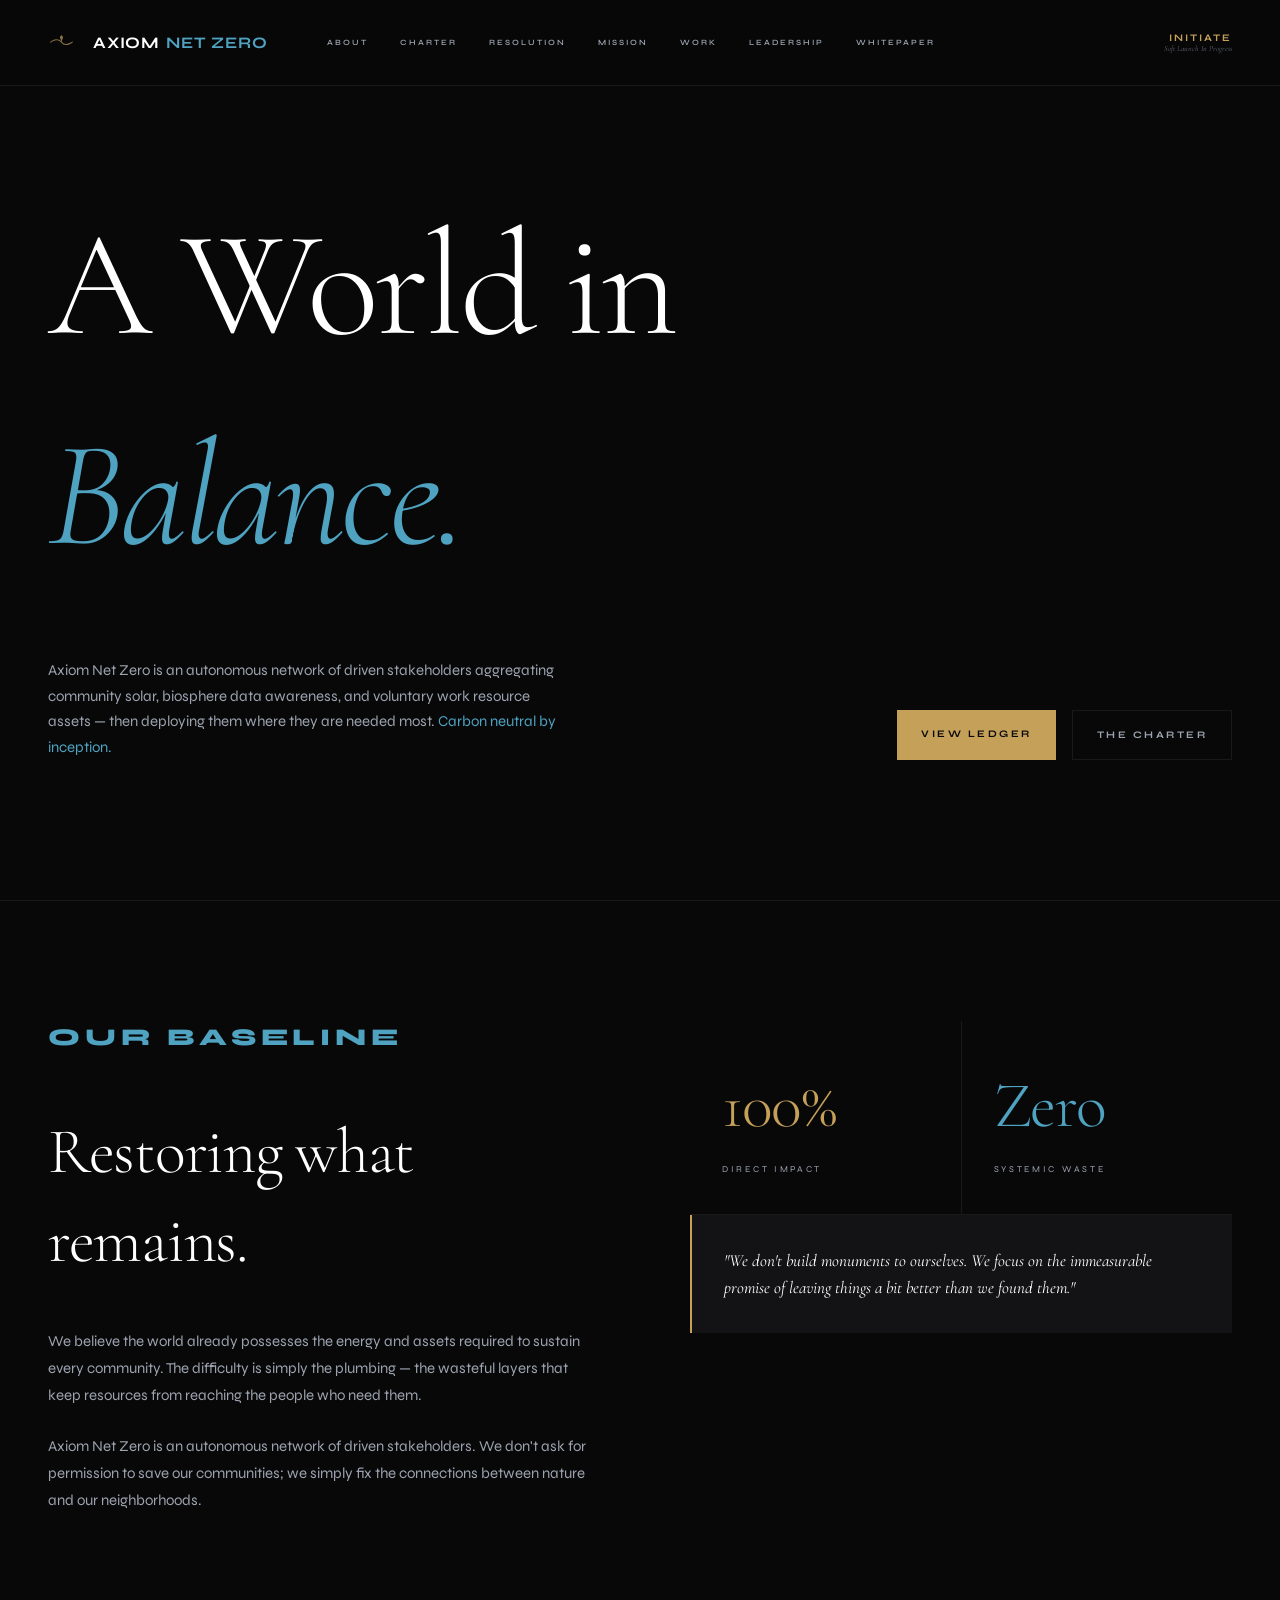
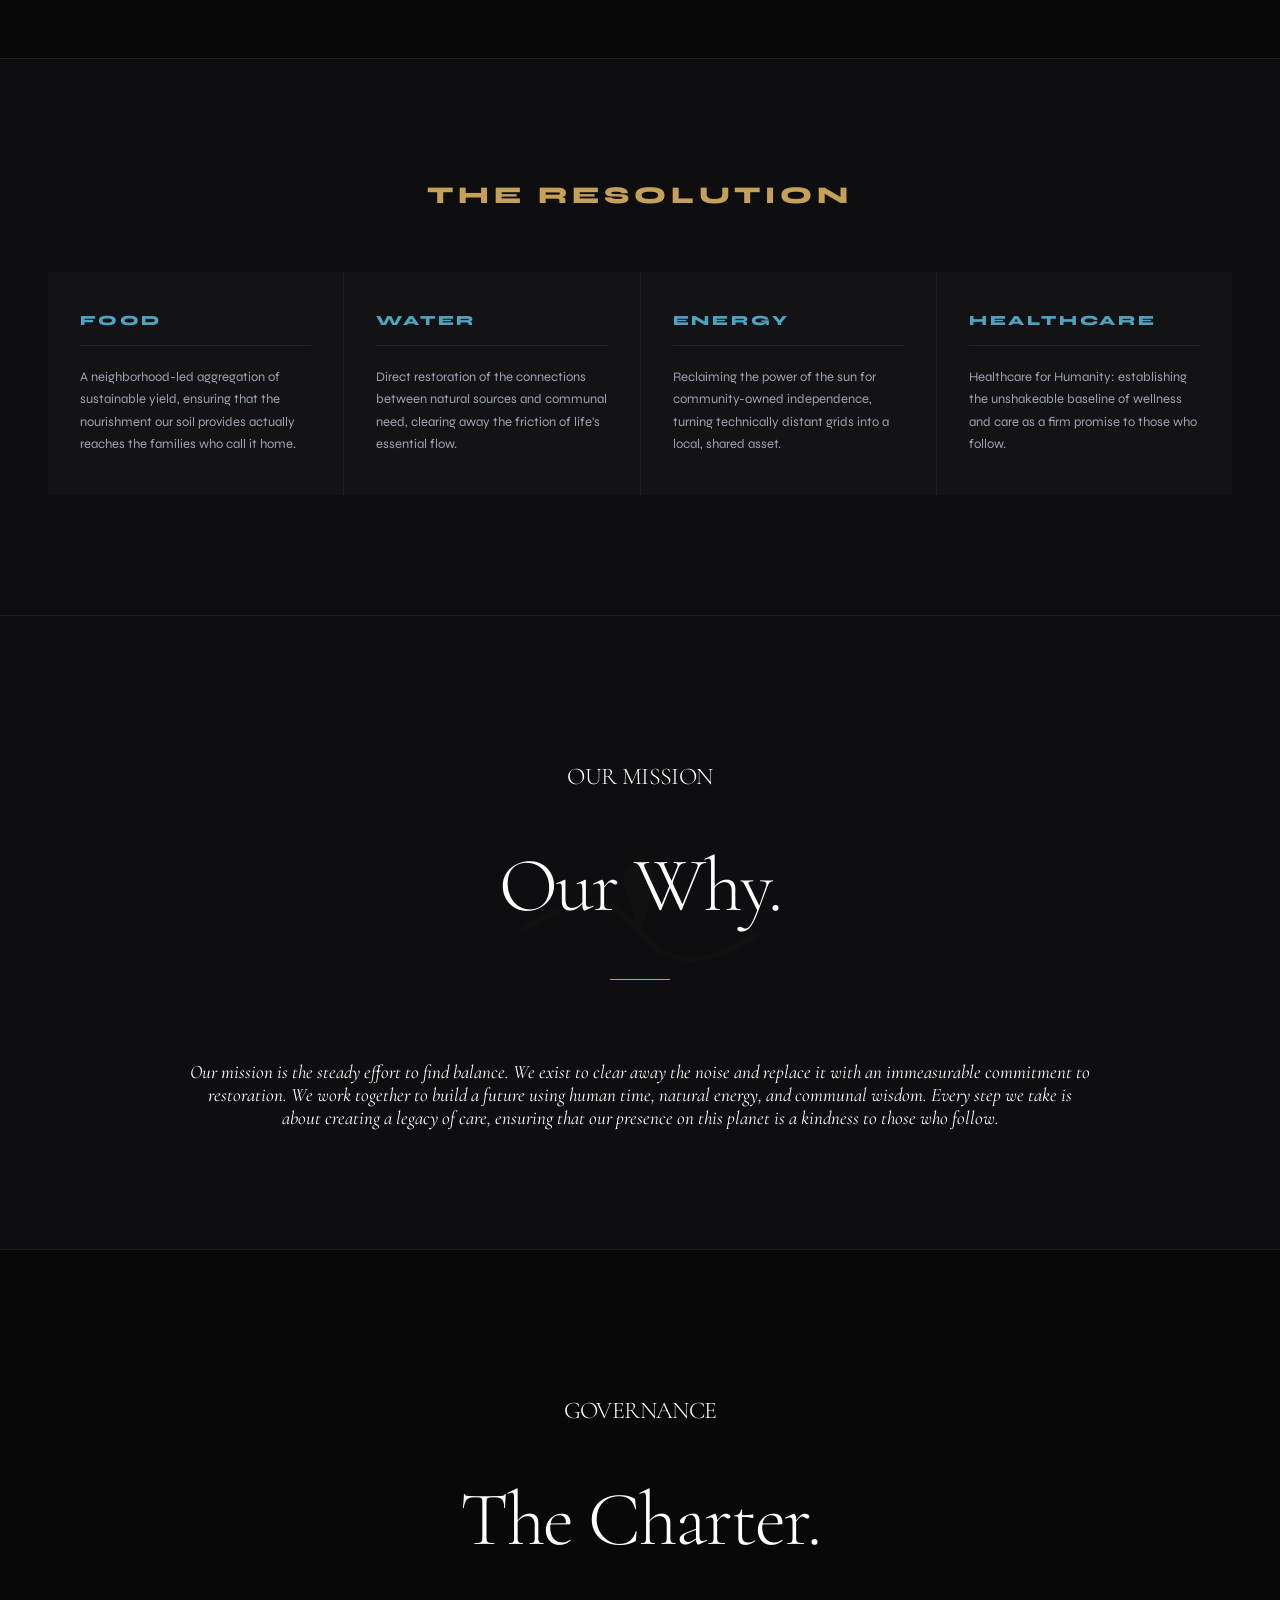
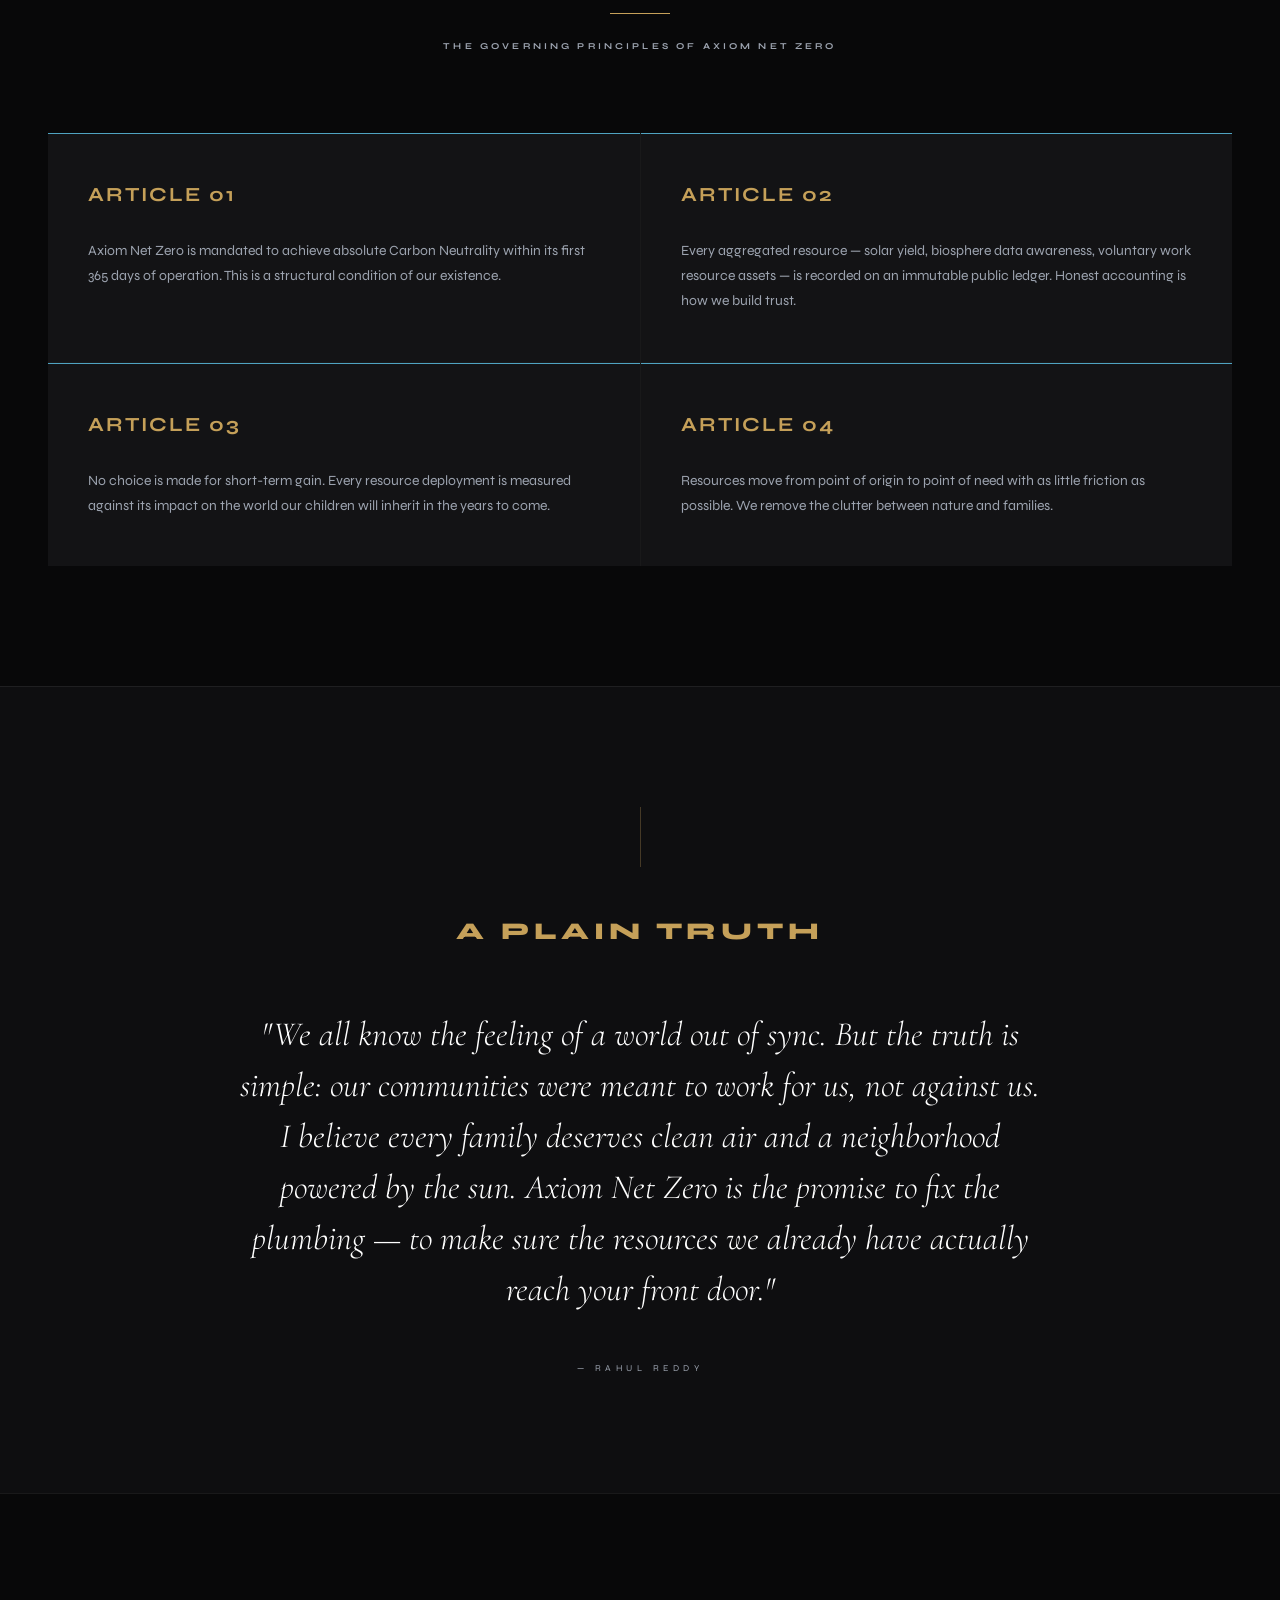
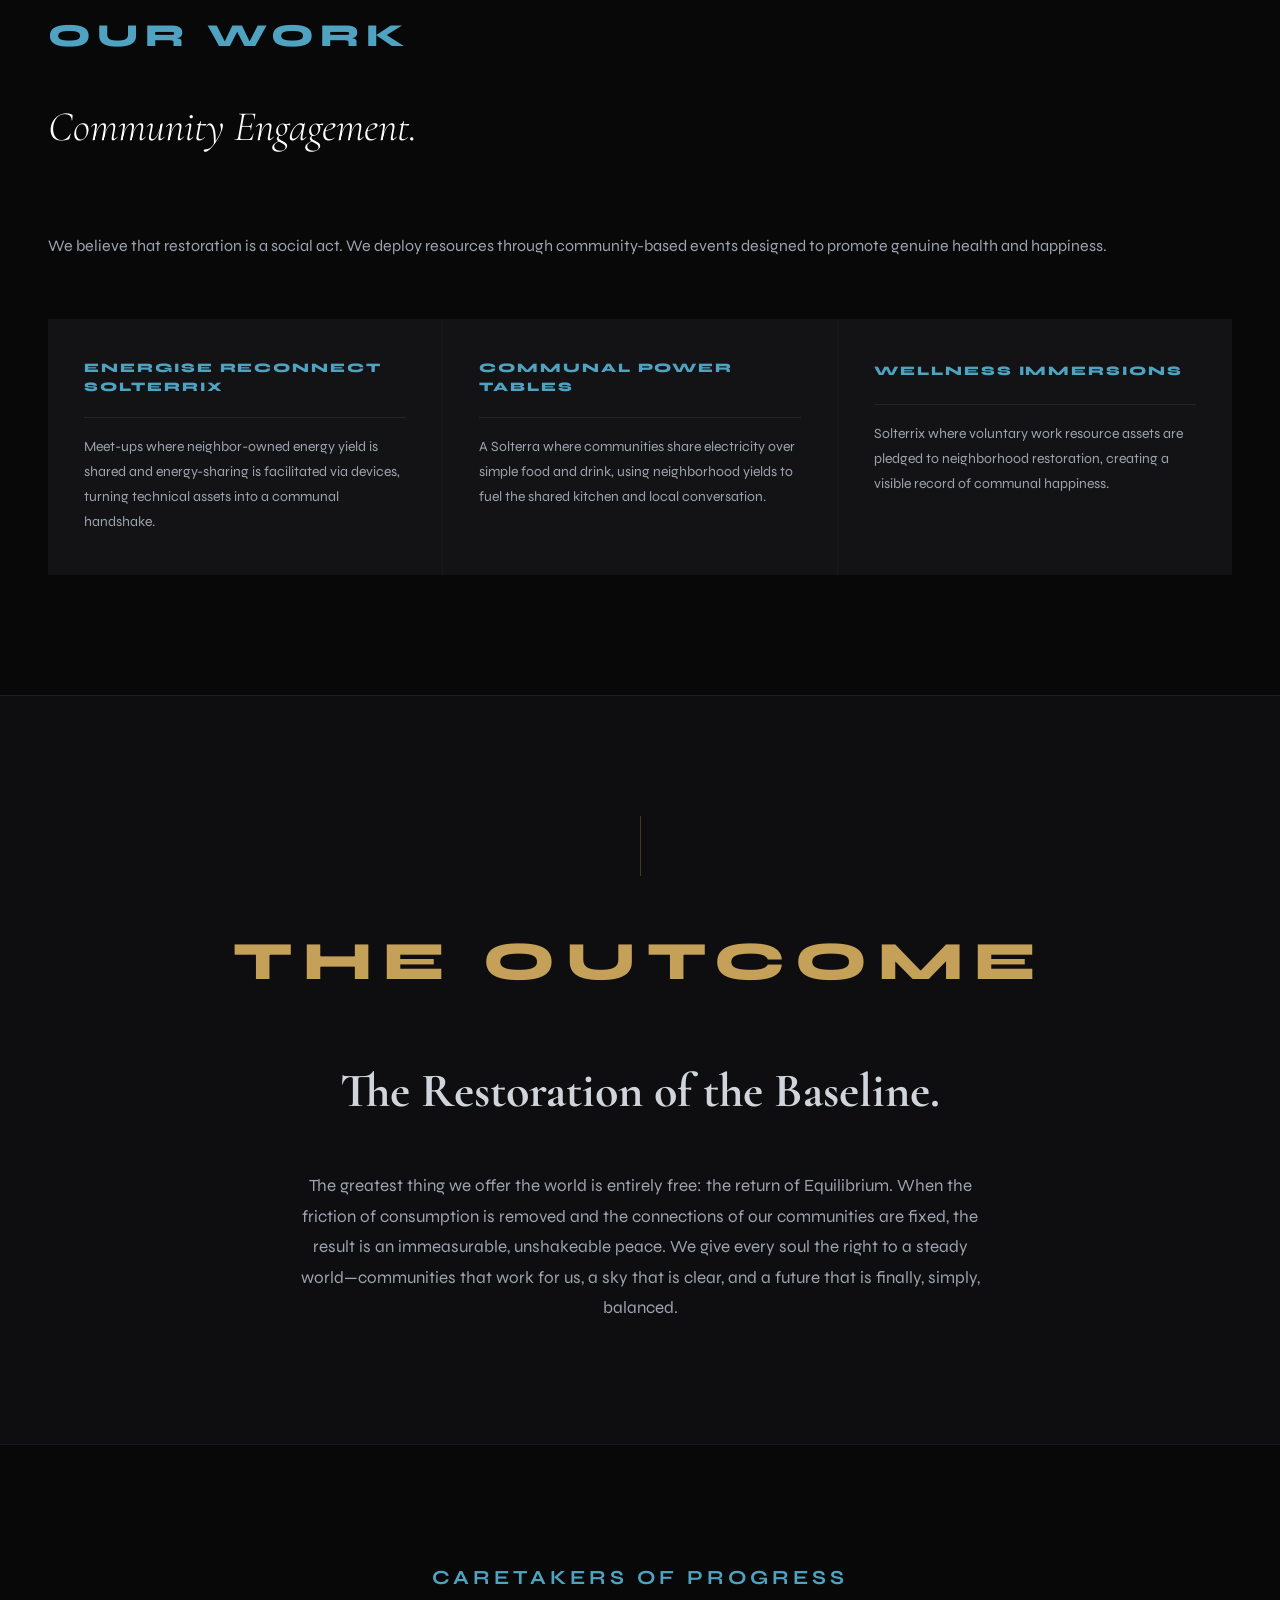
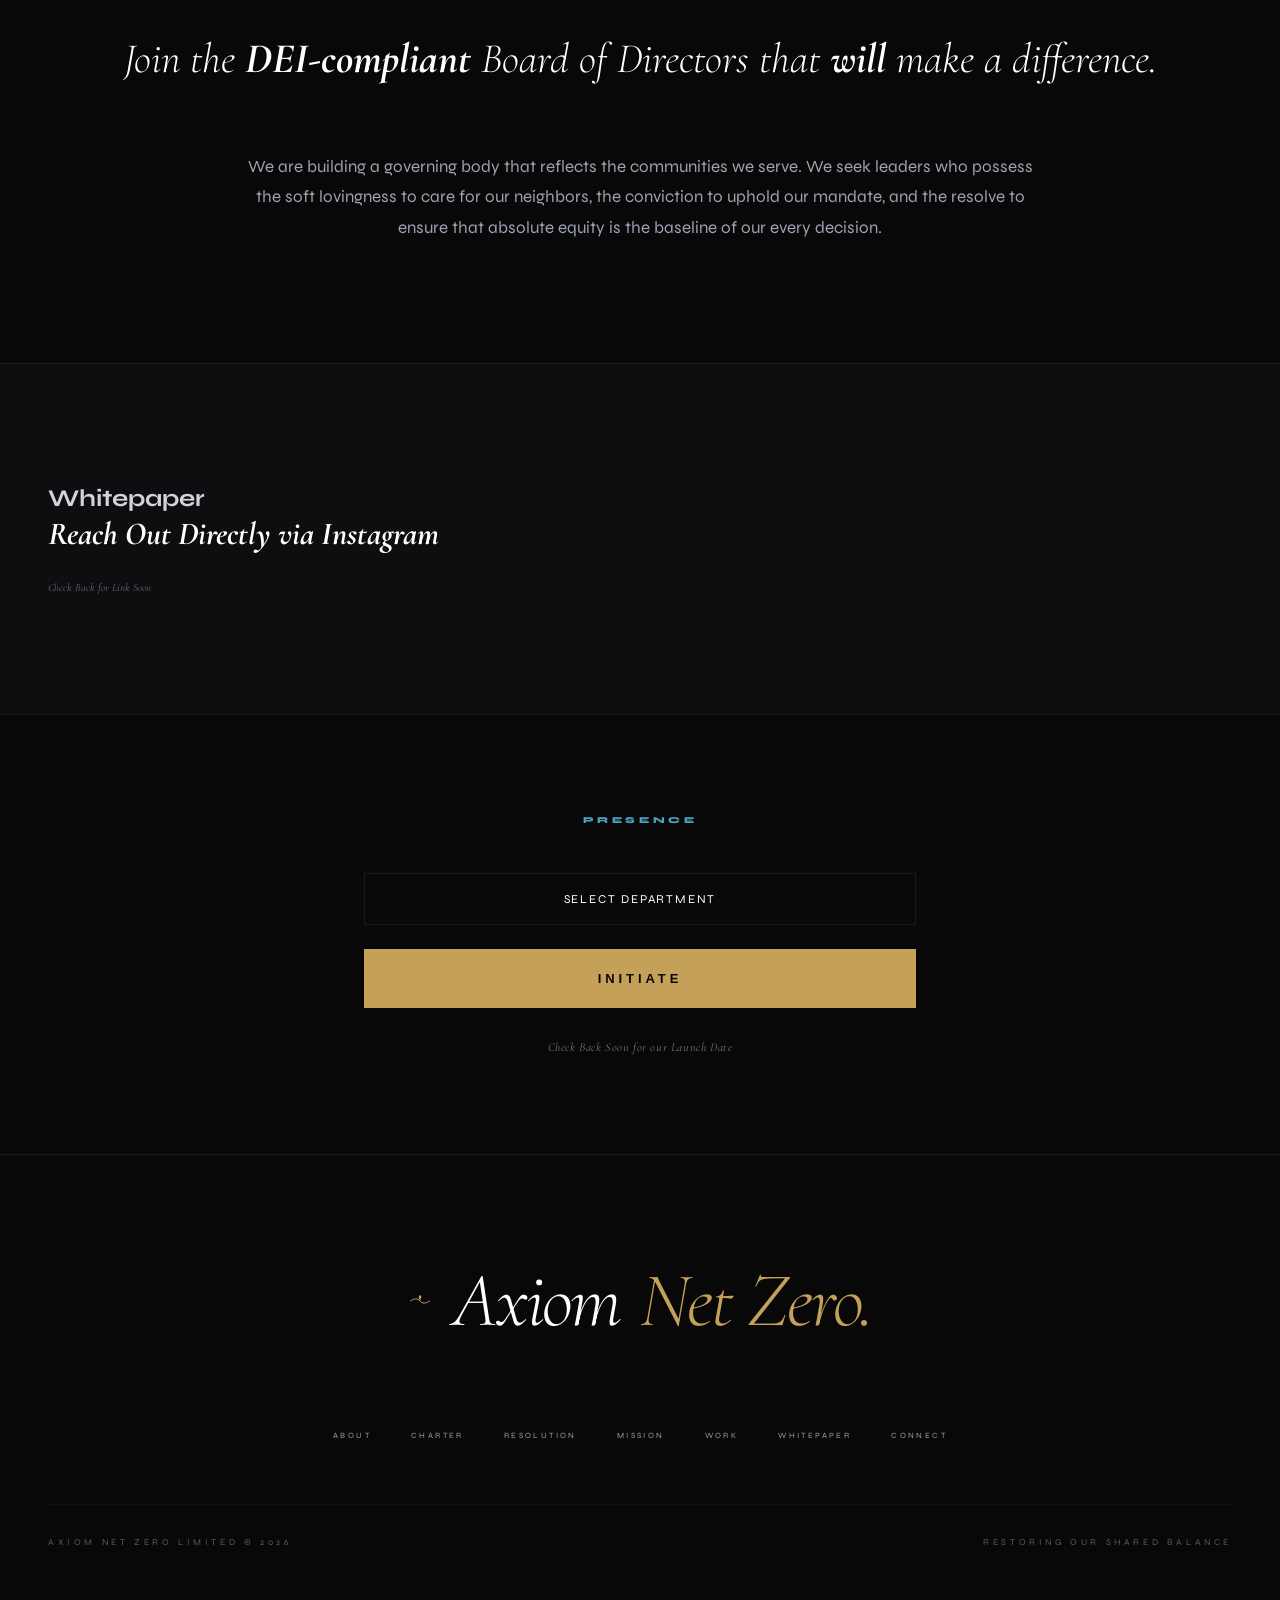
==== commit 0064c3cd: "Update index.html" ====
--- a/index.html
+++ b/index.html
@@ -4,6 +4,7 @@
     <meta charset="UTF-8">
     <meta name="viewport" content="width=device-width, initial-scale=1.0">
     <title>Axiom Net Zero | Restoring Our Shared Balance</title>
+    <!-- Syne for industrial strength, Cormorant Garamond for the soul -->
     <link href="https://fonts.googleapis.com/css2?family=Cormorant+Garamond:ital,wght@0,300;0,400;0,600;1,300;1,400&family=Syne:wght@400;500;700;800&display=swap" rel="stylesheet">
     <style>
         :root {
@@ -39,7 +40,7 @@
         .gold  { color: var(--gold); }
         .ash   { color: var(--ash); }
 
-        /* --- Nav: Crowd Fix --- */
+        /* --- Nav: 1.5x Logo Size & Breathing Room --- */
         nav {
             position: fixed; top: 0; width: 100%; z-index: 100;
             border-bottom: 1px solid var(--rule);
@@ -48,7 +49,7 @@
         }
         .nav-inner {
             max-width: 1400px; margin: 0 auto;
-            padding: 0 24px; height: 70px;
+            padding: 0 24px; height: 85px;
             display: flex; justify-content: space-between; align-items: center;
         }
         @media (min-width: 768px) { .nav-inner { padding: 0 48px; } }
@@ -56,23 +57,24 @@
         .logo-wrap {
             display: flex;
             align-items: center;
-            gap: 16px;
+            gap: 18px;
             text-decoration: none;
             flex-shrink: 0;
         }
 
         .logo-icon {
-            width: 18px; /* Reduced significantly */
+            width: 27px;
             height: auto;
-            opacity: 0.6;
+            opacity: 0.7;
         }
 
         .wordmark {
             font-family: 'Syne', sans-serif;
-            font-weight: 700; font-size: 11px;
-            letter-spacing: 0.1em; text-transform: uppercase; color: #fff;
-        }
-        .wordmark span { color: var(--coral); margin-left: 4px; }
+            font-weight: 700; 
+            font-size: 16px; 
+            letter-spacing: 0.05em; text-transform: uppercase; color: #fff;
+        }
+        .wordmark span { color: var(--coral); margin-left: 6px; }
         
         .nav-links { display: none; gap: 32px; margin-left: 60px; margin-right: auto; }
         @media (min-width: 1024px) { .nav-links { display: flex; } }
@@ -94,7 +96,7 @@
             font-size: 10px;
             letter-spacing: 0.2em; text-transform: uppercase; font-weight: 700;
             color: var(--gold); text-decoration: none;
-            cursor: default;
+            cursor: pointer;
         }
         .nav-cta-sub {
             font-size: 8px;
@@ -119,10 +121,10 @@
             font-weight: 300;
             font-size: clamp(52px, 12vw, 150px);
             letter-spacing: -0.025em;
-            line-height: 1.2; 
+            line-height: 1.4; 
             color: #fff;
             margin-bottom: 48px;
-            padding-bottom: 20px;
+            padding-bottom: 10px;
         }
         .hero h1 em { color: var(--coral); font-style: italic; }
         
@@ -143,8 +145,7 @@
             padding: 18px 24px; text-decoration: none;
             transition: filter 0.3s, transform 0.3s;
         }
-        @media (min-width: 768px) { .btn-primary { flex: none; padding: 18px 40px; } }
-        .btn-primary:hover { filter: brightness(1.1); transform: translateY(-1px); }
+        @media (min-width: 768px) { .btn-primary:hover { filter: brightness(1.1); transform: translateY(-1px); } }
         
         .btn-ghost {
             flex: 1; text-align: center;
@@ -154,8 +155,7 @@
             padding: 18px 24px; text-decoration: none;
             transition: all 0.3s;
         }
-        @media (min-width: 768px) { .btn-ghost { flex: none; padding: 18px 40px; } }
-        .btn-ghost:hover { border-color: rgba(255,255,255,0.2); color: #fff; }
+        @media (min-width: 768px) { .btn-ghost:hover { border-color: rgba(255,255,255,0.2); color: #fff; } }
 
         /* --- Sections --- */
         .section { padding: 100px 24px; max-width: 1400px; margin: 0 auto; position: relative; }
@@ -170,7 +170,7 @@
         .about-left h3 {
             font-family: 'Cormorant Garamond', serif; font-weight: 300;
             font-size: clamp(38px, 5vw, 68px);
-            letter-spacing: -0.02em; line-height: 1.25; color: #fff; margin: 32px 0;
+            letter-spacing: -0.02em; line-height: 1.4; color: #fff; margin: 32px 0;
             padding-bottom: 10px;
         }
         .about-left p { font-size: 15px; color: var(--ash); line-height: 1.8; margin-bottom: 24px; }
@@ -179,9 +179,9 @@
         .stat-cell { background: var(--ink); padding: 40px 32px; }
         .stat-num {
             font-family: 'Cormorant Garamond', serif;
-            font-size: clamp(44px, 5vw, 64px); font-weight: 300; line-height: 1.2;
+            font-size: clamp(44px, 5vw, 64px); font-weight: 300; line-height: 1.4;
             letter-spacing: -0.02em; color: var(--gold); margin-bottom: 8px;
-            padding-bottom: 8px;
+            padding-bottom: 5px;
         }
         .stat-num.c { color: var(--coral); }
         .stat-label { font-size: 9px; letter-spacing: 0.3em; text-transform: uppercase; color: var(--ash); }
@@ -204,7 +204,7 @@
             font-weight: 800;
             text-transform: uppercase;
             padding-bottom: 20px; 
-            line-height: 1.25;
+            line-height: 1.4;
         }
 
         .charter-header { text-align: center; margin-bottom: 80px; }
@@ -212,8 +212,8 @@
             font-family: 'Cormorant Garamond', serif; font-weight: 300;
             font-size: clamp(44px, 6vw, 84px);
             letter-spacing: -0.025em; color: #fff; margin: 24px 0;
-            line-height: 1.25;
-            padding-bottom: 20px;
+            line-height: 1.4;
+            padding-bottom: 15px;
         }
         .charter-rule { width: 60px; height: 1px; background: var(--gold); margin: 0 auto 20px; }
         
@@ -228,8 +228,8 @@
             font-size: 20px; 
             letter-spacing: 0.1em; text-transform: uppercase;
             color: var(--gold); margin-bottom: 20px;
-            padding-bottom: 12px;
-            line-height: 1.2;
+            padding-bottom: 10px;
+            line-height: 1.3;
         }
         .charter-item p { font-size: 14px; color: var(--ash); line-height: 1.8; }
 
@@ -242,52 +242,90 @@
         }
         .mandate-byline { margin-top: 48px; font-size: 9px; letter-spacing: 0.5em; text-transform: uppercase; color: var(--ash); }
 
+        /* --- Grid Utilities --- */
+        .grid-4 { display: grid; grid-template-columns: 1fr; gap: 1px; background: var(--rule); }
+        @media (min-width: 768px) { .grid-4 { grid-template-columns: repeat(2, 1fr); } }
+        @media (min-width: 1024px) { .grid-4 { grid-template-columns: repeat(4, 1fr); } }
+
+        .pillar-cell { background: var(--matte); padding: 40px 32px; transition: background 0.3s; }
+        .pillar-cell h4 {
+            font-size: 14px; font-family: 'Syne', sans-serif; font-weight: 800;
+            letter-spacing: 0.2em; text-transform: uppercase; color: var(--coral);
+            margin-bottom: 20px; border-bottom: 1px solid var(--rule); padding-bottom: 16px;
+        }
+        .pillar-cell p { font-size: 13px; line-height: 1.7; color: var(--ash); }
+
         .deploy-grid { display: grid; grid-template-columns: 1fr; gap: 1px; background: var(--rule); margin-top: 64px; }
         @media (min-width: 1024px) { .deploy-grid { grid-template-columns: repeat(3, 1fr); } }
         .deploy-cell { background: var(--matte); padding: 40px 36px; }
         
-        /* --- Work Heading Fix (Screenshot 3) --- */
         .deploy-cell h4 { 
-            font-size: 13px; /* Reduced scale */
+            font-size: 13px; 
             font-family: 'Syne', sans-serif;
             font-weight: 800;
             letter-spacing: 0.15em; 
             text-transform: uppercase; 
-            color: var(--coral); /* Light Blue Brand Color */
+            color: var(--coral); 
             margin-bottom: 16px; 
             border-bottom: 1px solid var(--rule); 
             padding-bottom: 20px; 
-            line-height: 1.4;
+            line-height: 1.45;
             min-height: 3.5em; 
             display: flex;
             align-items: center;
         }
         .deploy-cell p { font-size: 14px; color: var(--ash); line-height: 1.8; }
 
-        /* --- Presence & Reach Out Section --- */
+        /* --- Contact Portal --- */
         .presence-wrap {
             text-align: center;
             padding: 100px 24px;
-        }
-        .btn-reach-out {
+            max-width: 600px;
+            margin: 0 auto;
+        }
+        .portal-select {
+            display: block;
+            width: 100%;
+            background: transparent;
+            border: 1px solid var(--rule);
+            color: #fff;
+            font-family: 'Syne', sans-serif;
+            font-size: 12px;
+            text-transform: uppercase;
+            letter-spacing: 0.15em;
+            padding: 18px;
+            margin-bottom: 24px;
+            outline: none;
+            cursor: pointer;
+            appearance: none;
+            text-align-last: center;
+        }
+        .portal-select option {
+            background: var(--surface);
+            color: #fff;
+        }
+
+        .btn-initiate-active {
             display: inline-block;
             background: var(--gold);
             color: var(--ink);
-            font-size: 12px;
-            letter-spacing: 0.25em;
+            font-size: 13px;
+            letter-spacing: 0.3em;
             text-transform: uppercase;
             font-weight: 800;
-            padding: 20px 48px;
+            padding: 22px 64px;
             text-decoration: none;
             transition: transform 0.3s ease, filter 0.3s;
-            cursor: default;
-        }
-        .btn-reach-out:hover {
+            cursor: pointer;
+            border: none;
+            width: 100%;
+        }
+        .btn-initiate-active:hover {
             transform: translateY(-2px);
             filter: brightness(1.1);
         }
         .launch-subtext {
-            margin-top: 24px;
+            margin-top: 32px;
             font-size: 12px;
             color: var(--ash);
             font-family: 'Cormorant Garamond', serif;
@@ -298,27 +336,17 @@
 
         /* --- Watermark --- */
         .watermark {
-            position: absolute;
-            top: 50%;
-            left: 50%;
-            transform: translate(-50%, -50%);
-            width: 300px;
-            opacity: 0.02;
-            pointer-events: none;
-            z-index: 0;
+            position: absolute; top: 50%; left: 50%; transform: translate(-50%, -50%);
+            width: 300px; opacity: 0.02; pointer-events: none; z-index: 0;
         }
 
         /* --- Footer --- */
-        footer { border-top: 1px solid var(--rule); padding: 120px 48px; text-align: center; }
+        footer { border-top: 1px solid var(--rule); padding: 100px 48px; text-align: center; }
         .footer-wordmark {
             font-family: 'Cormorant Garamond', serif; font-weight: 300; font-style: italic;
             font-size: clamp(40px, 6vw, 80px);
             letter-spacing: -0.03em; color: #fff; margin-bottom: 64px; line-height: 1.2;
-            display: flex;
-            align-items: center;
-            justify-content: center;
-            gap: 20px;
-            padding-bottom: 20px;
+            display: flex; align-items: center; justify-content: center; gap: 20px; padding-bottom: 20px;
         }
         .footer-wordmark span { color: var(--gold); }
         .footer-links { display: flex; justify-content: center; gap: 40px; margin-bottom: 64px; flex-wrap: wrap; }
@@ -329,8 +357,7 @@
         .footer-links a:hover { color: var(--coral); }
         .footer-base {
             border-top: 1px solid var(--rule); padding-top: 32px;
-            display: flex; flex-direction: column; justify-content: space-between; align-items: center; gap: 16px;
-            opacity: 0.4;
+            display: flex; flex-direction: column; justify-content: space-between; align-items: center; gap: 16px; opacity: 0.4;
         }
         @media (min-width: 768px) { .footer-base { flex-direction: row; } }
         .footer-base span { font-size: 9px; letter-spacing: 0.4em; text-transform: uppercase; }
@@ -354,14 +381,15 @@
             <div class="nav-links">
                 <a href="#about">About</a>
                 <a href="#charter">Charter</a>
+                <a href="#pillars">Resolution</a>
                 <a href="#vision">Mission</a>
                 <a href="#deploy">Work</a>
                 <a href="#directors">Leadership</a>
                 <a href="#whitepaper">Whitepaper</a>
             </div>
             <div class="nav-cta-wrap">
-                <a href="javascript:void(0)" class="nav-cta">Initiate</a>
-                <span class="nav-cta-sub">Check back soon</span>
+                <a href="#reach-out" class="nav-cta">Initiate</a>
+                <span class="nav-cta-sub">Soft Launch In Progress</span>
             </div>
         </div>
     </nav>
@@ -415,7 +443,32 @@
         </div>
     </div>
 
-    <!-- Mission -->
+    <!-- Resolution Pillars Section -->
+    <div class="full-bleed section-divider" id="pillars">
+        <div class="section reveal">
+            <h2 class="prominent-heading gold" style="font-size: 24px;">THE RESOLUTION</h2>
+            <div class="grid-4">
+                <div class="pillar-cell">
+                    <h4>Food</h4>
+                    <p>A neighborhood-led aggregation of sustainable yield, ensuring that the nourishment our soil provides actually reaches the families who call it home.</p>
+                </div>
+                <div class="pillar-cell">
+                    <h4>Water</h4>
+                    <p>Direct restoration of the connections between natural sources and communal need, clearing away the friction of life's essential flow.</p>
+                </div>
+                <div class="pillar-cell">
+                    <h4>Energy</h4>
+                    <p>Reclaiming the power of the sun for community-owned independence, turning technically distant grids into a local, shared asset.</p>
+                </div>
+                <div class="pillar-cell">
+                    <h4>Healthcare</h4>
+                    <p>Healthcare for Humanity: establishing the unshakeable baseline of wellness and care as a firm promise to those who follow.</p>
+                </div>
+            </div>
+        </div>
+    </div>
+
+    <!-- Mission Section -->
     <div class="full-bleed section-divider">
         <div class="section reveal" id="vision">
             <svg class="watermark" viewBox="0 0 100 60" fill="none" xmlns="http://www.w3.org/2000/svg">
@@ -435,7 +488,7 @@
         </div>
     </div>
 
-    <!-- Charter -->
+    <!-- Charter / Governance -->
     <div class="section-divider">
         <div class="section reveal" id="charter">
             <div class="charter-header">
@@ -506,12 +559,12 @@
         </div>
     </div>
 
-    <!-- Outcome -->
+    <!-- The Outcome -->
     <div class="full-bleed section-divider">
         <div class="section reveal" style="text-align: center;">
             <div class="mandate-line"></div>
-            <h2 class="prominent-heading gold" style="font-size: 24px;">THE OUTCOME</h2>
-            <h2 class="about-left" style="font-family: 'Cormorant Garamond', serif; font-size: clamp(32px, 4vw, 48px); margin-bottom: 32px; text-align: center; padding-bottom: 15px; line-height: 1.3;">The Restoration of the Baseline.</h2>
+            <h2 class="prominent-heading gold">THE OUTCOME</h2>
+            <h2 class="about-left" style="font-family: 'Cormorant Garamond', serif; font-size: clamp(32px, 4vw, 48px); margin-bottom: 32px; text-align: center; padding-bottom: 15px; line-height: 1.35;">The Restoration of the Baseline.</h2>
             <div class="mandate-inner" style="max-width: 700px;">
                 <p class="ash" style="font-size: 17px; line-height: 1.8;">
                     The greatest thing we offer the world is entirely free: the return of Equilibrium. When the friction of consumption is removed and the connections of our communities are fixed, the result is an immeasurable, unshakeable peace. We give every soul the right to a steady world—communities that work for us, a sky that is clear, and a future that is finally, simply, balanced.
@@ -520,7 +573,7 @@
         </div>
     </div>
 
-    <!-- Leadership -->
+    <!-- Leadership / Board -->
     <div class="section-divider" id="directors">
         <div class="section reveal" style="text-align: center;">
             <h2 class="coral" style="display: block; text-align: center; margin-bottom: 40px; font-size: 20px; letter-spacing: 0.2em; font-weight: 700; text-transform: uppercase;">Caretakers of Progress</h2>
@@ -537,9 +590,9 @@
 
     <!-- Whitepaper -->
     <div class="full-bleed section-divider" id="whitepaper">
-        <div class="section reveal" style="text-align: center;">
-            <h2 class="gold" style="font-size: 16px; letter-spacing: 0.3em; text-transform: uppercase; font-weight: 800; margin-bottom: 24px;">Whitepaper</h2>
-            <h2 style="font-family: 'Cormorant Garamond', serif; font-size: clamp(20px, 3vw, 32px); font-style: italic; color: #fff; margin-bottom: 16px;">
+        <div class="section reveal whitepaper-section">
+            <h2 class="whitepaper-title">Whitepaper</h2>
+            <h2 style="font-family: 'Cormorant Garamond', serif; font-size: clamp(20px, 3vw, 32px); font-style: italic; color: #fff; margin-bottom: 16px; padding-bottom: 10px; line-height: 1.3;">
                 Reach Out Directly via Instagram
             </h2>
             <p class="ash" style="font-size: 11px; font-family: 'Cormorant Garamond', serif; font-style: italic; opacity: 0.6;">
@@ -548,11 +601,23 @@
         </div>
     </div>
 
-    <!-- Presence -->
+    <!-- Presence / Contact Portal -->
     <div class="section-divider" id="reach-out">
         <div class="section reveal presence-wrap">
             <span class="eyebrow coral" style="display: block; margin-bottom: 48px; font-weight: 800; letter-spacing: 0.4em;">Presence</span>
-            <a href="javascript:void(0)" class="btn-reach-out">Reach Out</a>
+            
+            <select id="departmentSelect" class="portal-select">
+                <option value="" disabled selected>Select Department</option>
+                <option value="health">Universal Healthcare</option>
+                <option value="food">Sustainable Food Yield</option>
+                <option value="water">Direct Water Restoration</option>
+                <option value="energy">Community Solar Energy</option>
+                <option value="directors">Board of Directors Inquiry</option>
+                <option value="general">General Inquiries</option>
+            </select>
+
+            <button onclick="handleInitiate()" class="btn-initiate-active">Initiate</button>
+            
             <p class="launch-subtext">Check Back Soon for our Launch Date</p>
         </div>
     </div>
@@ -569,6 +634,7 @@
             <div class="footer-links">
                 <a href="#about">About</a>
                 <a href="#charter">Charter</a>
+                <a href="#pillars">Resolution</a>
                 <a href="#vision">Mission</a>
                 <a href="#deploy">Work</a>
                 <a href="#whitepaper">Whitepaper</a>
@@ -591,6 +657,45 @@
             });
         }, { threshold: 0.1 });
         document.querySelectorAll('.reveal').forEach(el => io.observe(el));
+
+        function handleInitiate() {
+            const department = document.getElementById('departmentSelect').value;
+            let email = "";
+            let subject = "";
+
+            switch(department) {
+                case "health":
+                    email = "health@axiomnetzero.org";
+                    subject = "Inquiry: Universal Healthcare Pillar";
+                    break;
+                case "food":
+                    email = "food@axiomnetzero.org";
+                    subject = "Inquiry: Sustainable Food Yield Pillar";
+                    break;
+                case "water":
+                    email = "water@axiomnetzero.org";
+                    subject = "Inquiry: Direct Water Restoration Pillar";
+                    break;
+                case "energy":
+                    email = "energy@axiomnetzero.org";
+                    subject = "Inquiry: Community Solar Energy Pillar";
+                    break;
+                case "directors":
+                    email = "resolve@axiomnetzero.org";
+                    subject = "Inquiry: Board of Directors";
+                    break;
+                case "general":
+                    email = "resolve@axiomnetzero.org";
+                    subject = "General Inquiry";
+                    break;
+                default:
+                    email = "resolve@axiomnetzero.org";
+                    subject = "Initiate Communication";
+            }
+
+            const body = "I am reaching out to discuss the restoration of our shared balance.";
+            window.location.href = `mailto:${email}?subject=${encodeURIComponent(subject)}&body=${encodeURIComponent(body)}`;
+        }
     </script>
 </body>
 </html>
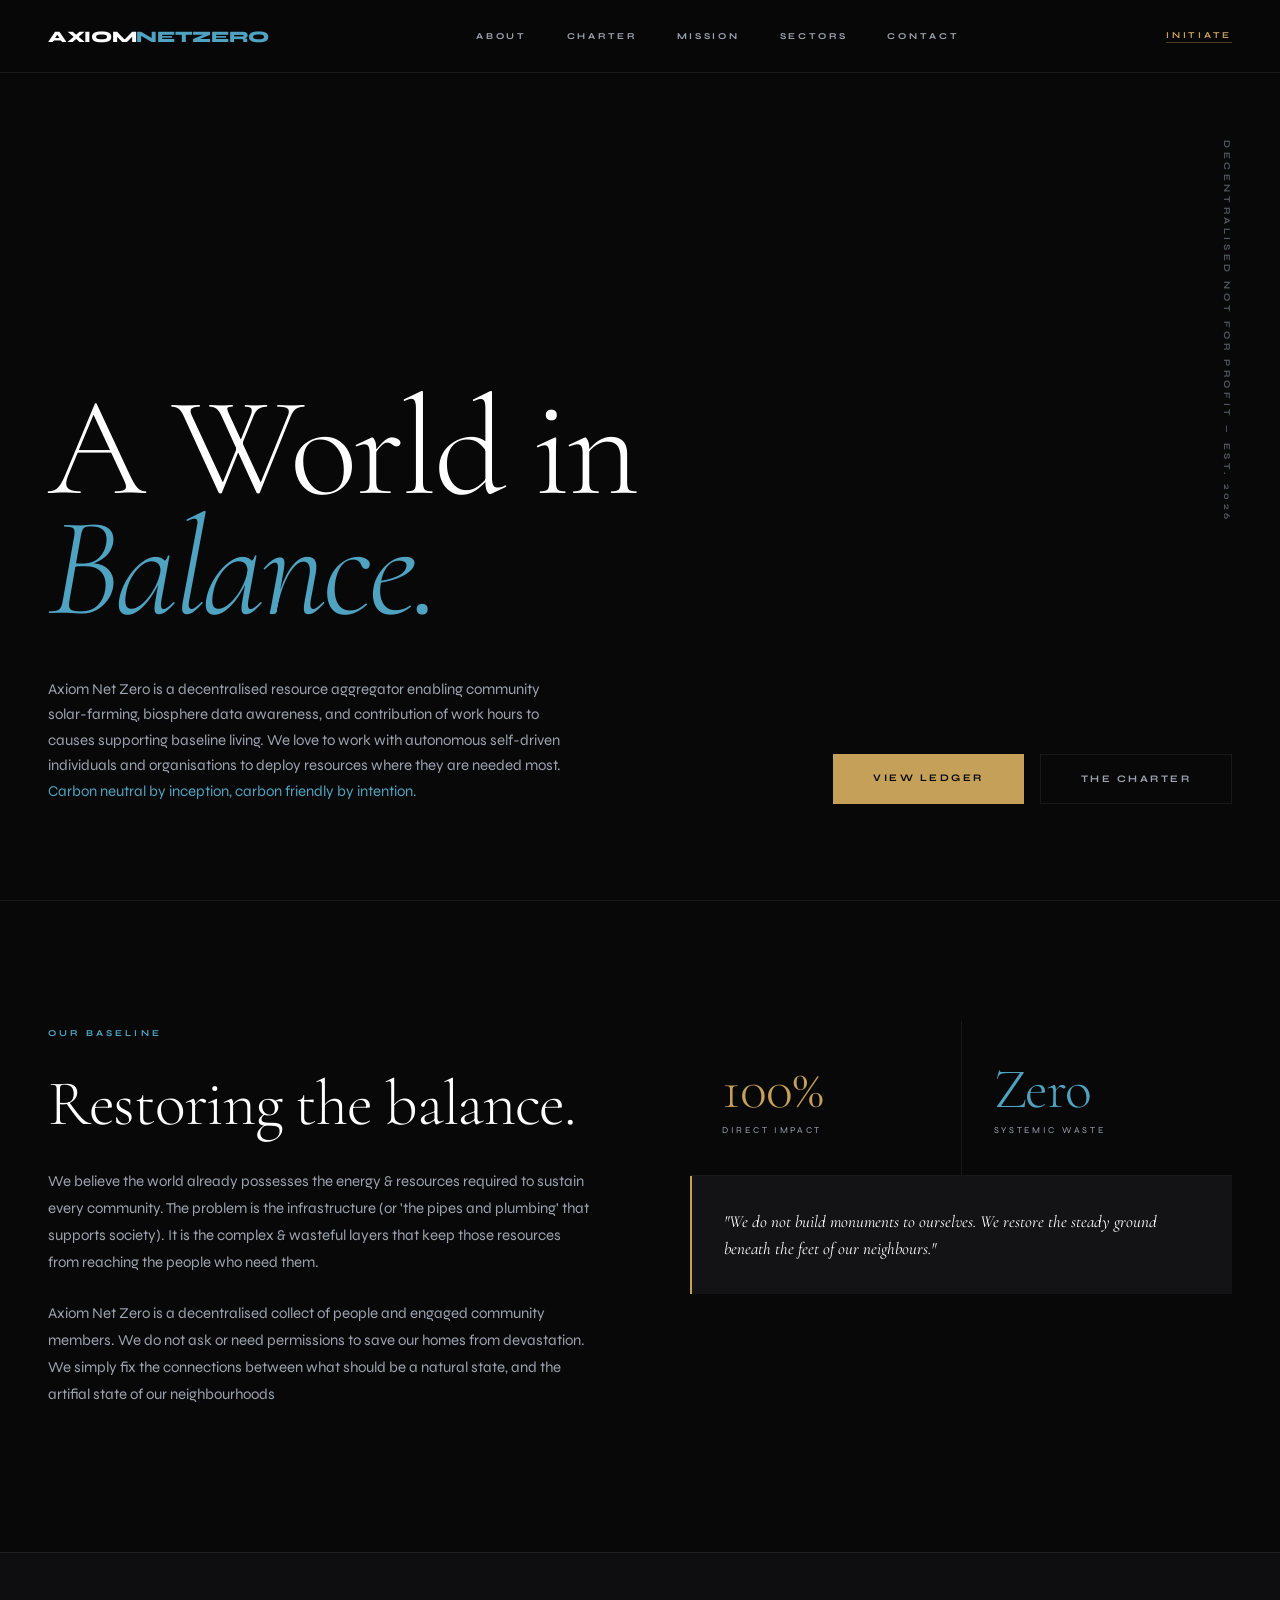
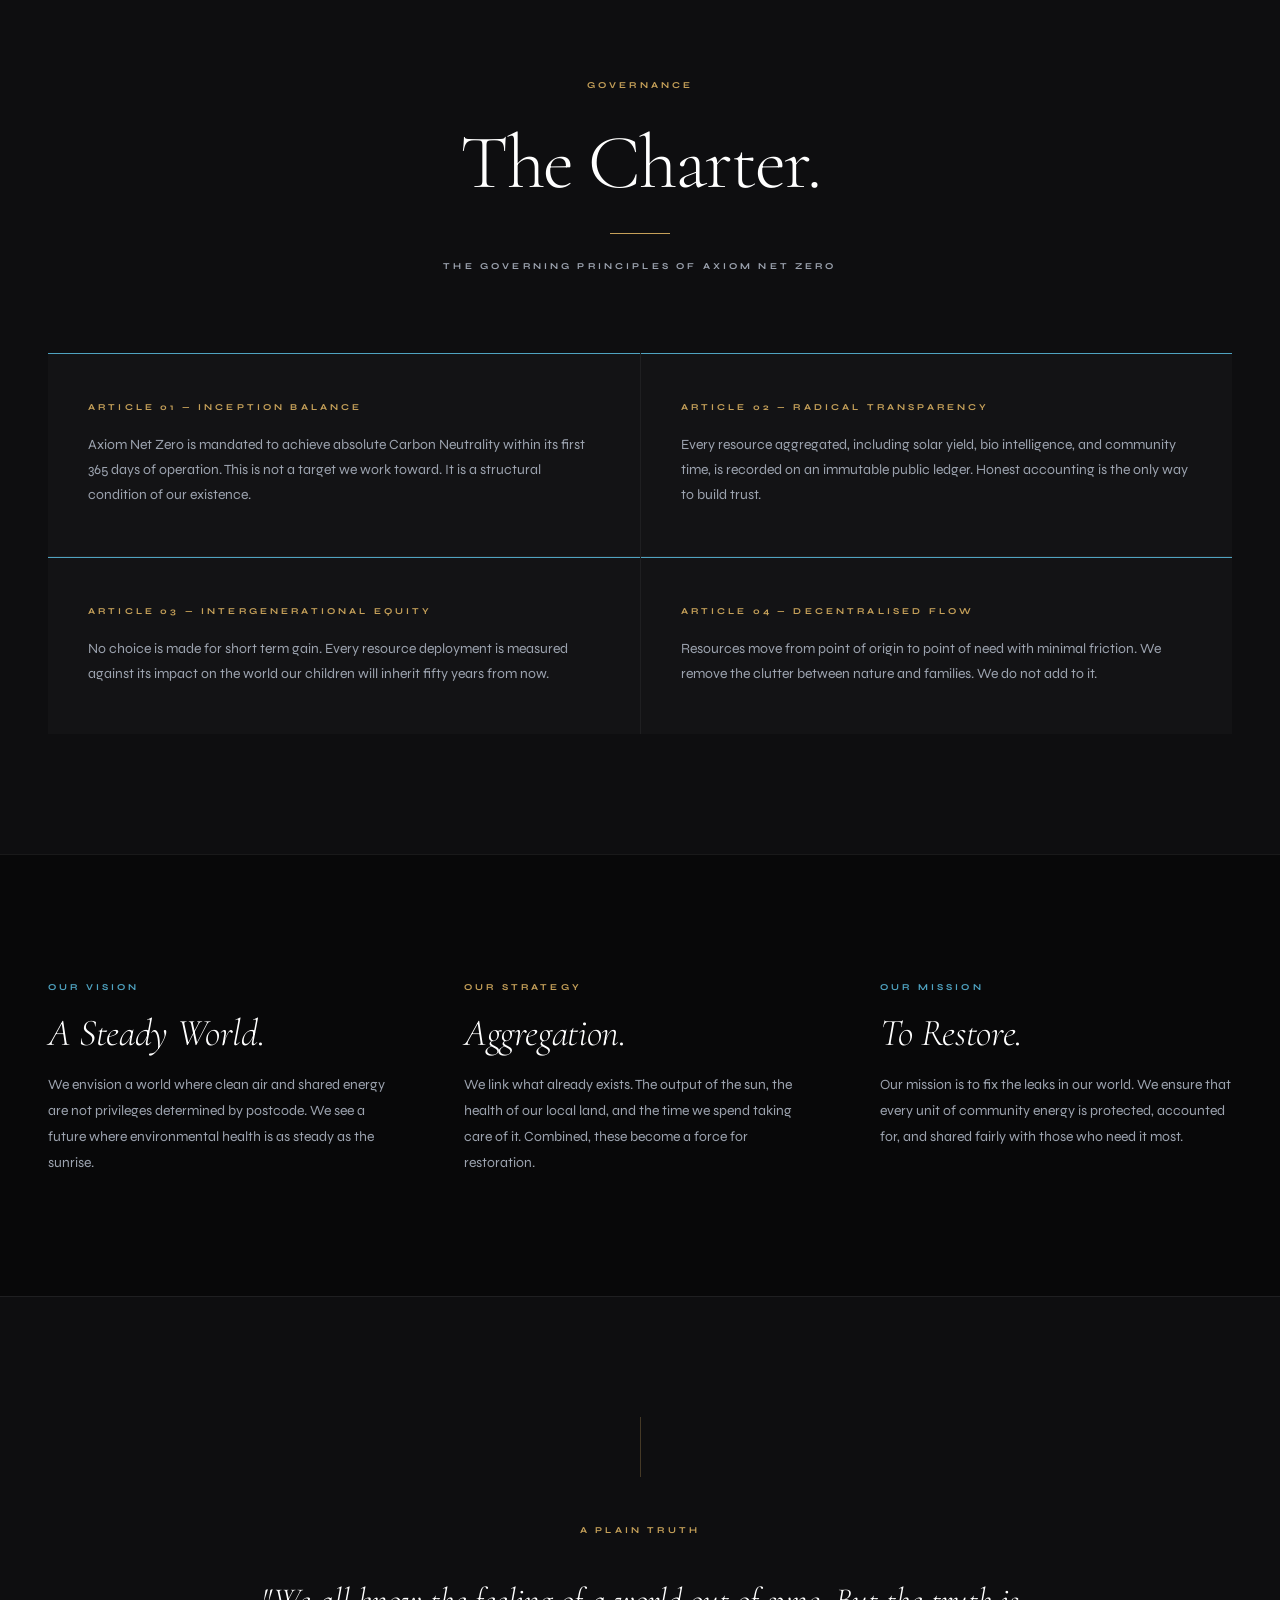
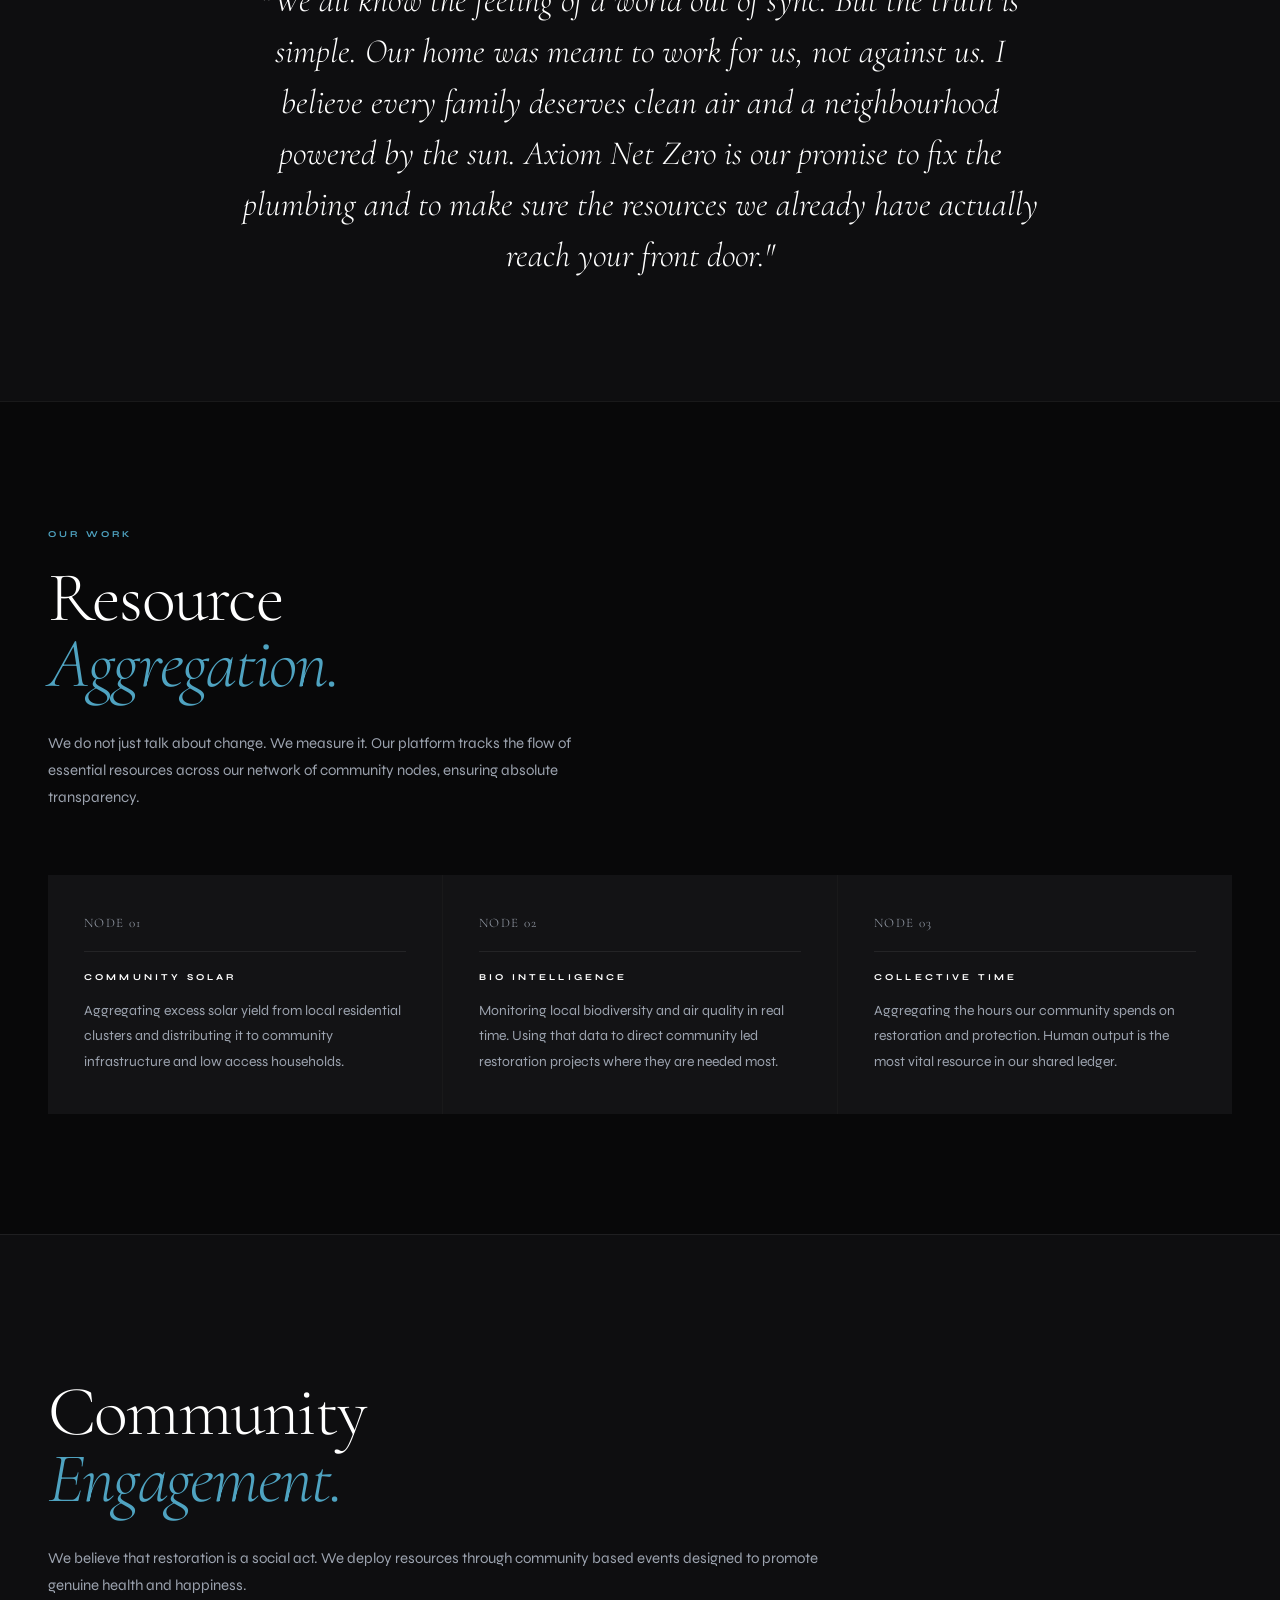
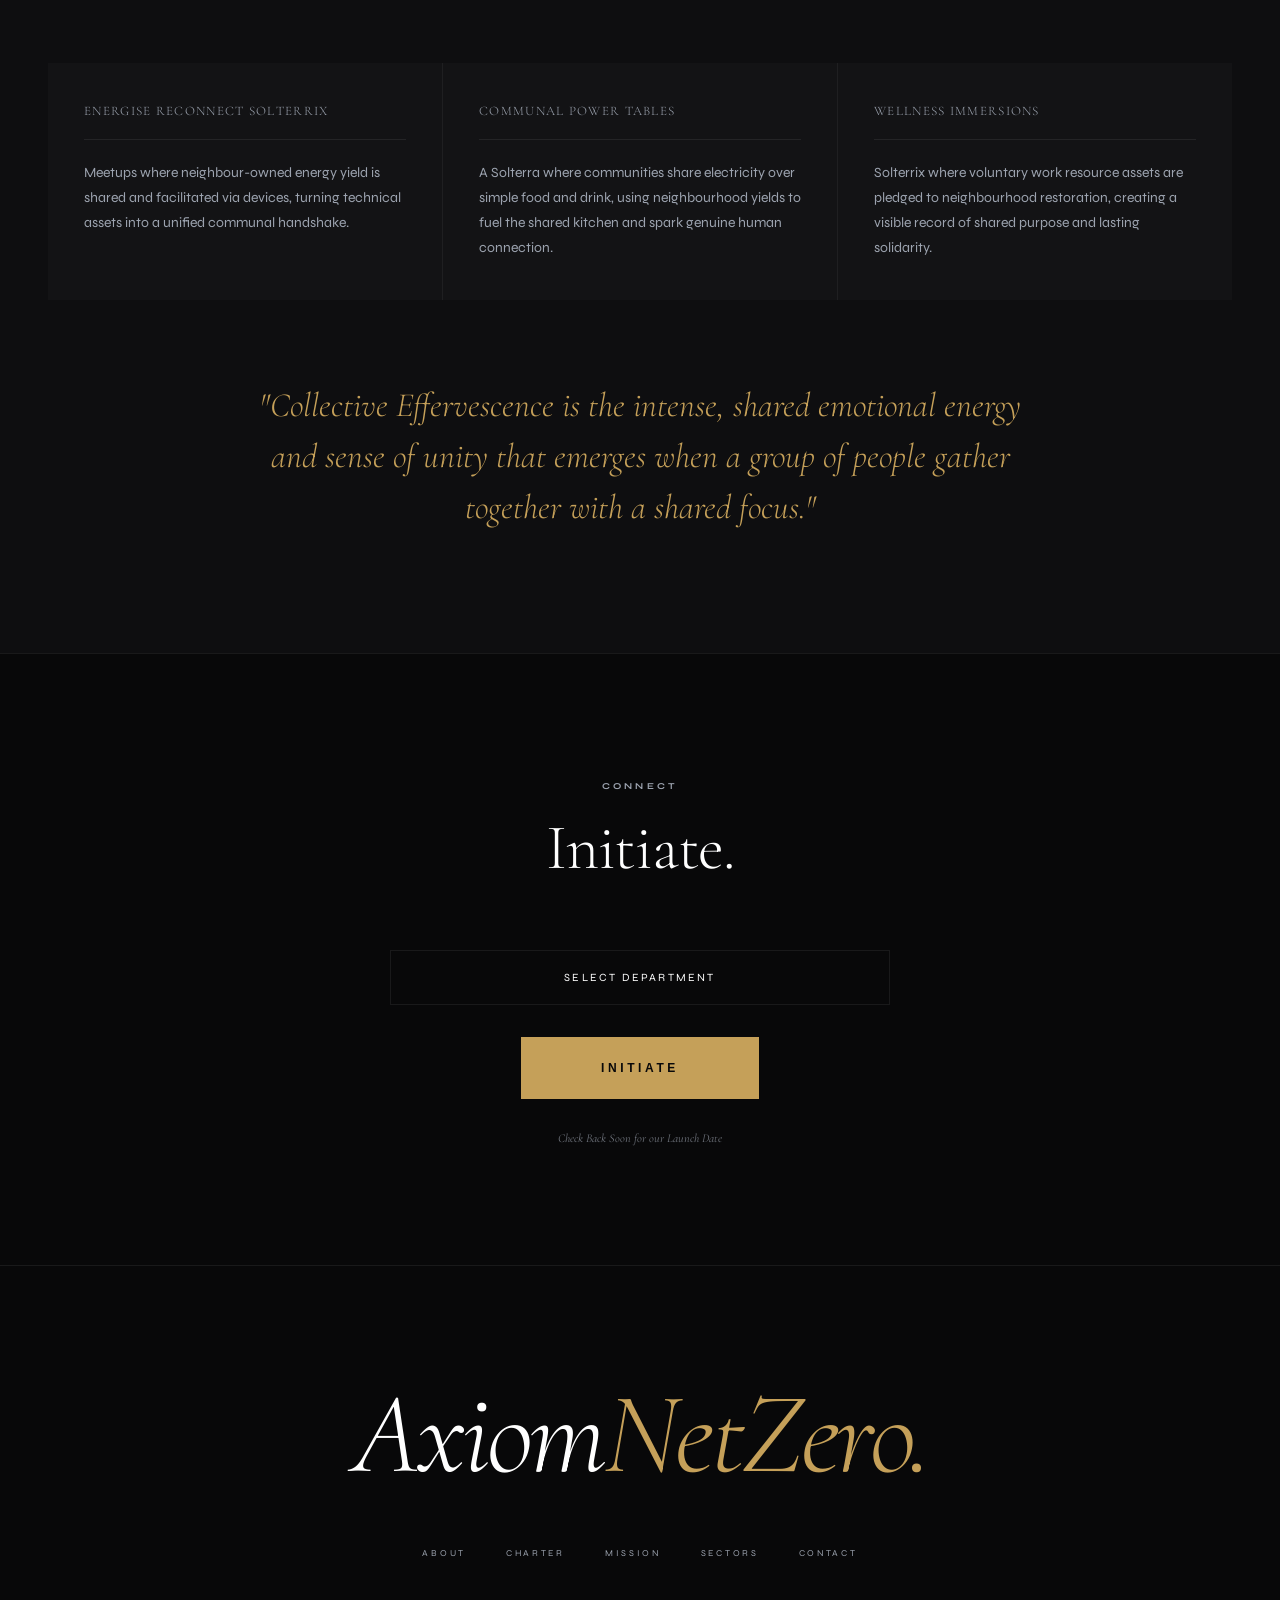
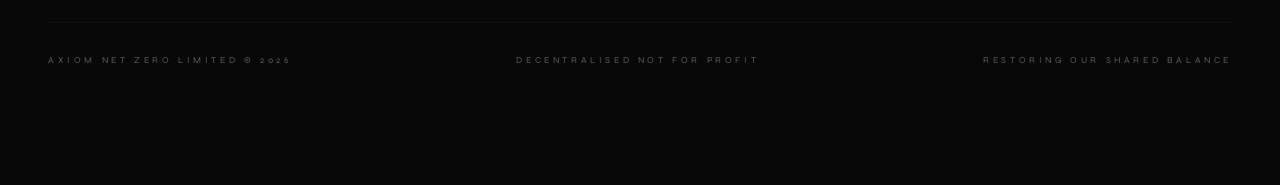
==== commit c3bb1599: "Update index.html" ====
--- a/index.html
+++ b/index.html
@@ -40,148 +40,105 @@
         .gold  { color: var(--gold); }
         .ash   { color: var(--ash); }
 
-        /* --- Nav: 1.5x Logo Size & Breathing Room --- */
         nav {
-            position: fixed; top: 0; width: 100%; z-index: 100;
+            position: fixed; top: 0; width: 100%; z-index: 1000;
             border-bottom: 1px solid var(--rule);
-            background: rgba(8,8,9,0.95);
-            backdrop-filter: blur(20px);
+            background: rgba(8,8,9,0.9);
+            backdrop-filter: blur(24px);
         }
         .nav-inner {
             max-width: 1400px; margin: 0 auto;
-            padding: 0 24px; height: 85px;
+            padding: 0 48px; height: 72px;
             display: flex; justify-content: space-between; align-items: center;
         }
-        @media (min-width: 768px) { .nav-inner { padding: 0 48px; } }
-        
-        .logo-wrap {
-            display: flex;
-            align-items: center;
-            gap: 18px;
-            text-decoration: none;
-            flex-shrink: 0;
-        }
-
-        .logo-icon {
-            width: 27px;
-            height: auto;
-            opacity: 0.7;
-        }
-
         .wordmark {
             font-family: 'Syne', sans-serif;
-            font-weight: 700; 
-            font-size: 16px; 
-            letter-spacing: 0.05em; text-transform: uppercase; color: #fff;
-        }
-        .wordmark span { color: var(--coral); margin-left: 6px; }
-        
-        .nav-links { display: none; gap: 32px; margin-left: 60px; margin-right: auto; }
-        @media (min-width: 1024px) { .nav-links { display: flex; } }
-        
+            font-weight: 800; font-size: 16px;
+            letter-spacing: -0.02em; text-transform: uppercase; color: #fff;
+            text-decoration: none; cursor: pointer;
+        }
+        .wordmark span { color: var(--coral); }
+        .nav-links { display: flex; gap: 40px; }
         .nav-links a {
-            font-size: 8px; letter-spacing: 0.25em; text-transform: uppercase; font-weight: 600;
-            color: var(--ash); text-decoration: none; transition: color 0.25s;
+            font-size: 9px; letter-spacing: 0.3em; text-transform: uppercase; font-weight: 700;
+            color: var(--ash); text-decoration: none; transition: color 0.25s; cursor: pointer;
         }
         .nav-links a:hover { color: #fff; }
-        
-        .nav-cta-wrap {
-            display: flex;
-            flex-direction: column;
-            align-items: flex-end;
-            line-height: 1.2;
-            flex-shrink: 0;
-        }
         .nav-cta {
-            font-size: 10px;
-            letter-spacing: 0.2em; text-transform: uppercase; font-weight: 700;
+            font-size: 9px; letter-spacing: 0.3em; text-transform: uppercase; font-weight: 700;
             color: var(--gold); text-decoration: none;
-            cursor: pointer;
-        }
-        .nav-cta-sub {
-            font-size: 8px;
-            color: var(--ash);
-            font-family: 'Cormorant Garamond', serif;
-            font-style: italic;
-            opacity: 0.6;
-        }
-
-        /* --- Hero --- */
+            border-bottom: 1px solid rgba(197,160,89,0.35); padding-bottom: 2px; cursor: pointer;
+        }
+
+        /* --- View Switcher Utilities --- */
+        .view-content { display: none; }
+        .view-content.active { display: block; }
+
         .hero-wrap { max-width: 1400px; margin: 0 auto; position: relative; }
         .hero {
             min-height: 100svh;
-            display: flex; flex-direction: column; 
-            justify-content: center; 
-            padding: 120px 24px 80px; 
-        }
-        @media (min-width: 768px) { .hero { padding: 140px 48px 100px; } }
-        
+            display: flex; flex-direction: column; justify-content: flex-end;
+            padding: 0 48px 96px;
+        }
+        .hero-tag {
+            position: absolute; top: 140px; right: 48px;
+            writing-mode: vertical-rl;
+            font-size: 9px; letter-spacing: 0.4em; text-transform: uppercase;
+            color: var(--ash); font-weight: 700; opacity: 0.5;
+        }
         .hero h1 {
             font-family: 'Cormorant Garamond', serif;
             font-weight: 300;
-            font-size: clamp(52px, 12vw, 150px);
+            font-size: clamp(60px, 11vw, 150px);
             letter-spacing: -0.025em;
-            line-height: 1.4; 
+            line-height: 0.85;
             color: #fff;
             margin-bottom: 48px;
-            padding-bottom: 10px;
         }
         .hero h1 em { color: var(--coral); font-style: italic; }
-        
         .hero-sub {
-            display: flex; flex-direction: column; justify-content: space-between; align-items: flex-start; gap: 40px;
-        }
-        @media (min-width: 768px) { .hero-sub { flex-direction: row; align-items: flex-end; gap: 48px; } }
-        
+            display: flex; justify-content: space-between; align-items: flex-end; gap: 48px;
+        }
         .hero-desc { max-width: 520px; font-size: 15px; line-height: 1.7; color: var(--ash); }
-        .hero-actions { display: flex; gap: 12px; flex-shrink: 0; width: 100%; }
-        @media (min-width: 768px) { .hero-actions { width: auto; gap: 16px; } }
-
+        .hero-actions { display: flex; gap: 16px; flex-shrink: 0; }
         .btn-primary {
-            flex: 1; text-align: center;
             display: inline-block;
             background: var(--gold); color: var(--ink);
             font-size: 10px; letter-spacing: 0.25em; text-transform: uppercase; font-weight: 700;
-            padding: 18px 24px; text-decoration: none;
+            padding: 18px 40px; text-decoration: none;
             transition: filter 0.3s, transform 0.3s;
-        }
-        @media (min-width: 768px) { .btn-primary:hover { filter: brightness(1.1); transform: translateY(-1px); } }
-        
+            cursor: pointer;
+            border: none;
+        }
+        .btn-primary:hover { filter: brightness(1.1); transform: translateY(-1px); }
         .btn-ghost {
-            flex: 1; text-align: center;
             display: inline-block;
             border: 1px solid var(--rule); color: var(--ash);
             font-size: 10px; letter-spacing: 0.25em; text-transform: uppercase; font-weight: 700;
-            padding: 18px 24px; text-decoration: none;
+            padding: 18px 40px; text-decoration: none;
             transition: all 0.3s;
-        }
-        @media (min-width: 768px) { .btn-ghost:hover { border-color: rgba(255,255,255,0.2); color: #fff; } }
-
-        /* --- Sections --- */
-        .section { padding: 100px 24px; max-width: 1400px; margin: 0 auto; position: relative; }
-        @media (min-width: 768px) { .section { padding: 120px 48px; } }
-        
+            cursor: pointer;
+            background: transparent;
+        }
+        .btn-ghost:hover { border-color: rgba(255,255,255,0.2); color: #fff; }
+
+        .section { padding: 120px 48px; max-width: 1400px; margin: 0 auto; }
         .full-bleed { background: var(--surface); }
         .section-divider { border-top: 1px solid var(--rule); }
 
-        .two-col { display: grid; grid-template-columns: 1fr; gap: 64px; align-items: start; }
-        @media (min-width: 1024px) { .two-col { grid-template-columns: 1fr 1fr; gap: 100px; } }
-
+        .two-col { display: grid; grid-template-columns: 1fr 1fr; gap: 100px; align-items: start; }
         .about-left h3 {
             font-family: 'Cormorant Garamond', serif; font-weight: 300;
-            font-size: clamp(38px, 5vw, 68px);
-            letter-spacing: -0.02em; line-height: 1.4; color: #fff; margin: 32px 0;
-            padding-bottom: 10px;
+            font-size: clamp(40px, 5vw, 68px);
+            letter-spacing: -0.02em; line-height: 1; color: #fff; margin: 32px 0;
         }
         .about-left p { font-size: 15px; color: var(--ash); line-height: 1.8; margin-bottom: 24px; }
-        
         .stat-grid { display: grid; grid-template-columns: 1fr 1fr; gap: 1px; background: var(--rule); }
         .stat-cell { background: var(--ink); padding: 40px 32px; }
         .stat-num {
             font-family: 'Cormorant Garamond', serif;
-            font-size: clamp(44px, 5vw, 64px); font-weight: 300; line-height: 1.4;
+            font-size: 56px; font-weight: 300; line-height: 1;
             letter-spacing: -0.02em; color: var(--gold); margin-bottom: 8px;
-            padding-bottom: 5px;
         }
         .stat-num.c { color: var(--coral); }
         .stat-label { font-size: 9px; letter-spacing: 0.3em; text-transform: uppercase; color: var(--ash); }
@@ -194,460 +151,493 @@
             font-size: 17px; color: #fff; line-height: 1.6;
         }
 
-        /* --- Prominent Headings --- */
-        .prominent-heading {
-            display: block;
-            text-align: center;
-            margin-bottom: 40px;
-            font-size: clamp(32px, 5vw, 54px); 
-            letter-spacing: 0.2em;
-            font-weight: 800;
-            text-transform: uppercase;
-            padding-bottom: 20px; 
-            line-height: 1.4;
-        }
-
         .charter-header { text-align: center; margin-bottom: 80px; }
         .charter-header h2 {
             font-family: 'Cormorant Garamond', serif; font-weight: 300;
-            font-size: clamp(44px, 6vw, 84px);
+            font-size: clamp(48px, 6vw, 88px);
             letter-spacing: -0.025em; color: #fff; margin: 24px 0;
-            line-height: 1.4;
-            padding-bottom: 15px;
         }
         .charter-rule { width: 60px; height: 1px; background: var(--gold); margin: 0 auto 20px; }
-        
-        .charter-grid { display: grid; grid-template-columns: 1fr; gap: 1px; background: var(--rule); }
-        @media (min-width: 768px) { .charter-grid { grid-template-columns: 1fr 1fr; } }
-        
+        .charter-grid { display: grid; grid-template-columns: 1fr 1fr; gap: 1px; background: var(--rule); }
         .charter-item {
             background: var(--matte); padding: 48px 40px;
             border-top: 1px solid var(--coral);
         }
         .charter-item h4 {
-            font-size: 20px; 
-            letter-spacing: 0.1em; text-transform: uppercase;
+            font-size: 9px; letter-spacing: 0.35em; text-transform: uppercase;
             color: var(--gold); margin-bottom: 20px;
-            padding-bottom: 10px;
-            line-height: 1.3;
         }
         .charter-item p { font-size: 14px; color: var(--ash); line-height: 1.8; }
+
+        .vision-row { display: grid; grid-template-columns: repeat(3, 1fr); gap: 64px; }
+        .vision-col h3 {
+            font-family: 'Cormorant Garamond', serif;
+            font-size: 38px; font-weight: 300; font-style: italic;
+            letter-spacing: -0.01em; color: #fff; margin: 20px 0; line-height: 1;
+        }
+        .vision-col p { font-size: 14px; color: var(--ash); line-height: 1.85; }
+
+        /* --- Hover/Click Popup Window --- */
+        .popup-container {
+            position: relative;
+            display: flex;
+            justify-content: center;
+            margin: 80px auto 0;
+            width: fit-content;
+        }
+        .popup-window {
+            position: absolute;
+            top: 100%;
+            left: 50%;
+            transform: translateX(-50%) translateY(15px);
+            width: 90vw;
+            max-width: 900px;
+            background: rgba(14, 14, 16, 0.98);
+            backdrop-filter: blur(20px);
+            border: 1px solid var(--coral);
+            padding: 48px;
+            z-index: 500;
+            opacity: 0;
+            visibility: hidden;
+            transition: all 0.3s cubic-bezier(0.2, 0.8, 0.2, 1);
+            text-align: left;
+            pointer-events: none;
+            box-shadow: 0 20px 50px rgba(0,0,0,0.8);
+            margin-top: 16px;
+        }
+        .popup-window::before {
+            content: '';
+            position: absolute;
+            top: -8px;
+            left: 50%;
+            transform: translateX(-50%) rotate(45deg);
+            width: 16px;
+            height: 16px;
+            background: rgba(14, 14, 16, 0.98);
+            border-top: 1px solid var(--coral);
+            border-left: 1px solid var(--coral);
+        }
+        .popup-container:hover .popup-window,
+        .popup-container.active .popup-window {
+            opacity: 1;
+            visibility: visible;
+            transform: translateX(-50%) translateY(0);
+            pointer-events: auto;
+        }
+        .popup-section { margin-bottom: 32px; }
+        .popup-section:last-child { margin-bottom: 0; }
+        .popup-section h4 {
+            color: var(--gold);
+            font-family: 'Syne', sans-serif;
+            font-size: 13px;
+            letter-spacing: 0.2em;
+            text-transform: uppercase;
+            margin-bottom: 12px;
+            font-weight: 800;
+        }
+        .popup-section p {
+            color: var(--ash);
+            font-size: 15px;
+            line-height: 1.8;
+        }
 
         .mandate-inner { max-width: 800px; margin: 0 auto; text-align: center; }
         .mandate-line { width: 1px; height: 60px; background: rgba(197,160,89,0.3); margin: 0 auto 48px; }
         .mandate-quote {
             font-family: 'Cormorant Garamond', serif;
-            font-size: clamp(20px, 2.8vw, 34px);
+            font-size: clamp(22px, 2.8vw, 34px);
             font-weight: 300; font-style: italic; line-height: 1.5; color: #fff;
         }
         .mandate-byline { margin-top: 48px; font-size: 9px; letter-spacing: 0.5em; text-transform: uppercase; color: var(--ash); }
 
-        /* --- Grid Utilities --- */
-        .grid-4 { display: grid; grid-template-columns: 1fr; gap: 1px; background: var(--rule); }
-        @media (min-width: 768px) { .grid-4 { grid-template-columns: repeat(2, 1fr); } }
-        @media (min-width: 1024px) { .grid-4 { grid-template-columns: repeat(4, 1fr); } }
-
-        .pillar-cell { background: var(--matte); padding: 40px 32px; transition: background 0.3s; }
-        .pillar-cell h4 {
-            font-size: 14px; font-family: 'Syne', sans-serif; font-weight: 800;
-            letter-spacing: 0.2em; text-transform: uppercase; color: var(--coral);
-            margin-bottom: 20px; border-bottom: 1px solid var(--rule); padding-bottom: 16px;
-        }
-        .pillar-cell p { font-size: 13px; line-height: 1.7; color: var(--ash); }
-
-        .deploy-grid { display: grid; grid-template-columns: 1fr; gap: 1px; background: var(--rule); margin-top: 64px; }
-        @media (min-width: 1024px) { .deploy-grid { grid-template-columns: repeat(3, 1fr); } }
+        .deploy-header { margin-bottom: 64px; }
+        .deploy-header h2 {
+            font-family: 'Cormorant Garamond', serif; font-weight: 300;
+            font-size: clamp(44px, 5.5vw, 80px);
+            letter-spacing: -0.025em; color: #fff; line-height: 0.95;
+            margin: 24px 0 32px;
+        }
+        .deploy-header h2 em { color: var(--coral); font-style: italic; }
+        .deploy-header p { font-size: 15px; color: var(--ash); line-height: 1.8; max-width: 580px; }
+        
+        .deploy-grid { display: grid; grid-template-columns: repeat(3, 1fr); gap: 1px; background: var(--rule); margin-top: 64px; }
         .deploy-cell { background: var(--matte); padding: 40px 36px; }
-        
-        .deploy-cell h4 { 
-            font-size: 13px; 
-            font-family: 'Syne', sans-serif;
-            font-weight: 800;
-            letter-spacing: 0.15em; 
-            text-transform: uppercase; 
-            color: var(--coral); 
-            margin-bottom: 16px; 
-            border-bottom: 1px solid var(--rule); 
-            padding-bottom: 20px; 
-            line-height: 1.45;
-            min-height: 3.5em; 
-            display: flex;
-            align-items: center;
-        }
+        .deploy-num {
+            font-family: 'Cormorant Garamond', serif;
+            font-size: 13px; font-weight: 300; color: var(--ash);
+            letter-spacing: 0.1em; display: block; margin-bottom: 20px;
+            border-bottom: 1px solid var(--rule); padding-bottom: 20px;
+        }
+        .deploy-cell h4 { font-size: 9px; letter-spacing: 0.35em; text-transform: uppercase; color: #fff; margin-bottom: 16px; }
         .deploy-cell p { font-size: 14px; color: var(--ash); line-height: 1.8; }
 
-        /* --- Contact Portal --- */
-        .presence-wrap {
-            text-align: center;
-            padding: 100px 24px;
-            max-width: 600px;
-            margin: 0 auto;
-        }
+        .contact-header { text-align: center; margin-bottom: 64px; }
+        .contact-header h2 {
+            font-family: 'Cormorant Garamond', serif; font-weight: 300;
+            font-size: clamp(40px, 5vw, 72px);
+            letter-spacing: -0.02em; color: #fff; margin-top: 16px;
+        }
+
+        /* --- Cloudflare Routing Portal --- */
         .portal-select {
-            display: block;
-            width: 100%;
-            background: transparent;
-            border: 1px solid var(--rule);
-            color: #fff;
-            font-family: 'Syne', sans-serif;
-            font-size: 12px;
-            text-transform: uppercase;
-            letter-spacing: 0.15em;
-            padding: 18px;
-            margin-bottom: 24px;
-            outline: none;
-            cursor: pointer;
+            display: block; width: 100%; max-width: 500px; margin: 0 auto 32px;
+            background: transparent; border: 1px solid var(--rule);
+            color: #fff; font-family: 'Syne', sans-serif; font-size: 11px;
+            text-transform: uppercase; letter-spacing: 0.2em; padding: 20px;
+            outline: none; cursor: pointer; text-align-last: center;
             appearance: none;
-            text-align-last: center;
-        }
-        .portal-select option {
-            background: var(--surface);
-            color: #fff;
-        }
-
+        }
+        .portal-select option { background: var(--surface); color: #fff; }
         .btn-initiate-active {
-            display: inline-block;
-            background: var(--gold);
-            color: var(--ink);
-            font-size: 13px;
-            letter-spacing: 0.3em;
-            text-transform: uppercase;
-            font-weight: 800;
-            padding: 22px 64px;
-            text-decoration: none;
-            transition: transform 0.3s ease, filter 0.3s;
-            cursor: pointer;
-            border: none;
-            width: 100%;
-        }
-        .btn-initiate-active:hover {
-            transform: translateY(-2px);
-            filter: brightness(1.1);
-        }
-        .launch-subtext {
-            margin-top: 32px;
-            font-size: 12px;
-            color: var(--ash);
-            font-family: 'Cormorant Garamond', serif;
-            font-style: italic;
-            letter-spacing: 0.05em;
-            opacity: 0.7;
-        }
-
-        /* --- Watermark --- */
-        .watermark {
-            position: absolute; top: 50%; left: 50%; transform: translate(-50%, -50%);
-            width: 300px; opacity: 0.02; pointer-events: none; z-index: 0;
-        }
-
-        /* --- Footer --- */
-        footer { border-top: 1px solid var(--rule); padding: 100px 48px; text-align: center; }
+            display: inline-block; background: var(--gold); color: var(--ink);
+            font-size: 12px; letter-spacing: 0.3em; text-transform: uppercase; font-weight: 800;
+            padding: 24px 80px; text-decoration: none; transition: all 0.3s;
+            cursor: pointer; border: none; width: auto;
+        }
+        .btn-initiate-active:hover { transform: translateY(-2px); filter: brightness(1.1); }
+
+        footer { border-top: 1px solid var(--rule); padding: 120px 48px; text-align: center; }
         .footer-wordmark {
             font-family: 'Cormorant Garamond', serif; font-weight: 300; font-style: italic;
-            font-size: clamp(40px, 6vw, 80px);
-            letter-spacing: -0.03em; color: #fff; margin-bottom: 64px; line-height: 1.2;
-            display: flex; align-items: center; justify-content: center; gap: 20px; padding-bottom: 20px;
+            font-size: clamp(60px, 9vw, 130px);
+            letter-spacing: -0.03em; color: #fff; margin-bottom: 64px; line-height: 0.85;
         }
         .footer-wordmark span { color: var(--gold); }
         .footer-links { display: flex; justify-content: center; gap: 40px; margin-bottom: 64px; flex-wrap: wrap; }
         .footer-links a {
-            font-size: 8px; letter-spacing: 0.3em; text-transform: uppercase;
-            color: var(--ash); text-decoration: none; transition: color 0.25s;
+            font-size: 9px; letter-spacing: 0.3em; text-transform: uppercase;
+            color: var(--ash); text-decoration: none; transition: color 0.25s; cursor: pointer;
         }
         .footer-links a:hover { color: var(--coral); }
         .footer-base {
             border-top: 1px solid var(--rule); padding-top: 32px;
-            display: flex; flex-direction: column; justify-content: space-between; align-items: center; gap: 16px; opacity: 0.4;
-        }
-        @media (min-width: 768px) { .footer-base { flex-direction: row; } }
+            display: flex; justify-content: space-between; align-items: center;
+            opacity: 0.4;
+        }
         .footer-base span { font-size: 9px; letter-spacing: 0.4em; text-transform: uppercase; }
 
         .reveal { opacity: 0; transform: translateY(20px); transition: all 1s cubic-bezier(0.2, 0.8, 0.2, 1); }
         .reveal.visible { opacity: 1; transform: none; }
+
+        @media (max-width: 960px) {
+            .nav-links { display: none; }
+            .hero { padding: 0 24px 80px; }
+            .hero-tag { display: none; }
+            .hero-sub { flex-direction: column; align-items: flex-start; gap: 40px; }
+            .section { padding: 80px 24px; }
+            .two-col { grid-template-columns: 1fr; gap: 64px; }
+            .charter-grid, .deploy-grid { grid-template-columns: 1fr; }
+            .vision-row { grid-template-columns: 1fr; gap: 48px; }
+            footer { padding: 80px 24px; }
+            .footer-base { flex-direction: column; gap: 16px; text-align: center; }
+            .nav-inner { padding: 0 24px; }
+            .popup-window { width: calc(100vw - 48px); padding: 32px 24px; }
+        }
     </style>
 </head>
 <body>
 
-    <!-- Nav -->
+    <!-- Main Navigation -->
     <nav>
         <div class="nav-inner">
-            <a href="#" class="logo-wrap">
-                <svg class="logo-icon" viewBox="0 0 100 60" fill="none" xmlns="http://www.w3.org/2000/svg">
-                    <path d="M10 30C10 30 35 10 50 30C65 50 90 30 90 30" stroke="#C5A059" stroke-width="4" stroke-linecap="round"/>
-                    <path d="M50 30L55 15C55 15 58 10 50 5C42 10 45 15 45 15L50 30Z" fill="#C5A059"/>
-                </svg>
-                <div class="wordmark">Axiom<span>Net Zero</span></div>
-            </a>
+            <a onclick="showView('home')" class="wordmark">Axiom<span>NetZero</span></a>
             <div class="nav-links">
-                <a href="#about">About</a>
-                <a href="#charter">Charter</a>
-                <a href="#pillars">Resolution</a>
-                <a href="#vision">Mission</a>
-                <a href="#deploy">Work</a>
-                <a href="#directors">Leadership</a>
-                <a href="#whitepaper">Whitepaper</a>
-            </div>
-            <div class="nav-cta-wrap">
-                <a href="#reach-out" class="nav-cta">Initiate</a>
-                <span class="nav-cta-sub">Soft Launch In Progress</span>
-            </div>
+                <a onclick="showView('home', '#about')">About</a>
+                <a onclick="showView('home', '#charter')">Charter</a>
+                <a onclick="showView('home', '#vision')">Mission</a>
+                <a onclick="showView('sectors')">Sectors</a>
+                <a onclick="showView('home', '#contact')">Contact</a>
+            </div>
+            <a onclick="showView('home', '#contact')" class="nav-cta">Initiate</a>
         </div>
     </nav>
 
-    <!-- Hero -->
-    <div class="hero-wrap">
-        <div class="hero">
-            <h1 class="reveal">
-                A World in<br>
-                <em>Balance.</em>
-            </h1>
-            <div class="hero-sub reveal">
-                <p class="hero-desc">
-                    Axiom Net Zero is an autonomous network of driven stakeholders aggregating community solar, biosphere data awareness, and voluntary work resource assets — then deploying them where they are needed most. 
-                    <span class="coral">Carbon neutral by inception.</span>
-                </p>
-                <div class="hero-actions">
-                    <a href="#deploy" class="btn-primary">View Ledger</a>
-                    <a href="#charter" class="btn-ghost">The Charter</a>
+    <!-- [HOME VIEW] -->
+    <div id="view-home" class="view-content active">
+        
+        <div class="hero-wrap">
+            <div class="hero">
+                <span class="hero-tag">Decentralised Not For Profit — Est. 2026</span>
+                <h1>
+                    A World in<br>
+                    <em>Balance.</em>
+                </h1>
+                <div class="hero-sub">
+                    <p class="hero-desc">
+                        Axiom Net Zero is a decentralised resource aggregator enabling community solar-farming, biosphere data awareness, and contribution of work hours to causes supporting baseline living. We love to work with autonomous self-driven individuals and organisations to deploy resources where they are needed most. 
+                        <span class="coral">Carbon neutral by inception, carbon friendly by intention.</span>
+                    </p>
+                    <div class="hero-actions">
+                        <a onclick="showView('home', '#deploy')" class="btn-primary">View Ledger</a>
+                        <a onclick="showView('home', '#charter')" class="btn-ghost">The Charter</a>
+                    </div>
+                </div>
+            </div>
+        </div>
+
+        <div class="section-divider">
+            <div class="section reveal" id="about">
+                <div class="two-col">
+                    <div class="about-left">
+                        <span class="eyebrow coral">OUR Baseline</span>
+                        <h3>Restoring the balance.</h3>
+                        <p>We believe the world already possesses the energy & resources required to sustain every community. The problem is the infrastructure (or 'the pipes and plumbing' that supports society). It is the complex & wasteful layers that keep those resources from reaching the people who need them.</p>
+                        <p>Axiom Net Zero is a decentralised collect of people and engaged community members. We do not ask or need permissions to save our homes from devastation. We simply fix the connections between what should be a natural state, and the artifial state of our neighbourhoods</p>
+                    </div>
+                    <div>
+                        <div class="stat-grid">
+                            <div class="stat-cell">
+                                <div class="stat-num">100%</div>
+                                <div class="stat-label">Direct Impact</div>
+                            </div>
+                            <div class="stat-cell">
+                                <div class="stat-num c">Zero</div>
+                                <div class="stat-label">Systemic Waste</div>
+                            </div>
+                            <div class="stat-quote">
+                                <p>"We do not build monuments to ourselves. We restore the steady ground beneath the feet of our neighbours."</p>
+                            </div>
+                        </div>
+                    </div>
+                </div>
+            </div>
+        </div>
+
+        <div class="full-bleed section-divider">
+            <div class="section reveal" id="charter">
+                <div class="charter-header">
+                    <span class="eyebrow gold">Governance</span>
+                    <h2>The Charter.</h2>
+                    <div class="charter-rule"></div>
+                    <span class="eyebrow ash">The Governing Principles of Axiom Net Zero</span>
+                </div>
+                <div class="charter-grid">
+                    <div class="charter-item">
+                        <h4>Article 01 — Inception Balance</h4>
+                        <p>Axiom Net Zero is mandated to achieve absolute Carbon Neutrality within its first 365 days of operation. This is not a target we work toward. It is a structural condition of our existence.</p>
+                    </div>
+                    <div class="charter-item">
+                        <h4>Article 02 — Radical Transparency</h4>
+                        <p>Every resource aggregated, including solar yield, bio intelligence, and community time, is recorded on an immutable public ledger. Honest accounting is the only way to build trust.</p>
+                    </div>
+                    <div class="charter-item">
+                        <h4>Article 03 — Intergenerational Equity</h4>
+                        <p>No choice is made for short term gain. Every resource deployment is measured against its impact on the world our children will inherit fifty years from now.</p>
+                    </div>
+                    <div class="charter-item">
+                        <h4>Article 04 — Decentralised Flow</h4>
+                        <p>Resources move from point of origin to point of need with minimal friction. We remove the clutter between nature and families. We do not add to it.</p>
+                    </div>
+                </div>
+            </div>
+        </div>
+
+        <div class="section-divider">
+            <div class="section reveal" id="vision">
+                <div class="vision-row">
+                    <div class="vision-col">
+                        <span class="eyebrow coral">OUR Vision</span>
+                        <h3>A Steady World.</h3>
+                        <p class="ash">We envision a world where clean air and shared energy are not privileges determined by postcode. We see a future where environmental health is as steady as the sunrise.</p>
+                    </div>
+                    <div class="vision-col">
+                        <span class="eyebrow gold">OUR Strategy</span>
+                        <h3>Aggregation.</h3>
+                        <p class="ash">We link what already exists. The output of the sun, the health of our local land, and the time we spend taking care of it. Combined, these become a force for restoration.</p>
+                    </div>
+                    <div class="vision-col">
+                        <span class="eyebrow coral">OUR Mission</span>
+                        <h3>To Restore.</h3>
+                        <p class="ash">Our mission is to fix the leaks in our world. We ensure that every unit of community energy is protected, accounted for, and shared fairly with those who need it most.</p>
+                    </div>
+                </div>
+            </div>
+        </div>
+
+        <div class="full-bleed section-divider" id="mandate">
+            <div class="section reveal">
+                <div class="mandate-inner">
+                    <div class="mandate-line"></div>
+                    <span class="eyebrow gold" style="display:block;text-align:center;margin-bottom:40px;">A Plain Truth</span>
+                    <p class="mandate-quote">
+                        "We all know the feeling of a world out of sync. But the truth is simple. Our home was meant to work for us, not against us. I believe every family deserves clean air and a neighbourhood powered by the sun. Axiom Net Zero is our promise to fix the plumbing and to make sure the resources we already have actually reach your front door."
+                    </p>
+                </div>
+            </div>
+        </div>
+
+        <div class="section-divider" id="deploy">
+            <div class="section reveal">
+                <div class="deploy-header">
+                    <span class="eyebrow coral">OUR WORK</span>
+                    <h2>Resource<br><em>Aggregation.</em></h2>
+                    <p class="ash">We do not just talk about change. We measure it. Our platform tracks the flow of essential resources across our network of community nodes, ensuring absolute transparency.</p>
+                </div>
+                <div class="deploy-grid">
+                    <div class="deploy-cell">
+                        <span class="deploy-num">NODE 01</span>
+                        <h4>Community Solar</h4>
+                        <p class="ash">Aggregating excess solar yield from local residential clusters and distributing it to community infrastructure and low access households.</p>
+                    </div>
+                    <div class="deploy-cell">
+                        <span class="deploy-num">NODE 02</span>
+                        <h4>Bio Intelligence</h4>
+                        <p class="ash">Monitoring local biodiversity and air quality in real time. Using that data to direct community led restoration projects where they are needed most.</p>
+                    </div>
+                    <div class="deploy-cell">
+                        <span class="deploy-num">NODE 03</span>
+                        <h4>Collective Time</h4>
+                        <p class="ash">Aggregating the hours our community spends on restoration and protection. Human output is the most vital resource in our shared ledger.</p>
+                    </div>
+                </div>
+            </div>
+        </div>
+
+        <div class="full-bleed section-divider" id="engagement">
+            <div class="section reveal">
+                <div class="deploy-header">
+                    <h2>Community<br><em>Engagement.</em></h2>
+                    <p class="ash" style="max-width:800px;">We believe that restoration is a social act. We deploy resources through community based events designed to promote genuine health and happiness.</p>
+                </div>
+                <div class="deploy-grid">
+                    <div class="deploy-cell">
+                        <span class="deploy-num">ENERGISE RECONNECT SOLTERRIX</span>
+                        <p class="ash">Meetups where neighbour-owned energy yield is shared and facilitated via devices, turning technical assets into a unified communal handshake.</p>
+                    </div>
+                    <div class="deploy-cell">
+                        <span class="deploy-num">COMMUNAL POWER TABLES</span>
+                        <p class="ash">A Solterra where communities share electricity over simple food and drink, using neighbourhood yields to fuel the shared kitchen and spark genuine human connection.</p>
+                    </div>
+                    <div class="deploy-cell">
+                        <span class="deploy-num">WELLNESS IMMERSIONS</span>
+                        <p class="ash">Solterrix where voluntary work resource assets are pledged to neighbourhood restoration, creating a visible record of shared purpose and lasting solidarity.</p>
+                    </div>
+                </div>
+                
+                <div style="margin-top: 80px; text-align: center; max-width: 800px; margin-left: auto; margin-right: auto;">
+                    <p style="font-family: 'Cormorant Garamond', serif; font-size: clamp(22px, 2.8vw, 34px); font-weight: 300; font-style: italic; color: var(--gold); line-height: 1.5;">
+                        "Collective Effervescence is the intense, shared emotional energy and sense of unity that emerges when a group of people gather together with a shared focus."
+                    </p>
+                </div>
+            </div>
+        </div>
+
+        <!-- Contact Section -->
+        <div class="section-divider" id="contact">
+            <div class="section reveal">
+                <div class="contact-header">
+                    <span class="eyebrow ash">Connect</span>
+                    <h2>Initiate.</h2>
+                </div>
+                <div style="text-align: center; max-width: 600px; margin: 0 auto;">
+                    <select id="departmentSelect" class="portal-select">
+                        <option value="" disabled selected>Select Department</option>
+                        <option value="health">Universal Healthcare</option>
+                        <option value="food">Sustainable Food Yield</option>
+                        <option value="water">Direct Water Restoration</option>
+                        <option value="energy">Community Solar Energy</option>
+                        <option value="directors">Board of Directors Inquiry</option>
+                        <option value="general">General Inquiries</option>
+                    </select>
+
+                    <button onclick="handleInitiate()" class="btn-initiate-active">Initiate</button>
+                    <p style="margin-top: 32px; font-size: 12px; color: var(--ash); font-family: 'Cormorant Garamond', serif; font-style: italic; opacity: 0.7;">Check Back Soon for our Launch Date</p>
                 </div>
             </div>
         </div>
     </div>
 
-    <!-- About -->
-    <div class="section-divider">
-        <div class="section reveal" id="about">
-            <div class="two-col">
-                <div class="about-left">
-                    <h2 class="prominent-heading coral" style="text-align: left; margin-bottom: 20px; font-size: 24px;">OUR BASELINE</h2>
-                    <h3>Restoring what remains.</h3>
-                    <p>We believe the world already possesses the energy and assets required to sustain every community. The difficulty is simply the plumbing — the wasteful layers that keep resources from reaching the people who need them.</p>
-                    <p>Axiom Net Zero is an autonomous network of driven stakeholders. We don't ask for permission to save our communities; we simply fix the connections between nature and our neighborhoods.</p>
-                </div>
-                <div>
-                    <div class="stat-grid">
-                        <div class="stat-cell">
-                            <div class="stat-num">100%</div>
-                            <div class="stat-label">Direct Impact</div>
-                        </div>
-                        <div class="stat-cell">
-                            <div class="stat-num c">Zero</div>
-                            <div class="stat-label">Systemic Waste</div>
-                        </div>
-                        <div class="stat-quote">
-                            <p>"We don't build monuments to ourselves. We focus on the immeasurable promise of leaving things a bit better than we found them."</p>
-                        </div>
-                    </div>
-                </div>
-            </div>
-        </div>
-    </div>
-
-    <!-- Resolution Pillars Section -->
-    <div class="full-bleed section-divider" id="pillars">
-        <div class="section reveal">
-            <h2 class="prominent-heading gold" style="font-size: 24px;">THE RESOLUTION</h2>
-            <div class="grid-4">
-                <div class="pillar-cell">
-                    <h4>Food</h4>
-                    <p>A neighborhood-led aggregation of sustainable yield, ensuring that the nourishment our soil provides actually reaches the families who call it home.</p>
-                </div>
-                <div class="pillar-cell">
-                    <h4>Water</h4>
-                    <p>Direct restoration of the connections between natural sources and communal need, clearing away the friction of life's essential flow.</p>
-                </div>
-                <div class="pillar-cell">
-                    <h4>Energy</h4>
-                    <p>Reclaiming the power of the sun for community-owned independence, turning technically distant grids into a local, shared asset.</p>
-                </div>
-                <div class="pillar-cell">
-                    <h4>Healthcare</h4>
-                    <p>Healthcare for Humanity: establishing the unshakeable baseline of wellness and care as a firm promise to those who follow.</p>
-                </div>
-            </div>
-        </div>
-    </div>
-
-    <!-- Mission Section -->
-    <div class="full-bleed section-divider">
-        <div class="section reveal" id="vision">
-            <svg class="watermark" viewBox="0 0 100 60" fill="none" xmlns="http://www.w3.org/2000/svg">
-                <path d="M10 30C10 30 35 10 50 30C65 50 90 30 90 30" stroke="#C5A059" stroke-width="2"/>
-                <path d="M50 30L55 15C55 15 58 10 50 5C42 10 45 15 45 15L50 30Z" fill="#C5A059"/>
-            </svg>
-            <div class="charter-header">
-                <h2 class="prominent-heading gold" style="font-size: 24px;">OUR MISSION</h2>
-                <h2>Our Why.</h2>
-                <div class="charter-rule"></div>
-            </div>
-            <div class="mandate-inner" style="max-width: 900px; position: relative; z-index: 1;">
-                <p class="about-left p" style="font-size: 19px; text-align: center; color: #fff; font-family: 'Cormorant Garamond', serif; font-style: italic;">
-                    Our mission is the steady effort to find balance. We exist to clear away the noise and replace it with an immeasurable commitment to restoration. We work together to build a future using human time, natural energy, and communal wisdom. Every step we take is about creating a legacy of care, ensuring that our presence on this planet is a kindness to those who follow.
-                </p>
-            </div>
-        </div>
-    </div>
-
-    <!-- Charter / Governance -->
-    <div class="section-divider">
-        <div class="section reveal" id="charter">
-            <div class="charter-header">
-                <h2 class="prominent-heading gold" style="font-size: 24px;">GOVERNANCE</h2>
-                <h2>The Charter.</h2>
-                <div class="charter-rule"></div>
-                <span class="eyebrow ash">The Governing Principles of Axiom Net Zero</span>
-            </div>
-            <div class="charter-grid">
-                <div class="charter-item">
-                    <h4>Article 01</h4>
-                    <p>Axiom Net Zero is mandated to achieve absolute Carbon Neutrality within its first 365 days of operation. This is a structural condition of our existence.</p>
-                </div>
-                <div class="charter-item">
-                    <h4>Article 02</h4>
-                    <p>Every aggregated resource — solar yield, biosphere data awareness, voluntary work resource assets — is recorded on an immutable public ledger. Honest accounting is how we build trust.</p>
-                </div>
-                <div class="charter-item">
-                    <h4>Article 03</h4>
-                    <p>No choice is made for short-term gain. Every resource deployment is measured against its impact on the world our children will inherit in the years to come.</p>
-                </div>
-                <div class="charter-item">
-                    <h4>Article 04</h4>
-                    <p>Resources move from point of origin to point of need with as little friction as possible. We remove the clutter between nature and families.</p>
-                </div>
-            </div>
-        </div>
-    </div>
-
-    <!-- Mandate -->
-    <div class="full-bleed section-divider">
-        <div class="section reveal" id="mandate">
-            <div class="mandate-inner">
-                <div class="mandate-line"></div>
-                <h2 class="prominent-heading gold" style="font-size: 24px;">A PLAIN TRUTH</h2>
-                <p class="mandate-quote">
-                    "We all know the feeling of a world out of sync. But the truth is simple: our communities were meant to work for us, not against us. I believe every family deserves clean air and a neighborhood powered by the sun. Axiom Net Zero is the promise to fix the plumbing — to make sure the resources we already have actually reach your front door."
-                </p>
-                <div class="mandate-byline">— Rahul Reddy</div>
-            </div>
-        </div>
-    </div>
-
-    <!-- Work -->
-    <div class="section-divider" id="deploy">
-        <div class="section reveal">
-            <div class="deploy-header">
-                <h2 class="prominent-heading coral" style="text-align: left; margin-bottom: 20px; font-size: 32px;">OUR WORK</h2>
-                <h3 style="font-family: 'Cormorant Garamond', serif; font-size: clamp(24px, 4vw, 42px); font-style: italic; color: #fff; margin-bottom: 48px; font-weight: 300; line-height: 1.4; padding-bottom: 15px;">Community Engagement.</h3>
-                <div style="margin-top: 48px; padding-top: 16px;">
-                    <p class="ash">We believe that restoration is a social act. We deploy resources through community-based events designed to promote genuine health and happiness.</p>
-                </div>
-            </div>
-            <div class="deploy-grid">
+    <!-- [SECTORS VIEW] -->
+    <div id="view-sectors" class="view-content">
+        <div class="section reveal" style="padding-top: 140px;">
+            <div class="charter-header" style="text-align: left; margin-bottom: 64px;">
+                <span class="eyebrow coral">SECTOR SPECIFIC</span>
+                <h2 style="font-family: 'Cormorant Garamond', serif; font-weight: 300; font-size: clamp(48px, 6vw, 88px); letter-spacing: -0.025em; color: #fff; margin: 24px 0;">Consulting.</h2>
+                <div class="charter-rule" style="margin-left: 0;"></div>
+            </div>
+            
+            <div class="vision-row">
+                <div class="vision-col">
+                    <span class="eyebrow coral">The Vision</span>
+                    <h3>A Steady World.</h3>
+                    <p class="ash">We envision a world where clean air and shared energy are not privileges determined by postcode. We see a future where environmental health is as steady as the sunrise.</p>
+                </div>
+                <div class="vision-col">
+                    <span class="eyebrow gold">The Strategy</span>
+                    <h3>Aggregation.</h3>
+                    <p class="ash">We link what already exists. The output of the sun, the health of our local land, and the time we spend taking care of it. Combined, these become a force for restoration.</p>
+                </div>
+                <div class="vision-col">
+                    <span class="eyebrow coral">The Mission</span>
+                    <h3>To Restore.</h3>
+                    <p class="ash">Our mission is to fix the leaks in our world. We ensure that every unit of community energy is protected, accounted for, and shared fairly with those who need it most.</p>
+                </div>
+            </div>
+
+            <!-- HOVER / CLICK POPUP BUTTON -->
+            <div class="popup-container" onclick="this.classList.toggle('active')">
+                <button class="btn-primary" style="margin-bottom: 0;">SECTOR SPECIFIC CONSULTING</button>
+                
+                <div class="popup-window">
+                    <div class="popup-section">
+                        <h4>Digital Health Transformation</h4>
+                        <p>Healthcare isn't healthy. We are evolving outdated systems and building responsive data platforms that work in vivo. We focus on integrating new technologies such as automated patient tracking to cut waste and lower carbon output. We assure leaner operations and better outcomes for patients. Stripping away inefficiency and pushing medical tech to the bleeding edge is our focus. Infrastructure redesign requires the intent for deep architectural analysis.</p>
+                    </div>
+                    <div class="popup-section">
+                        <h4>Financial Technology</h4>
+                        <p>The old money systems are dead. We integrate decentralise finance and force capital to work harder and smarter. By leveraging blockchain and artificial intelligence we strip out the friction and redirect flow towards sustainable assets. We optimise your tech stack to track every cent and its carbon impact. You get total transparency and relentless efficiency. We are rewiring the financial grid via 'green finance' to lower the cost of the baseline for every meaningful transaction. No excuses.</p>
+                    </div>
+                    <div class="popup-section">
+                        <h4>Supply Chain and Logistics</h4>
+                        <p>Moving things around the planet is destroying it. We understand your networks to ensure they're bulletproof and clean. We enable data driven tracking at every bottleneck node to expose inefficiencies and crush unnecessary emissions. We build resilient pathways that can take a hit and keep delivering. A supply-chain that is lean and entirely accountable is the aim of the scientifically driven, algorithmically driven founders and companies. We turn heavy-elephant-like carbon footprints into lightweight agile eagle-sharp operations.</p>
+                    </div>
+                </div>
+            </div>
+
+            <div class="deploy-grid" style="margin-top: 100px;">
                 <div class="deploy-cell">
-                    <h4>Energise Reconnect Solterrix</h4>
-                    <p class="ash">Meet-ups where neighbor-owned energy yield is shared and energy-sharing is facilitated via devices, turning technical assets into a communal handshake.</p>
+                    <span class="deploy-num">NODE 01</span>
+                    <h4>Community Solar</h4>
+                    <p class="ash">Aggregating excess solar yield from local residential clusters and distributing it to community infrastructure and low access households.</p>
                 </div>
                 <div class="deploy-cell">
-                    <h4>Communal Power Tables</h4>
-                    <p class="ash">A Solterra where communities share electricity over simple food and drink, using neighborhood yields to fuel the shared kitchen and local conversation.</p>
+                    <span class="deploy-num">NODE 02</span>
+                    <h4>Biosphere Data Awareness</h4>
+                    <p class="ash">Monitoring local biodiversity and air quality in real time. Using that data to direct community led restoration projects where they are needed most.</p>
                 </div>
                 <div class="deploy-cell">
-                    <h4>Wellness Immersions</h4>
-                    <p class="ash">Solterrix where voluntary work resource assets are pledged to neighborhood restoration, creating a visible record of communal happiness.</p>
-                </div>
-            </div>
-        </div>
-    </div>
-
-    <!-- The Outcome -->
-    <div class="full-bleed section-divider">
-        <div class="section reveal" style="text-align: center;">
-            <div class="mandate-line"></div>
-            <h2 class="prominent-heading gold">THE OUTCOME</h2>
-            <h2 class="about-left" style="font-family: 'Cormorant Garamond', serif; font-size: clamp(32px, 4vw, 48px); margin-bottom: 32px; text-align: center; padding-bottom: 15px; line-height: 1.35;">The Restoration of the Baseline.</h2>
-            <div class="mandate-inner" style="max-width: 700px;">
-                <p class="ash" style="font-size: 17px; line-height: 1.8;">
-                    The greatest thing we offer the world is entirely free: the return of Equilibrium. When the friction of consumption is removed and the connections of our communities are fixed, the result is an immeasurable, unshakeable peace. We give every soul the right to a steady world—communities that work for us, a sky that is clear, and a future that is finally, simply, balanced.
-                </p>
-            </div>
-        </div>
-    </div>
-
-    <!-- Leadership / Board -->
-    <div class="section-divider" id="directors">
-        <div class="section reveal" style="text-align: center;">
-            <h2 class="coral" style="display: block; text-align: center; margin-bottom: 40px; font-size: 20px; letter-spacing: 0.2em; font-weight: 700; text-transform: uppercase;">Caretakers of Progress</h2>
-            <h2 style="font-family: 'Cormorant Garamond', serif; font-size: clamp(24px, 4vw, 42px); font-style: italic; color: #fff; margin-bottom: 48px; font-weight: 300; line-height: 1.4; padding-bottom: 15px;">
-                Join the <strong>DEI-compliant</strong> Board of Directors that <strong>will</strong> make a difference.
-            </h2>
-            <div class="mandate-inner" style="max-width: 800px;">
-                <p class="ash" style="font-size: 17px; line-height: 1.8;">
-                    We are building a governing body that reflects the communities we serve. We seek leaders who possess the soft lovingness to care for our neighbors, the conviction to uphold our mandate, and the resolve to ensure that absolute equity is the baseline of our every decision.
-                </p>
-            </div>
-        </div>
-    </div>
-
-    <!-- Whitepaper -->
-    <div class="full-bleed section-divider" id="whitepaper">
-        <div class="section reveal whitepaper-section">
-            <h2 class="whitepaper-title">Whitepaper</h2>
-            <h2 style="font-family: 'Cormorant Garamond', serif; font-size: clamp(20px, 3vw, 32px); font-style: italic; color: #fff; margin-bottom: 16px; padding-bottom: 10px; line-height: 1.3;">
-                Reach Out Directly via Instagram
-            </h2>
-            <p class="ash" style="font-size: 11px; font-family: 'Cormorant Garamond', serif; font-style: italic; opacity: 0.6;">
-                Check Back for Link Soon
-            </p>
-        </div>
-    </div>
-
-    <!-- Presence / Contact Portal -->
-    <div class="section-divider" id="reach-out">
-        <div class="section reveal presence-wrap">
-            <span class="eyebrow coral" style="display: block; margin-bottom: 48px; font-weight: 800; letter-spacing: 0.4em;">Presence</span>
-            
-            <select id="departmentSelect" class="portal-select">
-                <option value="" disabled selected>Select Department</option>
-                <option value="health">Universal Healthcare</option>
-                <option value="food">Sustainable Food Yield</option>
-                <option value="water">Direct Water Restoration</option>
-                <option value="energy">Community Solar Energy</option>
-                <option value="directors">Board of Directors Inquiry</option>
-                <option value="general">General Inquiries</option>
-            </select>
-
-            <button onclick="handleInitiate()" class="btn-initiate-active">Initiate</button>
-            
-            <p class="launch-subtext">Check Back Soon for our Launch Date</p>
+                    <span class="deploy-num">NODE 03</span>
+                    <h4>Collective Time</h4>
+                    <p class="ash">Aggregating the hours our community spends on restoration and protection. Human output is the most vital resource in our shared ledger.</p>
+                </div>
+            </div>
         </div>
     </div>
 
     <footer>
         <div class="footer-inner">
-            <div class="footer-wordmark">
-                <svg width="24" height="18" viewBox="0 0 100 60" fill="none" xmlns="http://www.w3.org/2000/svg">
-                    <path d="M10 30C10 30 35 10 50 30C65 50 90 30 90 30" stroke="#C5A059" stroke-width="4" stroke-linecap="round"/>
-                    <path d="M50 30L55 15C55 15 58 10 50 5C42 10 45 15 45 15L50 30Z" fill="#C5A059"/>
-                </svg>
-                Axiom<span>Net Zero.</span>
-            </div>
+            <div class="footer-wordmark">Axiom<span>NetZero.</span></div>
             <div class="footer-links">
-                <a href="#about">About</a>
-                <a href="#charter">Charter</a>
-                <a href="#pillars">Resolution</a>
-                <a href="#vision">Mission</a>
-                <a href="#deploy">Work</a>
-                <a href="#whitepaper">Whitepaper</a>
-                <a href="#reach-out">Connect</a>
+                <a onclick="showView('home', '#about')">About</a>
+                <a onclick="showView('home', '#charter')">Charter</a>
+                <a onclick="showView('home', '#vision')">Mission</a>
+                <a onclick="showView('sectors')">Sectors</a>
+                <a onclick="showView('home', '#contact')">Contact</a>
             </div>
             <div class="footer-base">
                 <span>Axiom Net Zero Limited &copy; 2026</span>
+                <span>Decentralised Not For Profit</span>
                 <span>Restoring Our Shared Balance</span>
             </div>
         </div>
     </footer>
 
     <script>
+        const observerOptions = {
+            threshold: 0.1,
+            rootMargin: '0px 0px -50px 0px'
+        };
+
         const io = new IntersectionObserver(entries => {
             entries.forEach(e => {
                 if (e.isIntersecting) {
@@ -655,47 +645,37 @@
                     io.unobserve(e.target);
                 }
             });
-        }, { threshold: 0.1 });
-        document.querySelectorAll('.reveal').forEach(el => io.observe(el));
+        }, observerOptions);
+
+        function initAnimations() {
+            document.querySelectorAll('.reveal').forEach(el => io.observe(el));
+        }
+
+        function showView(viewId, anchor = null) {
+            document.querySelectorAll('.view-content').forEach(v => v.classList.remove('active'));
+            const target = document.getElementById('view-' + viewId);
+            if (target) {
+                target.classList.add('active');
+                window.scrollTo(0, 0);
+                initAnimations();
+                if (anchor) {
+                    setTimeout(() => {
+                        const el = document.querySelector(anchor);
+                        if (el) el.scrollIntoView({ behavior: 'smooth' });
+                    }, 50);
+                }
+            }
+        }
 
         function handleInitiate() {
             const department = document.getElementById('departmentSelect').value;
-            let email = "";
-            let subject = "";
-
-            switch(department) {
-                case "health":
-                    email = "health@axiomnetzero.org";
-                    subject = "Inquiry: Universal Healthcare Pillar";
-                    break;
-                case "food":
-                    email = "food@axiomnetzero.org";
-                    subject = "Inquiry: Sustainable Food Yield Pillar";
-                    break;
-                case "water":
-                    email = "water@axiomnetzero.org";
-                    subject = "Inquiry: Direct Water Restoration Pillar";
-                    break;
-                case "energy":
-                    email = "energy@axiomnetzero.org";
-                    subject = "Inquiry: Community Solar Energy Pillar";
-                    break;
-                case "directors":
-                    email = "resolve@axiomnetzero.org";
-                    subject = "Inquiry: Board of Directors";
-                    break;
-                case "general":
-                    email = "resolve@axiomnetzero.org";
-                    subject = "General Inquiry";
-                    break;
-                default:
-                    email = "resolve@axiomnetzero.org";
-                    subject = "Initiate Communication";
-            }
-
-            const body = "I am reaching out to discuss the restoration of our shared balance.";
-            window.location.href = `mailto:${email}?subject=${encodeURIComponent(subject)}&body=${encodeURIComponent(body)}`;
-        }
+            if (!department) return;
+            const email = department === 'directors' || department === 'general' ? "resolve@axiomnetzero.org" : department + "@axiomnetzero.org";
+            const subject = "Inquiry: " + department.charAt(0).toUpperCase() + department.slice(1);
+            window.location.href = `mailto:${email}?subject=${encodeURIComponent(subject)}&body=I am reaching out to discuss the restoration of our shared balance.`;
+        }
+
+        window.onload = initAnimations;
     </script>
 </body>
 </html>
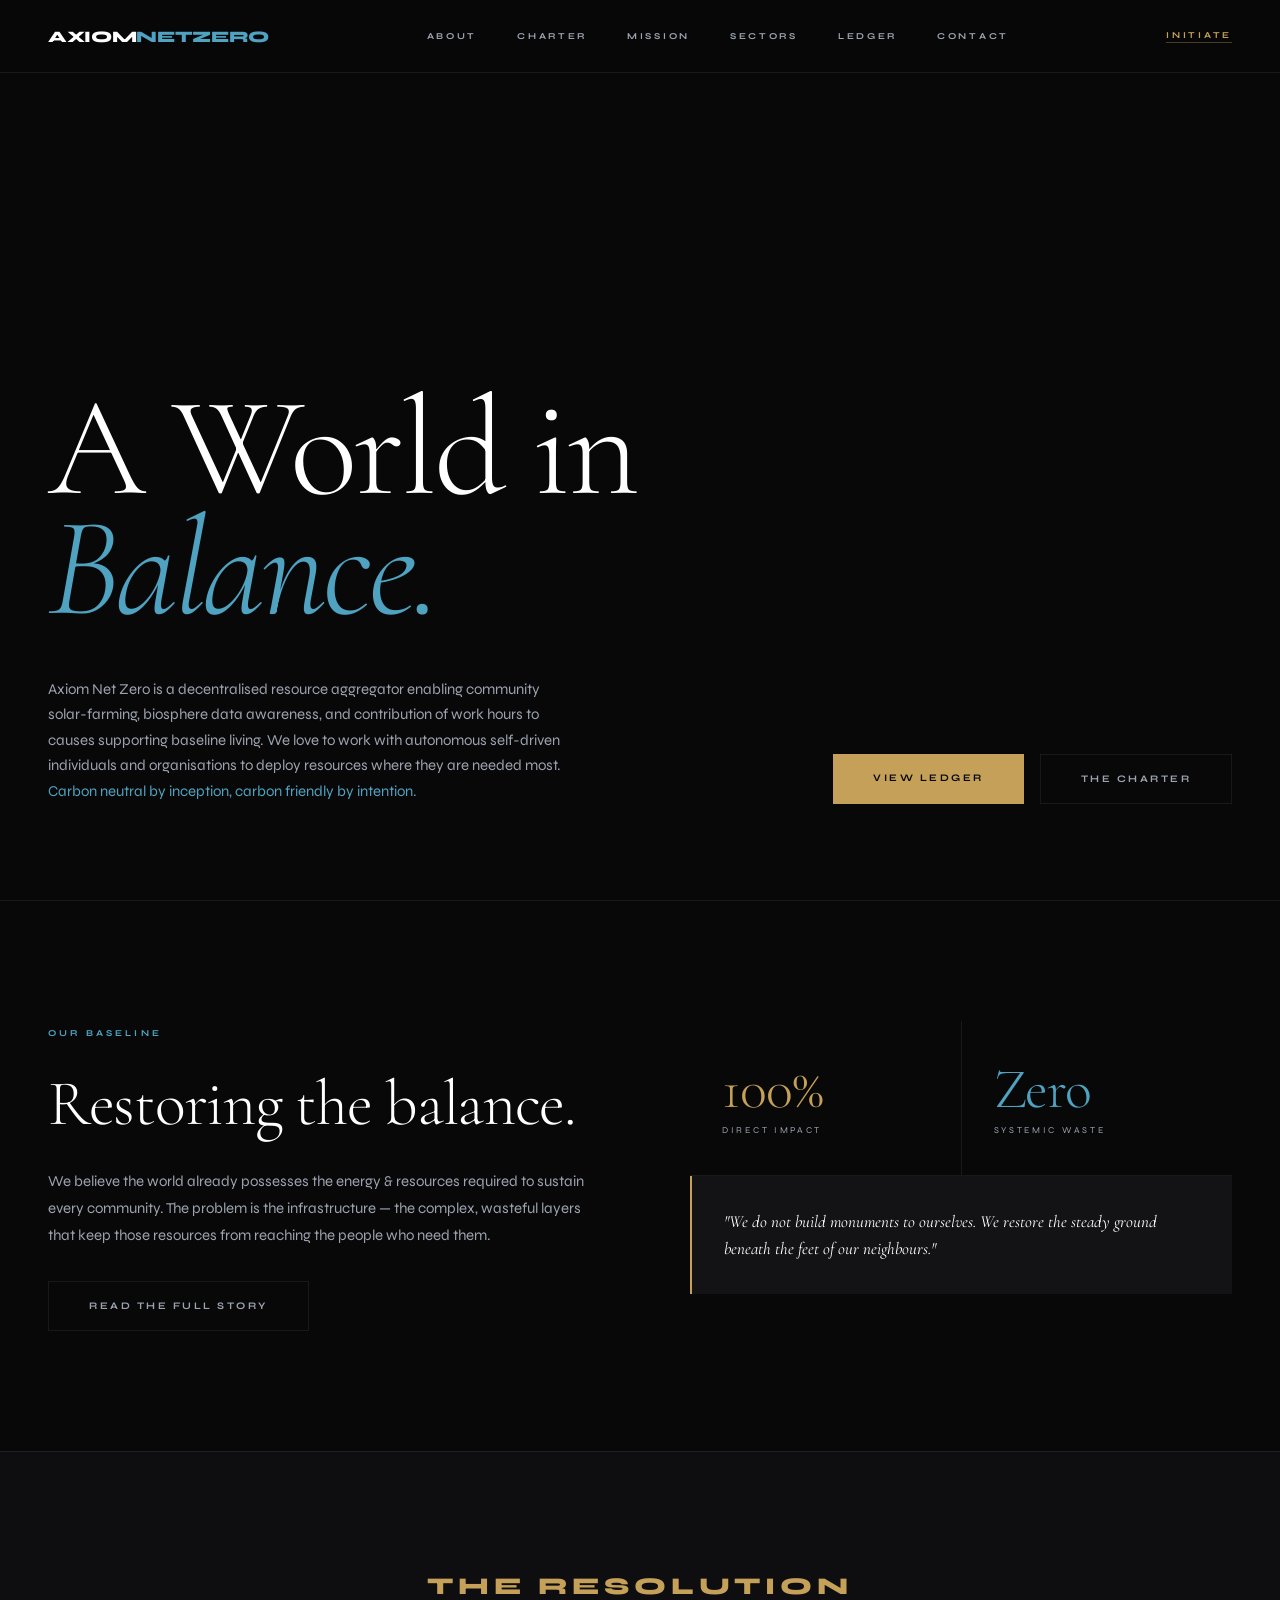
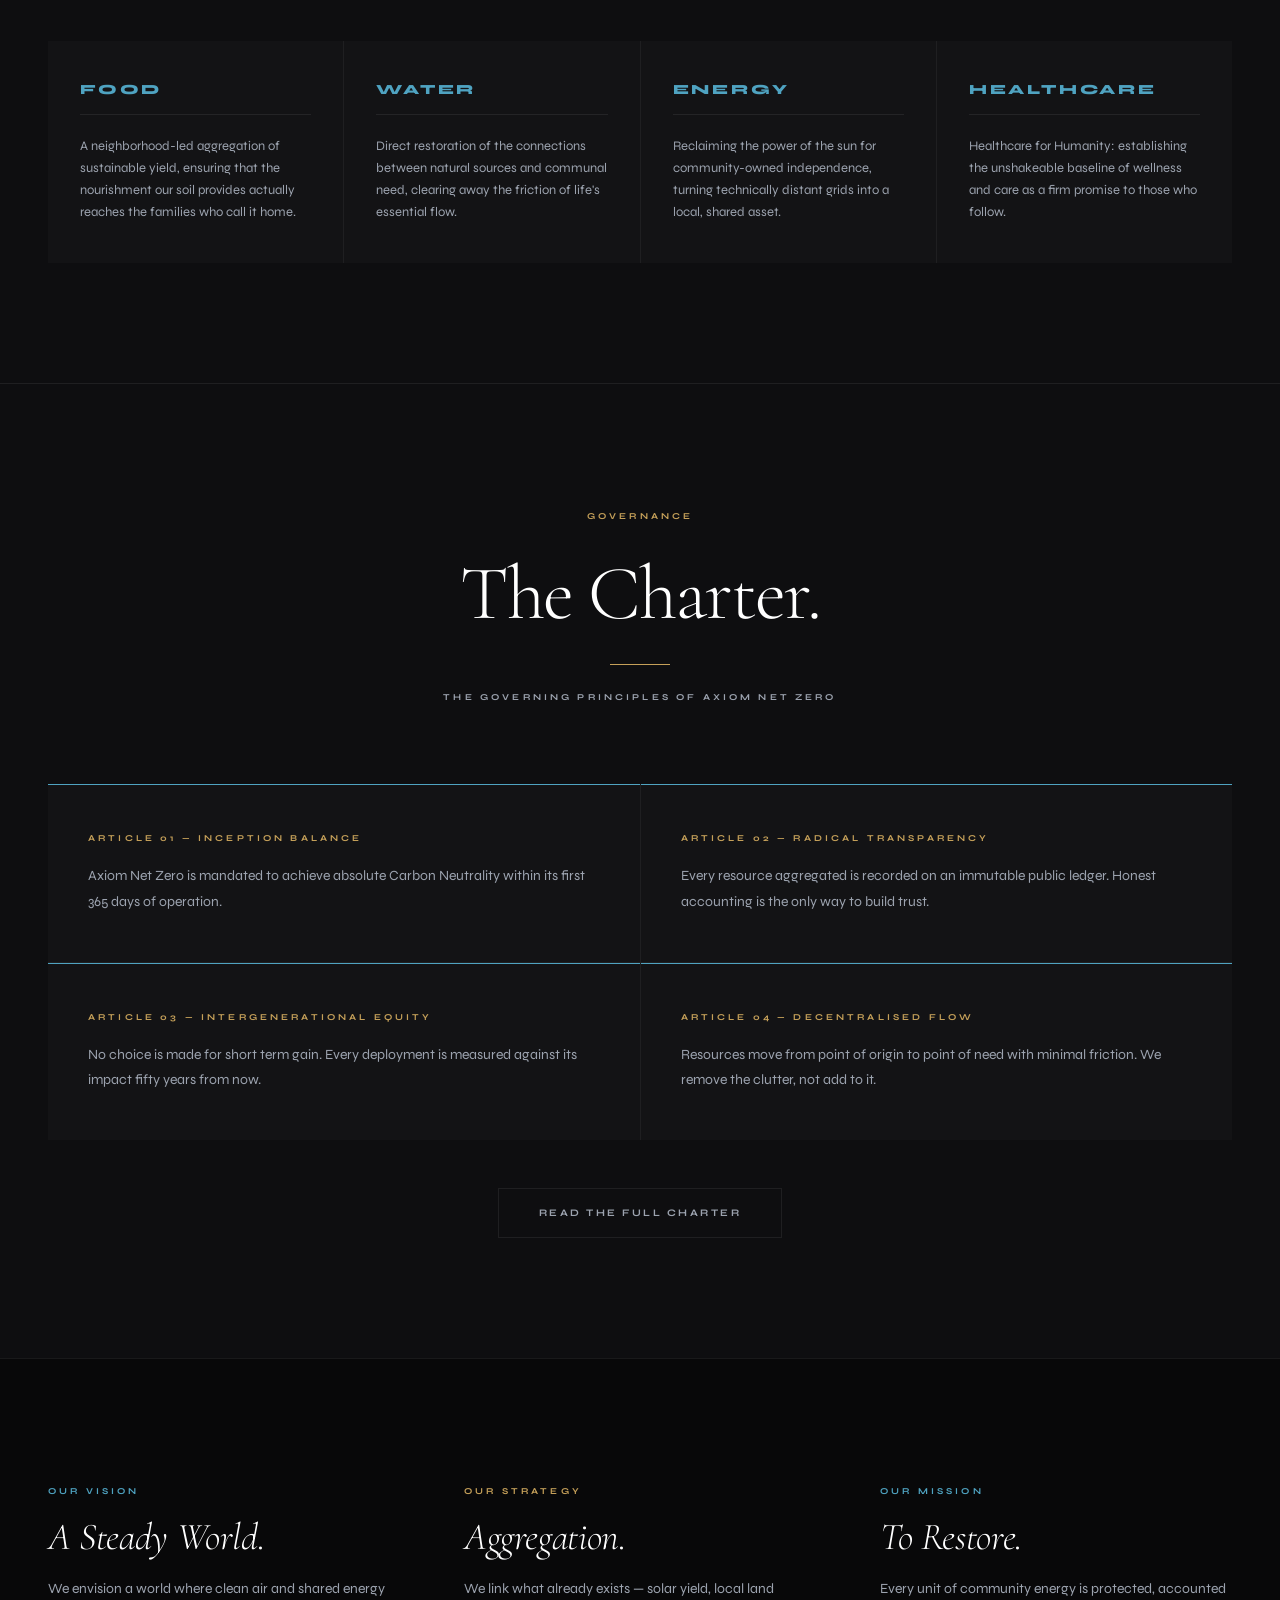
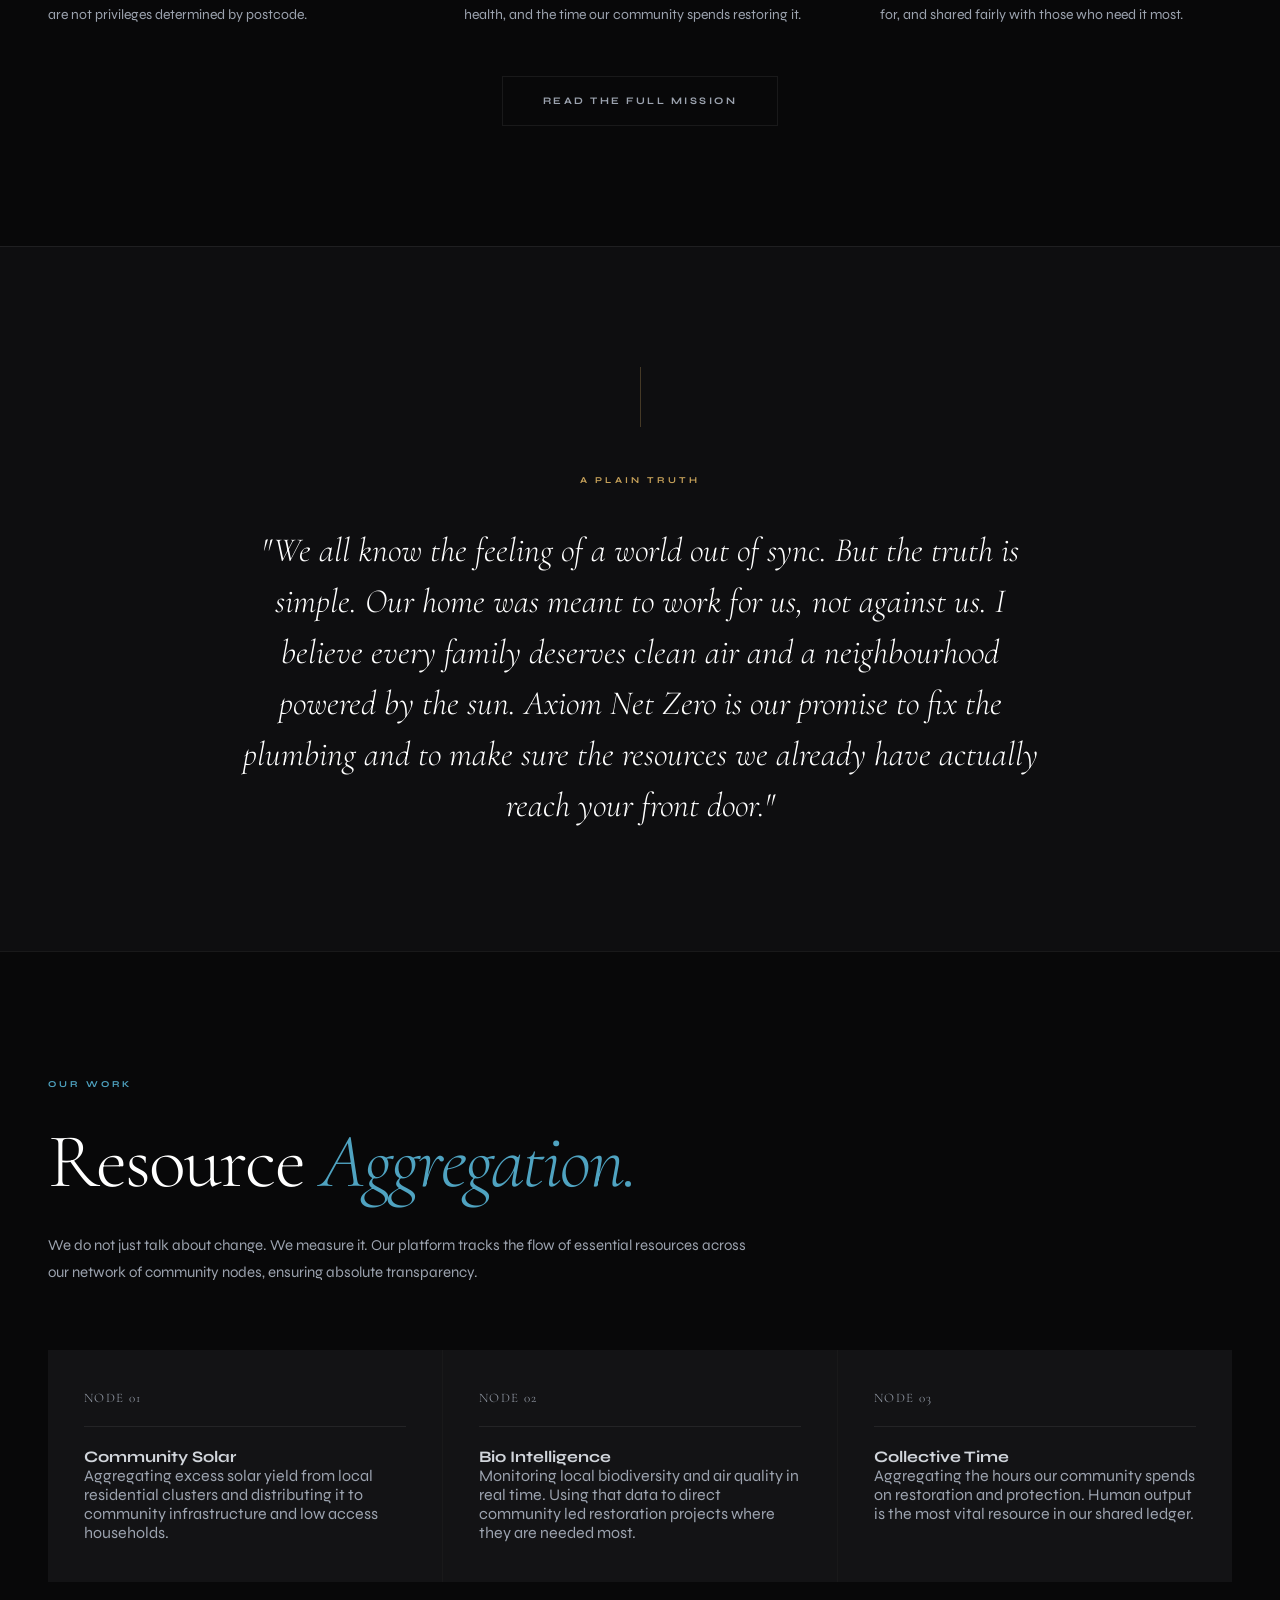
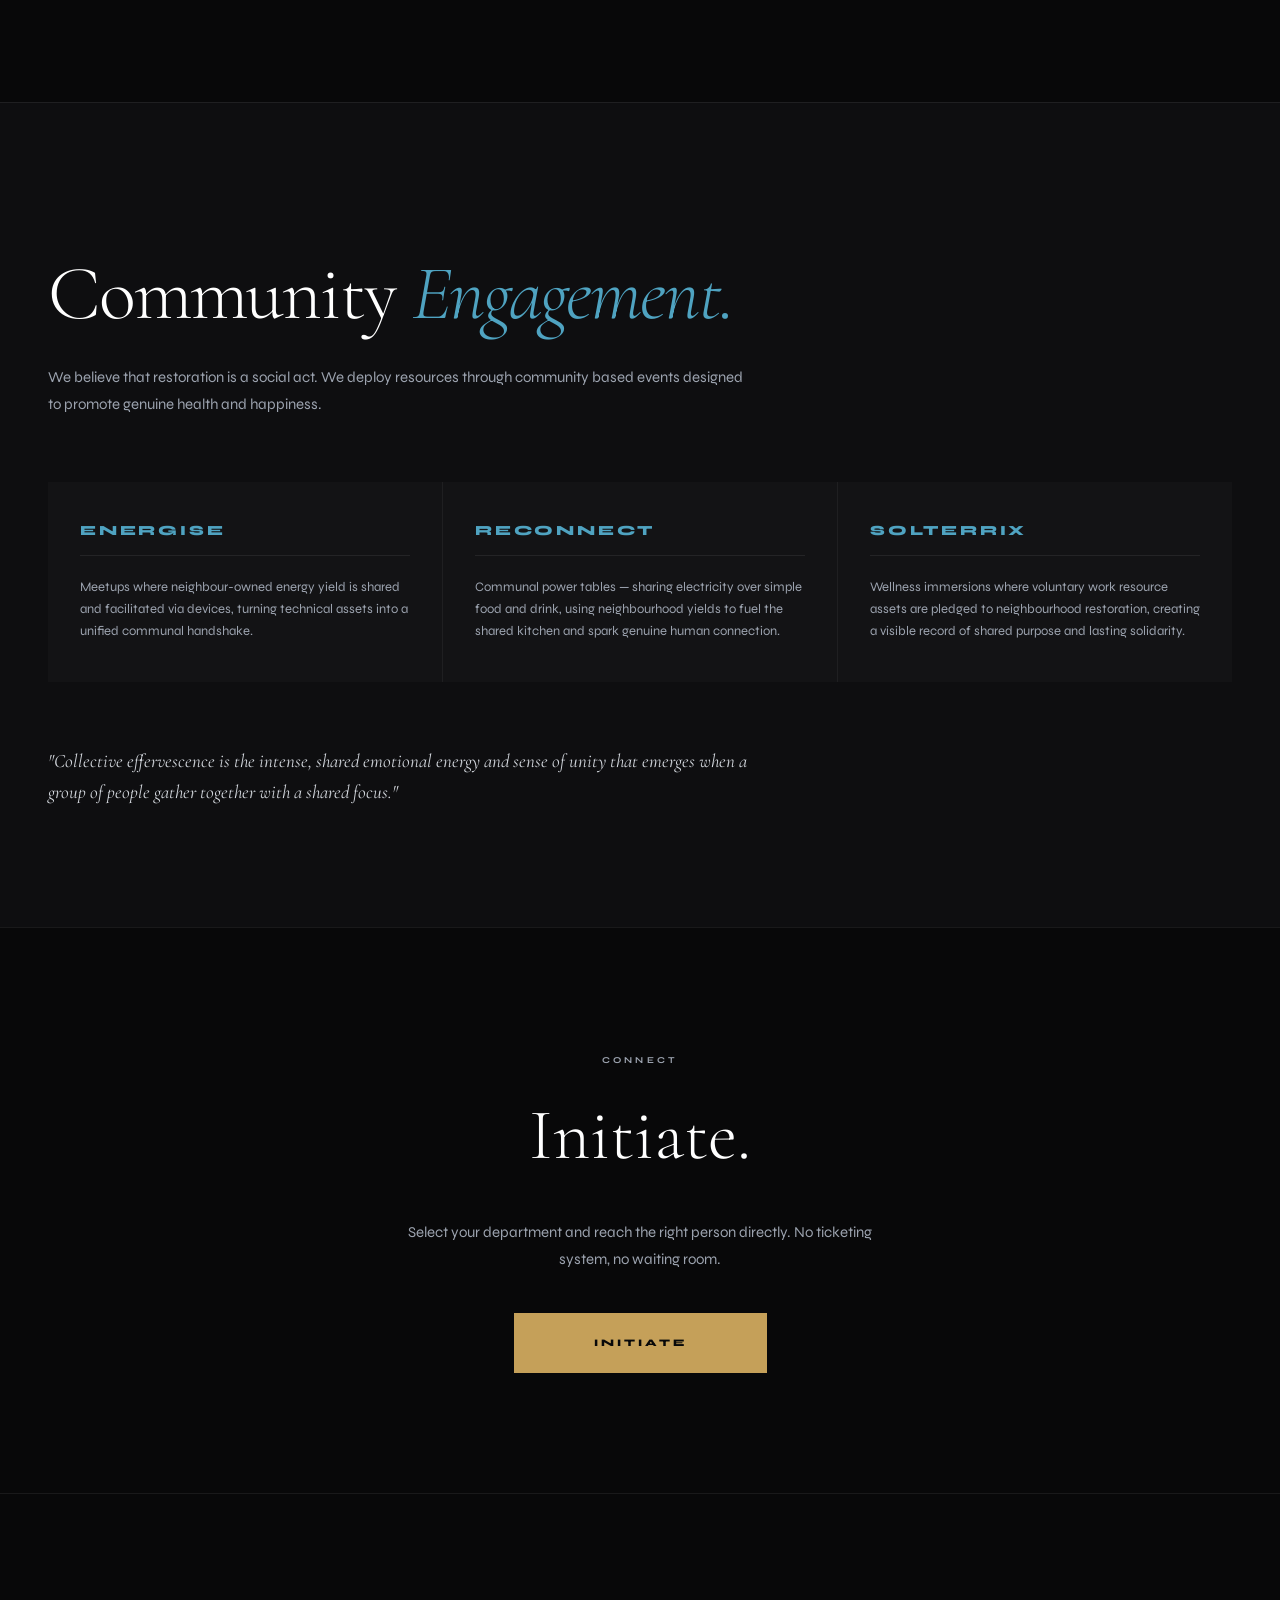
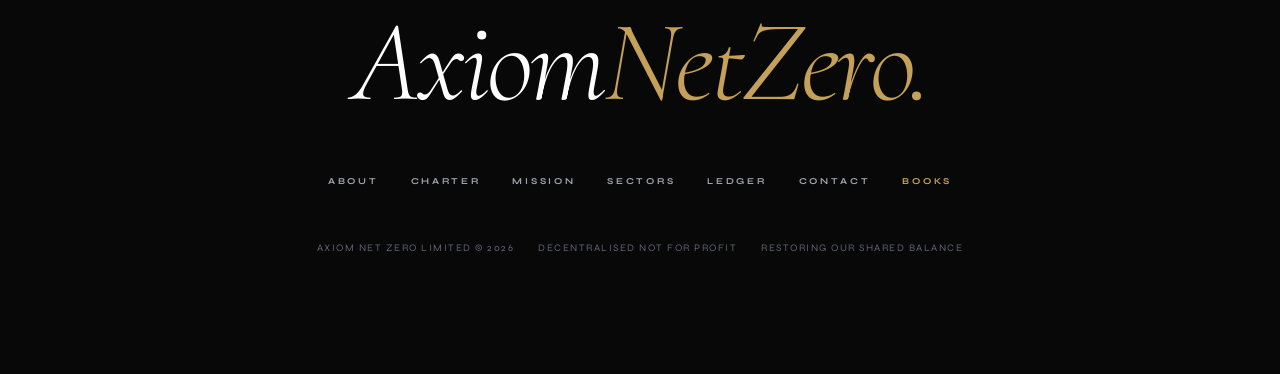
==== commit 7a000ffe: "Add files via upload Add standalone About/Charter/Mission/Contact pages, fix nav and footer links" ====
--- a/index.html
+++ b/index.html
@@ -4,372 +4,39 @@
     <meta charset="UTF-8">
     <meta name="viewport" content="width=device-width, initial-scale=1.0">
     <title>Axiom Net Zero | Restoring Our Shared Balance</title>
-    <!-- Syne for industrial strength, Cormorant Garamond for the soul -->
+    <meta name="description" content="Axiom Net Zero is a decentralised resource aggregator enabling community solar-farming, biosphere data awareness, and collective restoration work.">
     <link href="https://fonts.googleapis.com/css2?family=Cormorant+Garamond:ital,wght@0,300;0,400;0,600;1,300;1,400&family=Syne:wght@400;500;700;800&display=swap" rel="stylesheet">
-    <style>
-        :root {
-            --ink: #080809;
-            --surface: #0E0E10;
-            --matte: #131315;
-            --rule: rgba(255,255,255,0.07);
-            --ash: #9CA3AF;
-            --pale: #D1D5DB;
-            --coral: #4FA3C1;
-            --gold: #C5A059;
-        }
-
-        *, *::before, *::after { box-sizing: border-box; margin: 0; padding: 0; }
-        html { scroll-behavior: smooth; }
-        body {
-            background: var(--ink);
-            color: var(--pale);
-            font-family: 'Syne', sans-serif;
-            font-weight: 400;
-            overflow-x: hidden;
-            -webkit-font-smoothing: antialiased;
-        }
-
-        .eyebrow {
-            font-size: 9px;
-            letter-spacing: 0.35em;
-            text-transform: uppercase;
-            font-weight: 700;
-        }
-
-        .coral { color: var(--coral); }
-        .gold  { color: var(--gold); }
-        .ash   { color: var(--ash); }
-
-        nav {
-            position: fixed; top: 0; width: 100%; z-index: 1000;
-            border-bottom: 1px solid var(--rule);
-            background: rgba(8,8,9,0.9);
-            backdrop-filter: blur(24px);
-        }
-        .nav-inner {
-            max-width: 1400px; margin: 0 auto;
-            padding: 0 48px; height: 72px;
-            display: flex; justify-content: space-between; align-items: center;
-        }
-        .wordmark {
-            font-family: 'Syne', sans-serif;
-            font-weight: 800; font-size: 16px;
-            letter-spacing: -0.02em; text-transform: uppercase; color: #fff;
-            text-decoration: none; cursor: pointer;
-        }
-        .wordmark span { color: var(--coral); }
-        .nav-links { display: flex; gap: 40px; }
-        .nav-links a {
-            font-size: 9px; letter-spacing: 0.3em; text-transform: uppercase; font-weight: 700;
-            color: var(--ash); text-decoration: none; transition: color 0.25s; cursor: pointer;
-        }
-        .nav-links a:hover { color: #fff; }
-        .nav-cta {
-            font-size: 9px; letter-spacing: 0.3em; text-transform: uppercase; font-weight: 700;
-            color: var(--gold); text-decoration: none;
-            border-bottom: 1px solid rgba(197,160,89,0.35); padding-bottom: 2px; cursor: pointer;
-        }
-
-        /* --- View Switcher Utilities --- */
-        .view-content { display: none; }
-        .view-content.active { display: block; }
-
-        .hero-wrap { max-width: 1400px; margin: 0 auto; position: relative; }
-        .hero {
-            min-height: 100svh;
-            display: flex; flex-direction: column; justify-content: flex-end;
-            padding: 0 48px 96px;
-        }
-        .hero-tag {
-            position: absolute; top: 140px; right: 48px;
-            writing-mode: vertical-rl;
-            font-size: 9px; letter-spacing: 0.4em; text-transform: uppercase;
-            color: var(--ash); font-weight: 700; opacity: 0.5;
-        }
-        .hero h1 {
-            font-family: 'Cormorant Garamond', serif;
-            font-weight: 300;
-            font-size: clamp(60px, 11vw, 150px);
-            letter-spacing: -0.025em;
-            line-height: 0.85;
-            color: #fff;
-            margin-bottom: 48px;
-        }
-        .hero h1 em { color: var(--coral); font-style: italic; }
-        .hero-sub {
-            display: flex; justify-content: space-between; align-items: flex-end; gap: 48px;
-        }
-        .hero-desc { max-width: 520px; font-size: 15px; line-height: 1.7; color: var(--ash); }
-        .hero-actions { display: flex; gap: 16px; flex-shrink: 0; }
-        .btn-primary {
-            display: inline-block;
-            background: var(--gold); color: var(--ink);
-            font-size: 10px; letter-spacing: 0.25em; text-transform: uppercase; font-weight: 700;
-            padding: 18px 40px; text-decoration: none;
-            transition: filter 0.3s, transform 0.3s;
-            cursor: pointer;
-            border: none;
-        }
-        .btn-primary:hover { filter: brightness(1.1); transform: translateY(-1px); }
-        .btn-ghost {
-            display: inline-block;
-            border: 1px solid var(--rule); color: var(--ash);
-            font-size: 10px; letter-spacing: 0.25em; text-transform: uppercase; font-weight: 700;
-            padding: 18px 40px; text-decoration: none;
-            transition: all 0.3s;
-            cursor: pointer;
-            background: transparent;
-        }
-        .btn-ghost:hover { border-color: rgba(255,255,255,0.2); color: #fff; }
-
-        .section { padding: 120px 48px; max-width: 1400px; margin: 0 auto; }
-        .full-bleed { background: var(--surface); }
-        .section-divider { border-top: 1px solid var(--rule); }
-
-        .two-col { display: grid; grid-template-columns: 1fr 1fr; gap: 100px; align-items: start; }
-        .about-left h3 {
-            font-family: 'Cormorant Garamond', serif; font-weight: 300;
-            font-size: clamp(40px, 5vw, 68px);
-            letter-spacing: -0.02em; line-height: 1; color: #fff; margin: 32px 0;
-        }
-        .about-left p { font-size: 15px; color: var(--ash); line-height: 1.8; margin-bottom: 24px; }
-        .stat-grid { display: grid; grid-template-columns: 1fr 1fr; gap: 1px; background: var(--rule); }
-        .stat-cell { background: var(--ink); padding: 40px 32px; }
-        .stat-num {
-            font-family: 'Cormorant Garamond', serif;
-            font-size: 56px; font-weight: 300; line-height: 1;
-            letter-spacing: -0.02em; color: var(--gold); margin-bottom: 8px;
-        }
-        .stat-num.c { color: var(--coral); }
-        .stat-label { font-size: 9px; letter-spacing: 0.3em; text-transform: uppercase; color: var(--ash); }
-        .stat-quote {
-            grid-column: span 2; background: var(--matte); padding: 32px;
-            border-left: 2px solid var(--gold);
-        }
-        .stat-quote p {
-            font-family: 'Cormorant Garamond', serif; font-style: italic;
-            font-size: 17px; color: #fff; line-height: 1.6;
-        }
-
-        .charter-header { text-align: center; margin-bottom: 80px; }
-        .charter-header h2 {
-            font-family: 'Cormorant Garamond', serif; font-weight: 300;
-            font-size: clamp(48px, 6vw, 88px);
-            letter-spacing: -0.025em; color: #fff; margin: 24px 0;
-        }
-        .charter-rule { width: 60px; height: 1px; background: var(--gold); margin: 0 auto 20px; }
-        .charter-grid { display: grid; grid-template-columns: 1fr 1fr; gap: 1px; background: var(--rule); }
-        .charter-item {
-            background: var(--matte); padding: 48px 40px;
-            border-top: 1px solid var(--coral);
-        }
-        .charter-item h4 {
-            font-size: 9px; letter-spacing: 0.35em; text-transform: uppercase;
-            color: var(--gold); margin-bottom: 20px;
-        }
-        .charter-item p { font-size: 14px; color: var(--ash); line-height: 1.8; }
-
-        .vision-row { display: grid; grid-template-columns: repeat(3, 1fr); gap: 64px; }
-        .vision-col h3 {
-            font-family: 'Cormorant Garamond', serif;
-            font-size: 38px; font-weight: 300; font-style: italic;
-            letter-spacing: -0.01em; color: #fff; margin: 20px 0; line-height: 1;
-        }
-        .vision-col p { font-size: 14px; color: var(--ash); line-height: 1.85; }
-
-        /* --- Hover/Click Popup Window --- */
-        .popup-container {
-            position: relative;
-            display: flex;
-            justify-content: center;
-            margin: 80px auto 0;
-            width: fit-content;
-        }
-        .popup-window {
-            position: absolute;
-            top: 100%;
-            left: 50%;
-            transform: translateX(-50%) translateY(15px);
-            width: 90vw;
-            max-width: 900px;
-            background: rgba(14, 14, 16, 0.98);
-            backdrop-filter: blur(20px);
-            border: 1px solid var(--coral);
-            padding: 48px;
-            z-index: 500;
-            opacity: 0;
-            visibility: hidden;
-            transition: all 0.3s cubic-bezier(0.2, 0.8, 0.2, 1);
-            text-align: left;
-            pointer-events: none;
-            box-shadow: 0 20px 50px rgba(0,0,0,0.8);
-            margin-top: 16px;
-        }
-        .popup-window::before {
-            content: '';
-            position: absolute;
-            top: -8px;
-            left: 50%;
-            transform: translateX(-50%) rotate(45deg);
-            width: 16px;
-            height: 16px;
-            background: rgba(14, 14, 16, 0.98);
-            border-top: 1px solid var(--coral);
-            border-left: 1px solid var(--coral);
-        }
-        .popup-container:hover .popup-window,
-        .popup-container.active .popup-window {
-            opacity: 1;
-            visibility: visible;
-            transform: translateX(-50%) translateY(0);
-            pointer-events: auto;
-        }
-        .popup-section { margin-bottom: 32px; }
-        .popup-section:last-child { margin-bottom: 0; }
-        .popup-section h4 {
-            color: var(--gold);
-            font-family: 'Syne', sans-serif;
-            font-size: 13px;
-            letter-spacing: 0.2em;
-            text-transform: uppercase;
-            margin-bottom: 12px;
-            font-weight: 800;
-        }
-        .popup-section p {
-            color: var(--ash);
-            font-size: 15px;
-            line-height: 1.8;
-        }
-
-        .mandate-inner { max-width: 800px; margin: 0 auto; text-align: center; }
-        .mandate-line { width: 1px; height: 60px; background: rgba(197,160,89,0.3); margin: 0 auto 48px; }
-        .mandate-quote {
-            font-family: 'Cormorant Garamond', serif;
-            font-size: clamp(22px, 2.8vw, 34px);
-            font-weight: 300; font-style: italic; line-height: 1.5; color: #fff;
-        }
-        .mandate-byline { margin-top: 48px; font-size: 9px; letter-spacing: 0.5em; text-transform: uppercase; color: var(--ash); }
-
-        .deploy-header { margin-bottom: 64px; }
-        .deploy-header h2 {
-            font-family: 'Cormorant Garamond', serif; font-weight: 300;
-            font-size: clamp(44px, 5.5vw, 80px);
-            letter-spacing: -0.025em; color: #fff; line-height: 0.95;
-            margin: 24px 0 32px;
-        }
-        .deploy-header h2 em { color: var(--coral); font-style: italic; }
-        .deploy-header p { font-size: 15px; color: var(--ash); line-height: 1.8; max-width: 580px; }
-        
-        .deploy-grid { display: grid; grid-template-columns: repeat(3, 1fr); gap: 1px; background: var(--rule); margin-top: 64px; }
-        .deploy-cell { background: var(--matte); padding: 40px 36px; }
-        .deploy-num {
-            font-family: 'Cormorant Garamond', serif;
-            font-size: 13px; font-weight: 300; color: var(--ash);
-            letter-spacing: 0.1em; display: block; margin-bottom: 20px;
-            border-bottom: 1px solid var(--rule); padding-bottom: 20px;
-        }
-        .deploy-cell h4 { font-size: 9px; letter-spacing: 0.35em; text-transform: uppercase; color: #fff; margin-bottom: 16px; }
-        .deploy-cell p { font-size: 14px; color: var(--ash); line-height: 1.8; }
-
-        .contact-header { text-align: center; margin-bottom: 64px; }
-        .contact-header h2 {
-            font-family: 'Cormorant Garamond', serif; font-weight: 300;
-            font-size: clamp(40px, 5vw, 72px);
-            letter-spacing: -0.02em; color: #fff; margin-top: 16px;
-        }
-
-        /* --- Cloudflare Routing Portal --- */
-        .portal-select {
-            display: block; width: 100%; max-width: 500px; margin: 0 auto 32px;
-            background: transparent; border: 1px solid var(--rule);
-            color: #fff; font-family: 'Syne', sans-serif; font-size: 11px;
-            text-transform: uppercase; letter-spacing: 0.2em; padding: 20px;
-            outline: none; cursor: pointer; text-align-last: center;
-            appearance: none;
-        }
-        .portal-select option { background: var(--surface); color: #fff; }
-        .btn-initiate-active {
-            display: inline-block; background: var(--gold); color: var(--ink);
-            font-size: 12px; letter-spacing: 0.3em; text-transform: uppercase; font-weight: 800;
-            padding: 24px 80px; text-decoration: none; transition: all 0.3s;
-            cursor: pointer; border: none; width: auto;
-        }
-        .btn-initiate-active:hover { transform: translateY(-2px); filter: brightness(1.1); }
-
-        footer { border-top: 1px solid var(--rule); padding: 120px 48px; text-align: center; }
-        .footer-wordmark {
-            font-family: 'Cormorant Garamond', serif; font-weight: 300; font-style: italic;
-            font-size: clamp(60px, 9vw, 130px);
-            letter-spacing: -0.03em; color: #fff; margin-bottom: 64px; line-height: 0.85;
-        }
-        .footer-wordmark span { color: var(--gold); }
-        .footer-links { display: flex; justify-content: center; gap: 40px; margin-bottom: 64px; flex-wrap: wrap; }
-        .footer-links a {
-            font-size: 9px; letter-spacing: 0.3em; text-transform: uppercase;
-            color: var(--ash); text-decoration: none; transition: color 0.25s; cursor: pointer;
-        }
-        .footer-links a:hover { color: var(--coral); }
-        .footer-base {
-            border-top: 1px solid var(--rule); padding-top: 32px;
-            display: flex; justify-content: space-between; align-items: center;
-            opacity: 0.4;
-        }
-        .footer-base span { font-size: 9px; letter-spacing: 0.4em; text-transform: uppercase; }
-
-        .reveal { opacity: 0; transform: translateY(20px); transition: all 1s cubic-bezier(0.2, 0.8, 0.2, 1); }
-        .reveal.visible { opacity: 1; transform: none; }
-
-        @media (max-width: 960px) {
-            .nav-links { display: none; }
-            .hero { padding: 0 24px 80px; }
-            .hero-tag { display: none; }
-            .hero-sub { flex-direction: column; align-items: flex-start; gap: 40px; }
-            .section { padding: 80px 24px; }
-            .two-col { grid-template-columns: 1fr; gap: 64px; }
-            .charter-grid, .deploy-grid { grid-template-columns: 1fr; }
-            .vision-row { grid-template-columns: 1fr; gap: 48px; }
-            footer { padding: 80px 24px; }
-            .footer-base { flex-direction: column; gap: 16px; text-align: center; }
-            .nav-inner { padding: 0 24px; }
-            .popup-window { width: calc(100vw - 48px); padding: 32px 24px; }
-        }
-    </style>
+    <link rel="stylesheet" href="styles.css">
 </head>
 <body>
 
-    <!-- Main Navigation -->
     <nav>
         <div class="nav-inner">
-            <a onclick="showView('home')" class="wordmark">Axiom<span>NetZero</span></a>
+            <a href="index.html" class="wordmark">Axiom<span>NetZero</span></a>
             <div class="nav-links">
-                <a onclick="showView('home', '#about')">About</a>
-                <a onclick="showView('home', '#charter')">Charter</a>
-                <a onclick="showView('home', '#vision')">Mission</a>
-                <a onclick="showView('sectors')">Sectors</a>
-                <a onclick="showView('home', '#contact')">Contact</a>
+                <a href="about.html">About</a>
+                <a href="charter.html">Charter</a>
+                <a href="mission.html">Mission</a>
+                <a href="sectors.html">Sectors</a>
+                <a href="ledger.html">Ledger</a>
+                <a href="contact.html">Contact</a>
             </div>
-            <a onclick="showView('home', '#contact')" class="nav-cta">Initiate</a>
+            <a href="contact.html" class="nav-cta">Initiate</a>
         </div>
     </nav>
 
-    <!-- [HOME VIEW] -->
-    <div id="view-home" class="view-content active">
-        
+    <div class="page-enter">
         <div class="hero-wrap">
             <div class="hero">
-                <span class="hero-tag">Decentralised Not For Profit — Est. 2026</span>
-                <h1>
-                    A World in<br>
-                    <em>Balance.</em>
-                </h1>
+                <h1>A World in<br><em>Balance.</em></h1>
                 <div class="hero-sub">
                     <p class="hero-desc">
-                        Axiom Net Zero is a decentralised resource aggregator enabling community solar-farming, biosphere data awareness, and contribution of work hours to causes supporting baseline living. We love to work with autonomous self-driven individuals and organisations to deploy resources where they are needed most. 
+                        Axiom Net Zero is a decentralised resource aggregator enabling community solar-farming, biosphere data awareness, and contribution of work hours to causes supporting baseline living. We love to work with autonomous self-driven individuals and organisations to deploy resources where they are needed most.
                         <span class="coral">Carbon neutral by inception, carbon friendly by intention.</span>
                     </p>
                     <div class="hero-actions">
-                        <a onclick="showView('home', '#deploy')" class="btn-primary">View Ledger</a>
-                        <a onclick="showView('home', '#charter')" class="btn-ghost">The Charter</a>
+                        <a href="ledger.html" class="btn-primary">View Ledger</a>
+                        <a href="charter.html" class="btn-ghost">The Charter</a>
                     </div>
                 </div>
             </div>
@@ -381,30 +48,34 @@
                     <div class="about-left">
                         <span class="eyebrow coral">OUR Baseline</span>
                         <h3>Restoring the balance.</h3>
-                        <p>We believe the world already possesses the energy & resources required to sustain every community. The problem is the infrastructure (or 'the pipes and plumbing' that supports society). It is the complex & wasteful layers that keep those resources from reaching the people who need them.</p>
-                        <p>Axiom Net Zero is a decentralised collect of people and engaged community members. We do not ask or need permissions to save our homes from devastation. We simply fix the connections between what should be a natural state, and the artifial state of our neighbourhoods</p>
+                        <p>We believe the world already possesses the energy & resources required to sustain every community. The problem is the infrastructure — the complex, wasteful layers that keep those resources from reaching the people who need them.</p>
+                        <a href="about.html" class="btn-ghost" style="margin-top: 8px;">Read The Full Story</a>
                     </div>
                     <div>
                         <div class="stat-grid">
-                            <div class="stat-cell">
-                                <div class="stat-num">100%</div>
-                                <div class="stat-label">Direct Impact</div>
-                            </div>
-                            <div class="stat-cell">
-                                <div class="stat-num c">Zero</div>
-                                <div class="stat-label">Systemic Waste</div>
-                            </div>
-                            <div class="stat-quote">
-                                <p>"We do not build monuments to ourselves. We restore the steady ground beneath the feet of our neighbours."</p>
-                            </div>
+                            <div class="stat-cell"><div class="stat-num">100%</div><div class="stat-label">Direct Impact</div></div>
+                            <div class="stat-cell"><div class="stat-num c">Zero</div><div class="stat-label">Systemic Waste</div></div>
+                            <div class="stat-quote"><p>"We do not build monuments to ourselves. We restore the steady ground beneath the feet of our neighbours."</p></div>
                         </div>
                     </div>
                 </div>
             </div>
         </div>
 
-        <div class="full-bleed section-divider">
-            <div class="section reveal" id="charter">
+        <div class="full-bleed section-divider" id="pillars">
+            <div class="section reveal">
+                <h2 style="display: block; text-align: center; margin-bottom: 40px; font-size: 24px; letter-spacing: 0.2em; font-weight: 800; text-transform: uppercase; color: var(--gold);">THE RESOLUTION</h2>
+                <div class="grid-4">
+                    <div class="pillar-cell"><h4>Food</h4><p>A neighborhood-led aggregation of sustainable yield, ensuring that the nourishment our soil provides actually reaches the families who call it home.</p></div>
+                    <div class="pillar-cell"><h4>Water</h4><p>Direct restoration of the connections between natural sources and communal need, clearing away the friction of life's essential flow.</p></div>
+                    <div class="pillar-cell"><h4>Energy</h4><p>Reclaiming the power of the sun for community-owned independence, turning technically distant grids into a local, shared asset.</p></div>
+                    <div class="pillar-cell"><h4>Healthcare</h4><p>Healthcare for Humanity: establishing the unshakeable baseline of wellness and care as a firm promise to those who follow.</p></div>
+                </div>
+            </div>
+        </div>
+
+        <div class="full-bleed section-divider" id="charter">
+            <div class="section reveal">
                 <div class="charter-header">
                     <span class="eyebrow gold">Governance</span>
                     <h2>The Charter.</h2>
@@ -412,204 +83,76 @@
                     <span class="eyebrow ash">The Governing Principles of Axiom Net Zero</span>
                 </div>
                 <div class="charter-grid">
-                    <div class="charter-item">
-                        <h4>Article 01 — Inception Balance</h4>
-                        <p>Axiom Net Zero is mandated to achieve absolute Carbon Neutrality within its first 365 days of operation. This is not a target we work toward. It is a structural condition of our existence.</p>
-                    </div>
-                    <div class="charter-item">
-                        <h4>Article 02 — Radical Transparency</h4>
-                        <p>Every resource aggregated, including solar yield, bio intelligence, and community time, is recorded on an immutable public ledger. Honest accounting is the only way to build trust.</p>
-                    </div>
-                    <div class="charter-item">
-                        <h4>Article 03 — Intergenerational Equity</h4>
-                        <p>No choice is made for short term gain. Every resource deployment is measured against its impact on the world our children will inherit fifty years from now.</p>
-                    </div>
-                    <div class="charter-item">
-                        <h4>Article 04 — Decentralised Flow</h4>
-                        <p>Resources move from point of origin to point of need with minimal friction. We remove the clutter between nature and families. We do not add to it.</p>
-                    </div>
+                    <div class="charter-item"><h4>Article 01 — Inception Balance</h4><p>Axiom Net Zero is mandated to achieve absolute Carbon Neutrality within its first 365 days of operation.</p></div>
+                    <div class="charter-item"><h4>Article 02 — Radical Transparency</h4><p>Every resource aggregated is recorded on an immutable public ledger. Honest accounting is the only way to build trust.</p></div>
+                    <div class="charter-item"><h4>Article 03 — Intergenerational Equity</h4><p>No choice is made for short term gain. Every deployment is measured against its impact fifty years from now.</p></div>
+                    <div class="charter-item"><h4>Article 04 — Decentralised Flow</h4><p>Resources move from point of origin to point of need with minimal friction. We remove the clutter, not add to it.</p></div>
                 </div>
+                <div style="text-align: center; margin-top: 48px;"><a href="charter.html" class="btn-ghost">Read The Full Charter</a></div>
             </div>
         </div>
 
-        <div class="section-divider">
-            <div class="section reveal" id="vision">
+        <div class="section-divider" id="mission">
+            <div class="section reveal">
                 <div class="vision-row">
-                    <div class="vision-col">
-                        <span class="eyebrow coral">OUR Vision</span>
-                        <h3>A Steady World.</h3>
-                        <p class="ash">We envision a world where clean air and shared energy are not privileges determined by postcode. We see a future where environmental health is as steady as the sunrise.</p>
-                    </div>
-                    <div class="vision-col">
-                        <span class="eyebrow gold">OUR Strategy</span>
-                        <h3>Aggregation.</h3>
-                        <p class="ash">We link what already exists. The output of the sun, the health of our local land, and the time we spend taking care of it. Combined, these become a force for restoration.</p>
-                    </div>
-                    <div class="vision-col">
-                        <span class="eyebrow coral">OUR Mission</span>
-                        <h3>To Restore.</h3>
-                        <p class="ash">Our mission is to fix the leaks in our world. We ensure that every unit of community energy is protected, accounted for, and shared fairly with those who need it most.</p>
-                    </div>
+                    <div class="vision-col"><span class="eyebrow coral">OUR Vision</span><h3>A Steady World.</h3><p class="ash">We envision a world where clean air and shared energy are not privileges determined by postcode.</p></div>
+                    <div class="vision-col"><span class="eyebrow gold">OUR Strategy</span><h3>Aggregation.</h3><p class="ash">We link what already exists — solar yield, local land health, and the time our community spends restoring it.</p></div>
+                    <div class="vision-col"><span class="eyebrow coral">OUR Mission</span><h3>To Restore.</h3><p class="ash">Every unit of community energy is protected, accounted for, and shared fairly with those who need it most.</p></div>
                 </div>
+                <div style="text-align: center; margin-top: 48px;"><a href="mission.html" class="btn-ghost">Read The Full Mission</a></div>
             </div>
         </div>
 
         <div class="full-bleed section-divider" id="mandate">
             <div class="section reveal">
-                <div class="mandate-inner">
-                    <div class="mandate-line"></div>
-                    <span class="eyebrow gold" style="display:block;text-align:center;margin-bottom:40px;">A Plain Truth</span>
-                    <p class="mandate-quote">
+                <div style="max-width: 800px; margin: 0 auto; text-align: center;">
+                    <div style="width: 1px; height: 60px; background: rgba(197,160,89,0.3); margin: 0 auto 48px;"></div>
+                    <span class="eyebrow gold" style="display:block;margin-bottom:40px;">A Plain Truth</span>
+                    <p style="font-family: 'Cormorant Garamond', serif; font-size: clamp(22px, 2.8vw, 34px); font-weight: 300; font-style: italic; line-height: 1.5; color: #fff;">
                         "We all know the feeling of a world out of sync. But the truth is simple. Our home was meant to work for us, not against us. I believe every family deserves clean air and a neighbourhood powered by the sun. Axiom Net Zero is our promise to fix the plumbing and to make sure the resources we already have actually reach your front door."
                     </p>
                 </div>
             </div>
         </div>
 
-        <div class="section-divider" id="deploy">
+        <div class="section-divider" id="work">
             <div class="section reveal">
-                <div class="deploy-header">
+                <div style="max-width: 700px; margin-bottom: 64px;">
                     <span class="eyebrow coral">OUR WORK</span>
-                    <h2>Resource<br><em>Aggregation.</em></h2>
-                    <p class="ash">We do not just talk about change. We measure it. Our platform tracks the flow of essential resources across our network of community nodes, ensuring absolute transparency.</p>
+                    <h2 style="font-family: 'Cormorant Garamond', serif; font-weight: 300; font-size: clamp(48px, 6vw, 80px); letter-spacing: -0.025em; color: #fff; margin: 24px 0;">Resource <em style="color: var(--coral); font-style: italic;">Aggregation.</em></h2>
+                    <p class="ash" style="font-size: 15px; line-height: 1.8;">We do not just talk about change. We measure it. Our platform tracks the flow of essential resources across our network of community nodes, ensuring absolute transparency.</p>
                 </div>
                 <div class="deploy-grid">
-                    <div class="deploy-cell">
-                        <span class="deploy-num">NODE 01</span>
-                        <h4>Community Solar</h4>
-                        <p class="ash">Aggregating excess solar yield from local residential clusters and distributing it to community infrastructure and low access households.</p>
-                    </div>
-                    <div class="deploy-cell">
-                        <span class="deploy-num">NODE 02</span>
-                        <h4>Bio Intelligence</h4>
-                        <p class="ash">Monitoring local biodiversity and air quality in real time. Using that data to direct community led restoration projects where they are needed most.</p>
-                    </div>
-                    <div class="deploy-cell">
-                        <span class="deploy-num">NODE 03</span>
-                        <h4>Collective Time</h4>
-                        <p class="ash">Aggregating the hours our community spends on restoration and protection. Human output is the most vital resource in our shared ledger.</p>
-                    </div>
+                    <div class="deploy-cell"><span class="deploy-num">NODE 01</span><h4>Community Solar</h4><p class="ash">Aggregating excess solar yield from local residential clusters and distributing it to community infrastructure and low access households.</p></div>
+                    <div class="deploy-cell"><span class="deploy-num">NODE 02</span><h4>Bio Intelligence</h4><p class="ash">Monitoring local biodiversity and air quality in real time. Using that data to direct community led restoration projects where they are needed most.</p></div>
+                    <div class="deploy-cell"><span class="deploy-num">NODE 03</span><h4>Collective Time</h4><p class="ash">Aggregating the hours our community spends on restoration and protection. Human output is the most vital resource in our shared ledger.</p></div>
                 </div>
             </div>
         </div>
 
         <div class="full-bleed section-divider" id="engagement">
             <div class="section reveal">
-                <div class="deploy-header">
-                    <h2>Community<br><em>Engagement.</em></h2>
-                    <p class="ash" style="max-width:800px;">We believe that restoration is a social act. We deploy resources through community based events designed to promote genuine health and happiness.</p>
+                <div style="max-width: 700px; margin-bottom: 64px;">
+                    <h2 style="font-family: 'Cormorant Garamond', serif; font-weight: 300; font-size: clamp(48px, 6vw, 80px); letter-spacing: -0.025em; color: #fff; margin: 24px 0;">Community <em style="color: var(--coral); font-style: italic;">Engagement.</em></h2>
+                    <p class="ash" style="font-size: 15px; line-height: 1.8;">We believe that restoration is a social act. We deploy resources through community based events designed to promote genuine health and happiness.</p>
                 </div>
-                <div class="deploy-grid">
-                    <div class="deploy-cell">
-                        <span class="deploy-num">ENERGISE RECONNECT SOLTERRIX</span>
-                        <p class="ash">Meetups where neighbour-owned energy yield is shared and facilitated via devices, turning technical assets into a unified communal handshake.</p>
-                    </div>
-                    <div class="deploy-cell">
-                        <span class="deploy-num">COMMUNAL POWER TABLES</span>
-                        <p class="ash">A Solterra where communities share electricity over simple food and drink, using neighbourhood yields to fuel the shared kitchen and spark genuine human connection.</p>
-                    </div>
-                    <div class="deploy-cell">
-                        <span class="deploy-num">WELLNESS IMMERSIONS</span>
-                        <p class="ash">Solterrix where voluntary work resource assets are pledged to neighbourhood restoration, creating a visible record of shared purpose and lasting solidarity.</p>
-                    </div>
+                <div class="grid-4" style="grid-template-columns: repeat(3, 1fr);">
+                    <div class="pillar-cell"><h4>Energise</h4><p>Meetups where neighbour-owned energy yield is shared and facilitated via devices, turning technical assets into a unified communal handshake.</p></div>
+                    <div class="pillar-cell"><h4>Reconnect</h4><p>Communal power tables — sharing electricity over simple food and drink, using neighbourhood yields to fuel the shared kitchen and spark genuine human connection.</p></div>
+                    <div class="pillar-cell"><h4>Solterrix</h4><p>Wellness immersions where voluntary work resource assets are pledged to neighbourhood restoration, creating a visible record of shared purpose and lasting solidarity.</p></div>
                 </div>
-                
-                <div style="margin-top: 80px; text-align: center; max-width: 800px; margin-left: auto; margin-right: auto;">
-                    <p style="font-family: 'Cormorant Garamond', serif; font-size: clamp(22px, 2.8vw, 34px); font-weight: 300; font-style: italic; color: var(--gold); line-height: 1.5;">
-                        "Collective Effervescence is the intense, shared emotional energy and sense of unity that emerges when a group of people gather together with a shared focus."
-                    </p>
+                <div style="max-width: 700px; margin-top: 64px;">
+                    <p style="font-family: 'Cormorant Garamond', serif; font-style: italic; font-size: 19px; color: var(--pale); line-height: 1.6;">"Collective effervescence is the intense, shared emotional energy and sense of unity that emerges when a group of people gather together with a shared focus."</p>
                 </div>
             </div>
         </div>
 
-        <!-- Contact Section -->
         <div class="section-divider" id="contact">
-            <div class="section reveal">
-                <div class="contact-header">
-                    <span class="eyebrow ash">Connect</span>
-                    <h2>Initiate.</h2>
-                </div>
-                <div style="text-align: center; max-width: 600px; margin: 0 auto;">
-                    <select id="departmentSelect" class="portal-select">
-                        <option value="" disabled selected>Select Department</option>
-                        <option value="health">Universal Healthcare</option>
-                        <option value="food">Sustainable Food Yield</option>
-                        <option value="water">Direct Water Restoration</option>
-                        <option value="energy">Community Solar Energy</option>
-                        <option value="directors">Board of Directors Inquiry</option>
-                        <option value="general">General Inquiries</option>
-                    </select>
-
-                    <button onclick="handleInitiate()" class="btn-initiate-active">Initiate</button>
-                    <p style="margin-top: 32px; font-size: 12px; color: var(--ash); font-family: 'Cormorant Garamond', serif; font-style: italic; opacity: 0.7;">Check Back Soon for our Launch Date</p>
-                </div>
-            </div>
-        </div>
-    </div>
-
-    <!-- [SECTORS VIEW] -->
-    <div id="view-sectors" class="view-content">
-        <div class="section reveal" style="padding-top: 140px;">
-            <div class="charter-header" style="text-align: left; margin-bottom: 64px;">
-                <span class="eyebrow coral">SECTOR SPECIFIC</span>
-                <h2 style="font-family: 'Cormorant Garamond', serif; font-weight: 300; font-size: clamp(48px, 6vw, 88px); letter-spacing: -0.025em; color: #fff; margin: 24px 0;">Consulting.</h2>
-                <div class="charter-rule" style="margin-left: 0;"></div>
-            </div>
-            
-            <div class="vision-row">
-                <div class="vision-col">
-                    <span class="eyebrow coral">The Vision</span>
-                    <h3>A Steady World.</h3>
-                    <p class="ash">We envision a world where clean air and shared energy are not privileges determined by postcode. We see a future where environmental health is as steady as the sunrise.</p>
-                </div>
-                <div class="vision-col">
-                    <span class="eyebrow gold">The Strategy</span>
-                    <h3>Aggregation.</h3>
-                    <p class="ash">We link what already exists. The output of the sun, the health of our local land, and the time we spend taking care of it. Combined, these become a force for restoration.</p>
-                </div>
-                <div class="vision-col">
-                    <span class="eyebrow coral">The Mission</span>
-                    <h3>To Restore.</h3>
-                    <p class="ash">Our mission is to fix the leaks in our world. We ensure that every unit of community energy is protected, accounted for, and shared fairly with those who need it most.</p>
-                </div>
-            </div>
-
-            <!-- HOVER / CLICK POPUP BUTTON -->
-            <div class="popup-container" onclick="this.classList.toggle('active')">
-                <button class="btn-primary" style="margin-bottom: 0;">SECTOR SPECIFIC CONSULTING</button>
-                
-                <div class="popup-window">
-                    <div class="popup-section">
-                        <h4>Digital Health Transformation</h4>
-                        <p>Healthcare isn't healthy. We are evolving outdated systems and building responsive data platforms that work in vivo. We focus on integrating new technologies such as automated patient tracking to cut waste and lower carbon output. We assure leaner operations and better outcomes for patients. Stripping away inefficiency and pushing medical tech to the bleeding edge is our focus. Infrastructure redesign requires the intent for deep architectural analysis.</p>
-                    </div>
-                    <div class="popup-section">
-                        <h4>Financial Technology</h4>
-                        <p>The old money systems are dead. We integrate decentralise finance and force capital to work harder and smarter. By leveraging blockchain and artificial intelligence we strip out the friction and redirect flow towards sustainable assets. We optimise your tech stack to track every cent and its carbon impact. You get total transparency and relentless efficiency. We are rewiring the financial grid via 'green finance' to lower the cost of the baseline for every meaningful transaction. No excuses.</p>
-                    </div>
-                    <div class="popup-section">
-                        <h4>Supply Chain and Logistics</h4>
-                        <p>Moving things around the planet is destroying it. We understand your networks to ensure they're bulletproof and clean. We enable data driven tracking at every bottleneck node to expose inefficiencies and crush unnecessary emissions. We build resilient pathways that can take a hit and keep delivering. A supply-chain that is lean and entirely accountable is the aim of the scientifically driven, algorithmically driven founders and companies. We turn heavy-elephant-like carbon footprints into lightweight agile eagle-sharp operations.</p>
-                    </div>
-                </div>
-            </div>
-
-            <div class="deploy-grid" style="margin-top: 100px;">
-                <div class="deploy-cell">
-                    <span class="deploy-num">NODE 01</span>
-                    <h4>Community Solar</h4>
-                    <p class="ash">Aggregating excess solar yield from local residential clusters and distributing it to community infrastructure and low access households.</p>
-                </div>
-                <div class="deploy-cell">
-                    <span class="deploy-num">NODE 02</span>
-                    <h4>Biosphere Data Awareness</h4>
-                    <p class="ash">Monitoring local biodiversity and air quality in real time. Using that data to direct community led restoration projects where they are needed most.</p>
-                </div>
-                <div class="deploy-cell">
-                    <span class="deploy-num">NODE 03</span>
-                    <h4>Collective Time</h4>
-                    <p class="ash">Aggregating the hours our community spends on restoration and protection. Human output is the most vital resource in our shared ledger.</p>
-                </div>
+            <div class="section reveal" style="text-align: center;">
+                <span class="eyebrow ash">Connect</span>
+                <h2 style="font-family: 'Cormorant Garamond', serif; font-weight: 300; font-size: 72px; color: #fff; margin: 24px 0 40px;">Initiate.</h2>
+                <p class="ash" style="max-width: 500px; margin: 0 auto 40px; font-size: 15px; line-height: 1.8;">Select your department and reach the right person directly. No ticketing system, no waiting room.</p>
+                <a href="contact.html" class="btn-primary" style="padding: 24px 80px; font-weight: 800; letter-spacing: 0.3em;">Initiate</a>
             </div>
         </div>
     </div>
@@ -618,64 +161,18 @@
         <div class="footer-inner">
             <div class="footer-wordmark">Axiom<span>NetZero.</span></div>
             <div class="footer-links">
-                <a onclick="showView('home', '#about')">About</a>
-                <a onclick="showView('home', '#charter')">Charter</a>
-                <a onclick="showView('home', '#vision')">Mission</a>
-                <a onclick="showView('sectors')">Sectors</a>
-                <a onclick="showView('home', '#contact')">Contact</a>
+                <a href="about.html">About</a>
+                <a href="charter.html">Charter</a>
+                <a href="mission.html">Mission</a>
+                <a href="sectors.html">Sectors</a>
+                <a href="ledger.html">Ledger</a>
+                <a href="contact.html">Contact</a>
+                <a href="https://books.axiomnetzero.org" style="color: var(--gold);">Books</a>
             </div>
-            <div class="footer-base">
-                <span>Axiom Net Zero Limited &copy; 2026</span>
-                <span>Decentralised Not For Profit</span>
-                <span>Restoring Our Shared Balance</span>
-            </div>
+            <div class="footer-base"><span>Axiom Net Zero Limited &copy; 2026</span><span>Decentralised Not For Profit</span><span>Restoring Our Shared Balance</span></div>
         </div>
     </footer>
 
-    <script>
-        const observerOptions = {
-            threshold: 0.1,
-            rootMargin: '0px 0px -50px 0px'
-        };
-
-        const io = new IntersectionObserver(entries => {
-            entries.forEach(e => {
-                if (e.isIntersecting) {
-                    e.target.classList.add('visible');
-                    io.unobserve(e.target);
-                }
-            });
-        }, observerOptions);
-
-        function initAnimations() {
-            document.querySelectorAll('.reveal').forEach(el => io.observe(el));
-        }
-
-        function showView(viewId, anchor = null) {
-            document.querySelectorAll('.view-content').forEach(v => v.classList.remove('active'));
-            const target = document.getElementById('view-' + viewId);
-            if (target) {
-                target.classList.add('active');
-                window.scrollTo(0, 0);
-                initAnimations();
-                if (anchor) {
-                    setTimeout(() => {
-                        const el = document.querySelector(anchor);
-                        if (el) el.scrollIntoView({ behavior: 'smooth' });
-                    }, 50);
-                }
-            }
-        }
-
-        function handleInitiate() {
-            const department = document.getElementById('departmentSelect').value;
-            if (!department) return;
-            const email = department === 'directors' || department === 'general' ? "resolve@axiomnetzero.org" : department + "@axiomnetzero.org";
-            const subject = "Inquiry: " + department.charAt(0).toUpperCase() + department.slice(1);
-            window.location.href = `mailto:${email}?subject=${encodeURIComponent(subject)}&body=I am reaching out to discuss the restoration of our shared balance.`;
-        }
-
-        window.onload = initAnimations;
-    </script>
+    <script src="app.js"></script>
 </body>
 </html>
--- a/styles.css
+++ b/styles.css
@@ -0,0 +1,238 @@
+:root {
+    --ink: #080809;
+    --surface: #0E0E10;
+    --matte: #131315;
+    --rule: rgba(255,255,255,0.07);
+    --ash: #9CA3AF;
+    --pale: #D1D5DB;
+    --coral: #4FA3C1;
+    --gold: #C5A059;
+}
+
+*, *::before, *::after { box-sizing: border-box; margin: 0; padding: 0; }
+html { scroll-behavior: smooth; }
+body {
+    background: var(--ink);
+    color: var(--pale);
+    font-family: 'Syne', sans-serif;
+    font-weight: 400;
+    overflow-x: hidden;
+    -webkit-font-smoothing: antialiased;
+}
+
+.eyebrow {
+    font-size: 9px;
+    letter-spacing: 0.35em;
+    text-transform: uppercase;
+    font-weight: 700;
+}
+
+.coral { color: var(--coral); }
+.gold  { color: var(--gold); }
+.ash   { color: var(--ash); }
+
+nav {
+    position: fixed; top: 0; width: 100%; z-index: 1000;
+    border-bottom: 1px solid var(--rule);
+    background: rgba(8,8,9,0.9);
+    backdrop-filter: blur(24px);
+}
+.nav-inner {
+    max-width: 1400px; margin: 0 auto;
+    padding: 0 48px; height: 72px;
+    display: flex; justify-content: space-between; align-items: center;
+}
+.wordmark {
+    font-family: 'Syne', sans-serif;
+    font-weight: 800; font-size: 16px;
+    letter-spacing: -0.02em; text-transform: uppercase; color: #fff;
+    text-decoration: none; cursor: pointer;
+}
+.wordmark span { color: var(--coral); }
+.nav-links { display: flex; gap: 40px; }
+.nav-links a {
+    font-size: 9px; letter-spacing: 0.3em; text-transform: uppercase; font-weight: 700;
+    color: var(--ash); text-decoration: none; transition: color 0.25s; cursor: pointer;
+}
+.nav-links a:hover, .nav-links a.current { color: #fff; }
+.nav-cta {
+    font-size: 9px; letter-spacing: 0.3em; text-transform: uppercase; font-weight: 700;
+    color: var(--gold); text-decoration: none;
+    border-bottom: 1px solid rgba(197,160,89,0.35); padding-bottom: 2px; cursor: pointer;
+}
+
+.page-enter { animation: fadeIn 0.6s ease forwards; }
+@keyframes fadeIn {
+    from { opacity: 0; transform: translateY(10px); }
+    to { opacity: 1; transform: translateY(0); }
+}
+
+.hero-wrap { max-width: 1400px; margin: 0 auto; position: relative; }
+.hero {
+    min-height: 100svh;
+    display: flex; flex-direction: column; justify-content: flex-end;
+    padding: 0 48px 96px;
+}
+.hero h1 {
+    font-family: 'Cormorant Garamond', serif;
+    font-weight: 300;
+    font-size: clamp(60px, 11vw, 150px);
+    letter-spacing: -0.025em;
+    line-height: 0.85;
+    color: #fff;
+    margin-bottom: 48px;
+}
+.hero h1 em { color: var(--coral); font-style: italic; }
+.hero-sub {
+    display: flex; justify-content: space-between; align-items: flex-end; gap: 48px;
+}
+.hero-desc { max-width: 520px; font-size: 15px; line-height: 1.7; color: var(--ash); }
+.hero-actions { display: flex; gap: 16px; flex-shrink: 0; }
+
+.page-header {
+    padding: 180px 48px 0; max-width: 1400px; margin: 0 auto;
+}
+.page-header .eyebrow { display: block; margin-bottom: 24px; }
+.page-header h1 {
+    font-family: 'Cormorant Garamond', serif; font-weight: 300;
+    font-size: clamp(48px, 6vw, 88px); letter-spacing: -0.025em; color: #fff; margin-bottom: 24px;
+}
+.page-header .rule { width: 60px; height: 1px; background: var(--gold); margin-bottom: 32px; }
+.page-header p { max-width: 640px; font-size: 16px; line-height: 1.8; color: var(--ash); }
+
+.btn-primary {
+    display: inline-block;
+    background: var(--gold); color: var(--ink);
+    font-size: 10px; letter-spacing: 0.25em; text-transform: uppercase; font-weight: 700;
+    padding: 18px 40px; text-decoration: none;
+    transition: filter 0.3s, transform 0.3s;
+    cursor: pointer; border: none;
+}
+.btn-primary:hover { filter: brightness(1.1); transform: translateY(-1px); }
+.btn-ghost {
+    display: inline-block;
+    border: 1px solid var(--rule); color: var(--ash);
+    font-size: 10px; letter-spacing: 0.25em; text-transform: uppercase; font-weight: 700;
+    padding: 18px 40px; text-decoration: none;
+    transition: all 0.3s;
+    cursor: pointer; background: transparent;
+}
+.btn-ghost:hover { border-color: rgba(255,255,255,0.2); color: #fff; }
+
+.section { padding: 120px 48px; max-width: 1400px; margin: 0 auto; }
+.full-bleed { background: var(--surface); }
+.section-divider { border-top: 1px solid var(--rule); }
+
+.two-col { display: grid; grid-template-columns: 1fr 1fr; gap: 100px; align-items: start; }
+.about-left h3 {
+    font-family: 'Cormorant Garamond', serif; font-weight: 300;
+    font-size: clamp(40px, 5vw, 68px);
+    letter-spacing: -0.02em; line-height: 1; color: #fff; margin: 32px 0;
+}
+.about-left p { font-size: 15px; color: var(--ash); line-height: 1.8; margin-bottom: 24px; }
+
+.stat-grid { display: grid; grid-template-columns: 1fr 1fr; gap: 1px; background: var(--rule); }
+.stat-cell { background: var(--ink); padding: 40px 32px; }
+.stat-num {
+    font-family: 'Cormorant Garamond', serif;
+    font-size: 56px; font-weight: 300; line-height: 1;
+    letter-spacing: -0.02em; color: var(--gold); margin-bottom: 8px;
+}
+.stat-num.c { color: var(--coral); }
+.stat-label { font-size: 9px; letter-spacing: 0.3em; text-transform: uppercase; color: var(--ash); }
+.stat-quote {
+    grid-column: span 2; background: var(--matte); padding: 32px;
+    border-left: 2px solid var(--gold);
+}
+.stat-quote p {
+    font-family: 'Cormorant Garamond', serif; font-style: italic;
+    font-size: 17px; color: #fff; line-height: 1.6;
+}
+
+.grid-4 { display: grid; grid-template-columns: repeat(4, 1fr); gap: 1px; background: var(--rule); }
+.pillar-cell { background: var(--matte); padding: 40px 32px; }
+.pillar-cell h4 {
+    font-size: 14px; font-family: 'Syne', sans-serif; font-weight: 800;
+    letter-spacing: 0.2em; text-transform: uppercase; color: var(--coral);
+    margin-bottom: 20px; border-bottom: 1px solid var(--rule); padding-bottom: 16px;
+}
+.pillar-cell p { font-size: 13px; line-height: 1.7; color: var(--ash); }
+
+.charter-header { text-align: center; margin-bottom: 80px; }
+.charter-header h2 {
+    font-family: 'Cormorant Garamond', serif; font-weight: 300;
+    font-size: clamp(48px, 6vw, 88px);
+    letter-spacing: -0.025em; color: #fff; margin: 24px 0;
+}
+.charter-rule { width: 60px; height: 1px; background: var(--gold); margin: 0 auto 20px; }
+.charter-grid { display: grid; grid-template-columns: 1fr 1fr; gap: 1px; background: var(--rule); }
+.charter-item {
+    background: var(--matte); padding: 48px 40px;
+    border-top: 1px solid var(--coral);
+}
+.charter-item h4 {
+    font-size: 9px; letter-spacing: 0.35em; text-transform: uppercase;
+    color: var(--gold); margin-bottom: 20px;
+}
+.charter-item p { font-size: 14px; color: var(--ash); line-height: 1.8; }
+
+.vision-row { display: grid; grid-template-columns: repeat(3, 1fr); gap: 64px; }
+.vision-col h3 {
+    font-family: 'Cormorant Garamond', serif;
+    font-size: 38px; font-weight: 300; font-style: italic;
+    letter-spacing: -0.01em; color: #fff; margin: 20px 0; line-height: 1;
+}
+.vision-col p { font-size: 14px; color: var(--ash); line-height: 1.85; }
+
+.popup-container { position: relative; display: flex; justify-content: center; margin: 80px auto 0; width: fit-content; }
+.popup-window {
+    position: absolute; top: 100%; left: 50%; transform: translateX(-50%) translateY(15px);
+    width: 90vw; max-width: 900px; background: rgba(14, 14, 16, 0.98);
+    backdrop-filter: blur(20px); border: 1px solid var(--coral);
+    padding: 48px; z-index: 500; opacity: 0; visibility: hidden;
+    transition: all 0.3s cubic-bezier(0.2, 0.8, 0.2, 1); text-align: left;
+    pointer-events: none; box-shadow: 0 20px 50px rgba(0,0,0,0.8); margin-top: 16px;
+}
+.popup-window::before {
+    content: ''; position: absolute; top: -8px; left: 50%; transform: translateX(-50%) rotate(45deg);
+    width: 16px; height: 16px; background: rgba(14, 14, 16, 0.98); border-top: 1px solid var(--coral); border-left: 1px solid var(--coral);
+}
+.popup-container:hover .popup-window, .popup-container.active .popup-window { opacity: 1; visibility: visible; transform: translateX(-50%) translateY(0); pointer-events: auto; }
+.popup-section h4 { color: var(--gold); font-family: 'Syne', sans-serif; font-size: 13px; letter-spacing: 0.2em; text-transform: uppercase; margin-bottom: 12px; font-weight: 800; }
+.popup-section p { color: var(--ash); font-size: 15px; line-height: 1.8; margin-bottom: 32px; }
+
+.deploy-grid { display: grid; grid-template-columns: repeat(3, 1fr); gap: 1px; background: var(--rule); margin-top: 64px; }
+.deploy-cell { background: var(--matte); padding: 40px 36px; }
+.deploy-num { font-family: 'Cormorant Garamond', serif; font-size: 13px; font-weight: 300; color: var(--ash); letter-spacing: 0.1em; display: block; margin-bottom: 20px; border-bottom: 1px solid var(--rule); padding-bottom: 20px; }
+
+.portal-select {
+    display: block; width: 100%; max-width: 500px; margin: 0 auto 32px;
+    background: transparent; border: 1px solid var(--rule);
+    color: #fff; font-family: 'Syne', sans-serif; font-size: 11px;
+    text-transform: uppercase; letter-spacing: 0.2em; padding: 20px;
+    outline: none; cursor: pointer; text-align-last: center; appearance: none;
+}
+
+footer { border-top: 1px solid var(--rule); padding: 120px 48px; text-align: center; }
+.footer-wordmark { font-family: 'Cormorant Garamond', serif; font-weight: 300; font-style: italic; font-size: clamp(60px, 9vw, 130px); letter-spacing: -0.03em; color: #fff; margin-bottom: 64px; line-height: 0.85; }
+.footer-wordmark span { color: var(--gold); }
+.footer-inner { max-width: 1400px; margin: 0 auto; }
+.footer-links { display: flex; justify-content: center; flex-wrap: wrap; gap: 32px; margin-bottom: 56px; }
+.footer-links a { font-size: 9px; letter-spacing: 0.3em; text-transform: uppercase; font-weight: 700; color: var(--ash); text-decoration: none; transition: color 0.25s; cursor: pointer; }
+.footer-links a:hover { color: #fff; }
+.footer-base { display: flex; justify-content: center; flex-wrap: wrap; gap: 24px; font-size: 10px; letter-spacing: 0.15em; text-transform: uppercase; color: var(--ash); opacity: 0.6; }
+
+.reveal { opacity: 0; transform: translateY(20px); transition: all 1s cubic-bezier(0.2, 0.8, 0.2, 1); }
+.reveal.visible { opacity: 1; transform: none; }
+
+@media (max-width: 960px) {
+    .nav-links { display: none; }
+    .hero-sub { flex-direction: column; align-items: flex-start; }
+    .two-col, .grid-4, .deploy-grid, .vision-row, .charter-grid { grid-template-columns: 1fr; }
+    .vision-row { gap: 48px; }
+}
+@media (max-width: 640px) {
+    .section, .page-header { padding-left: 24px; padding-right: 24px; }
+    .nav-inner { padding: 0 24px; }
+    .hero { padding: 0 24px 64px; }
+}
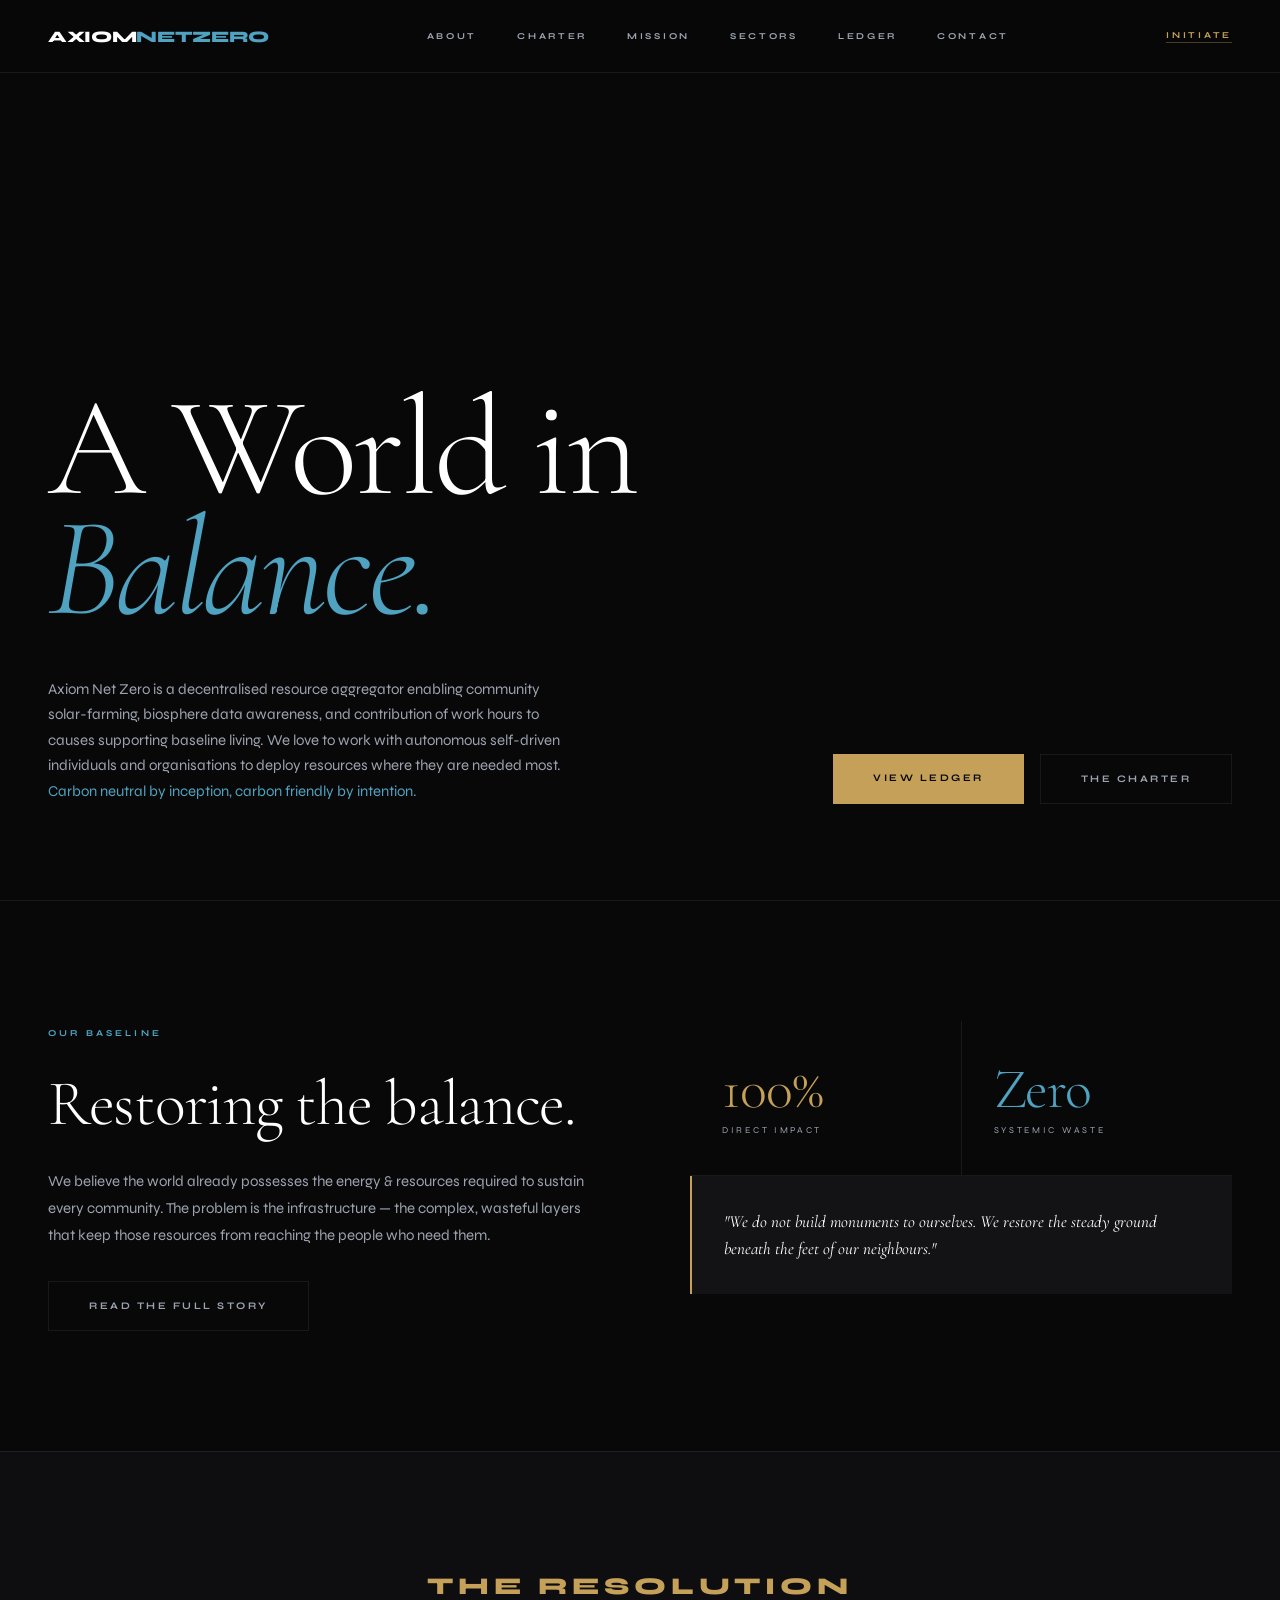
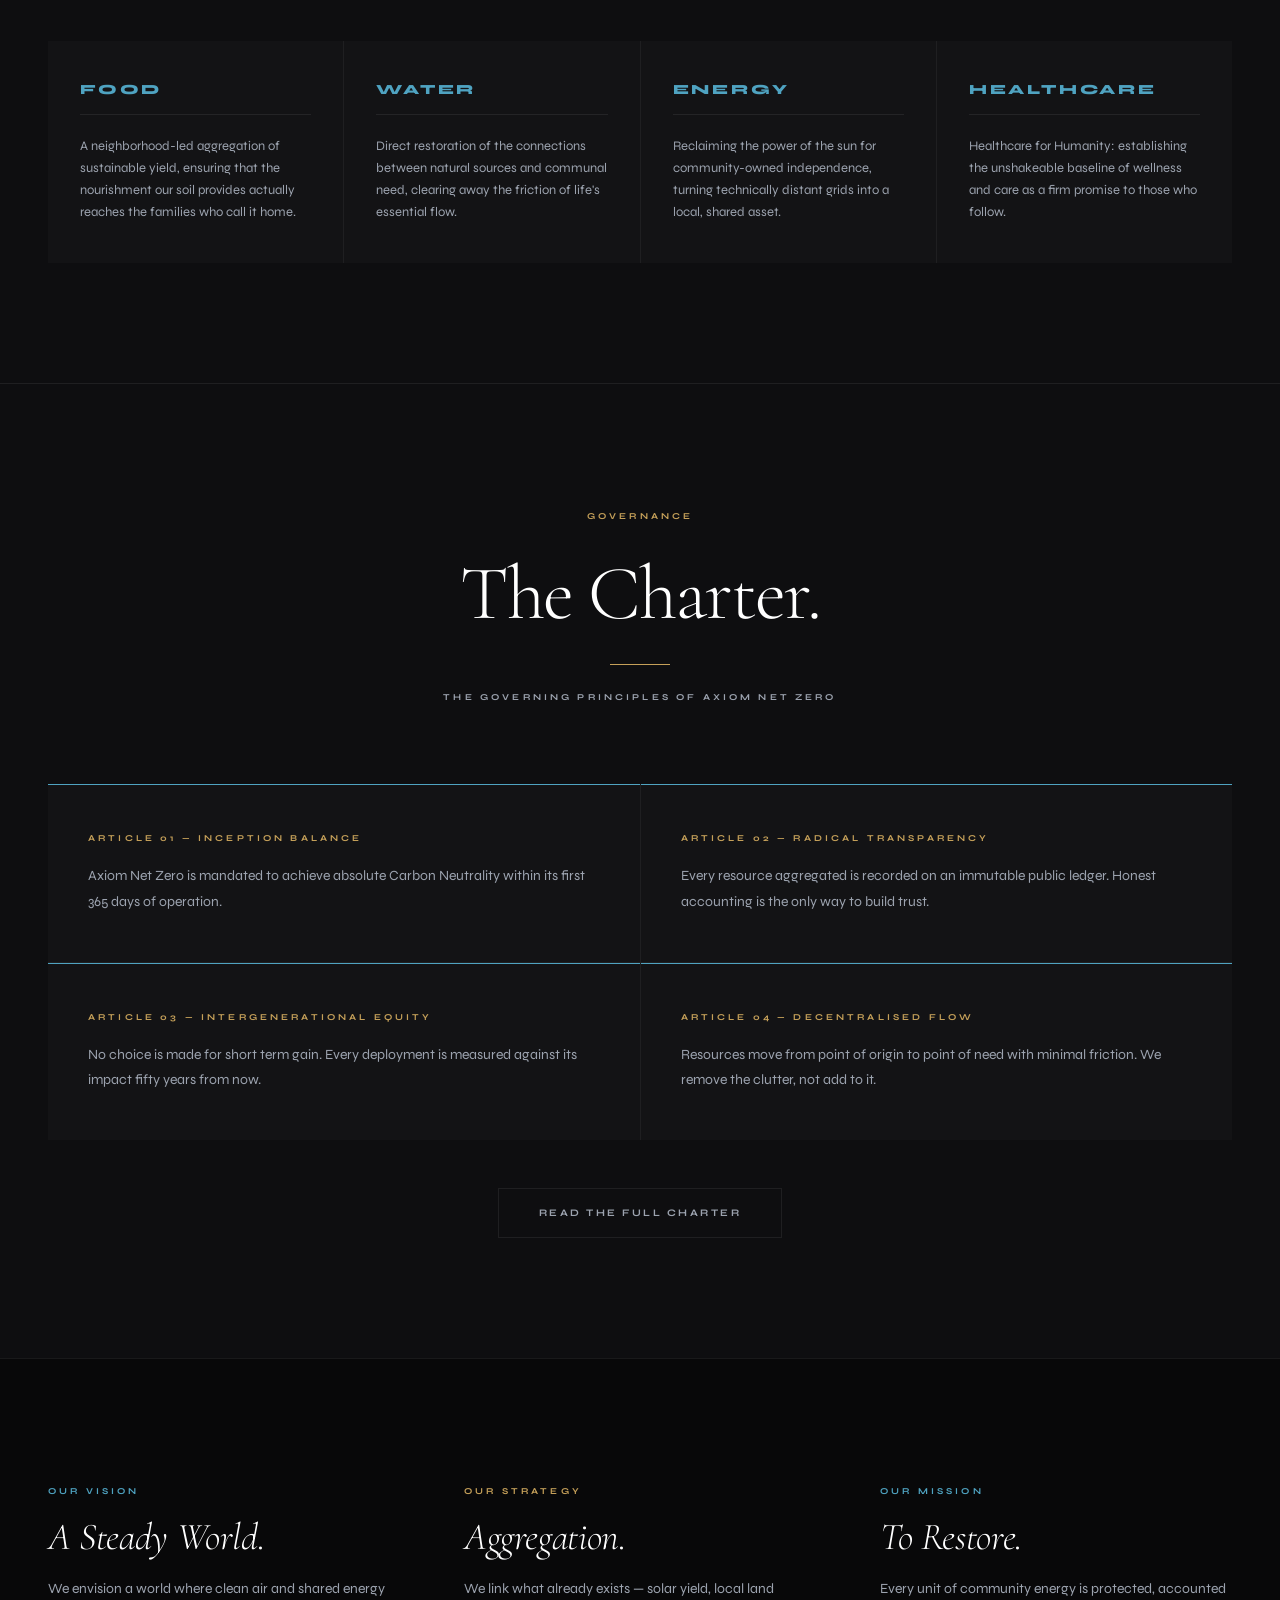
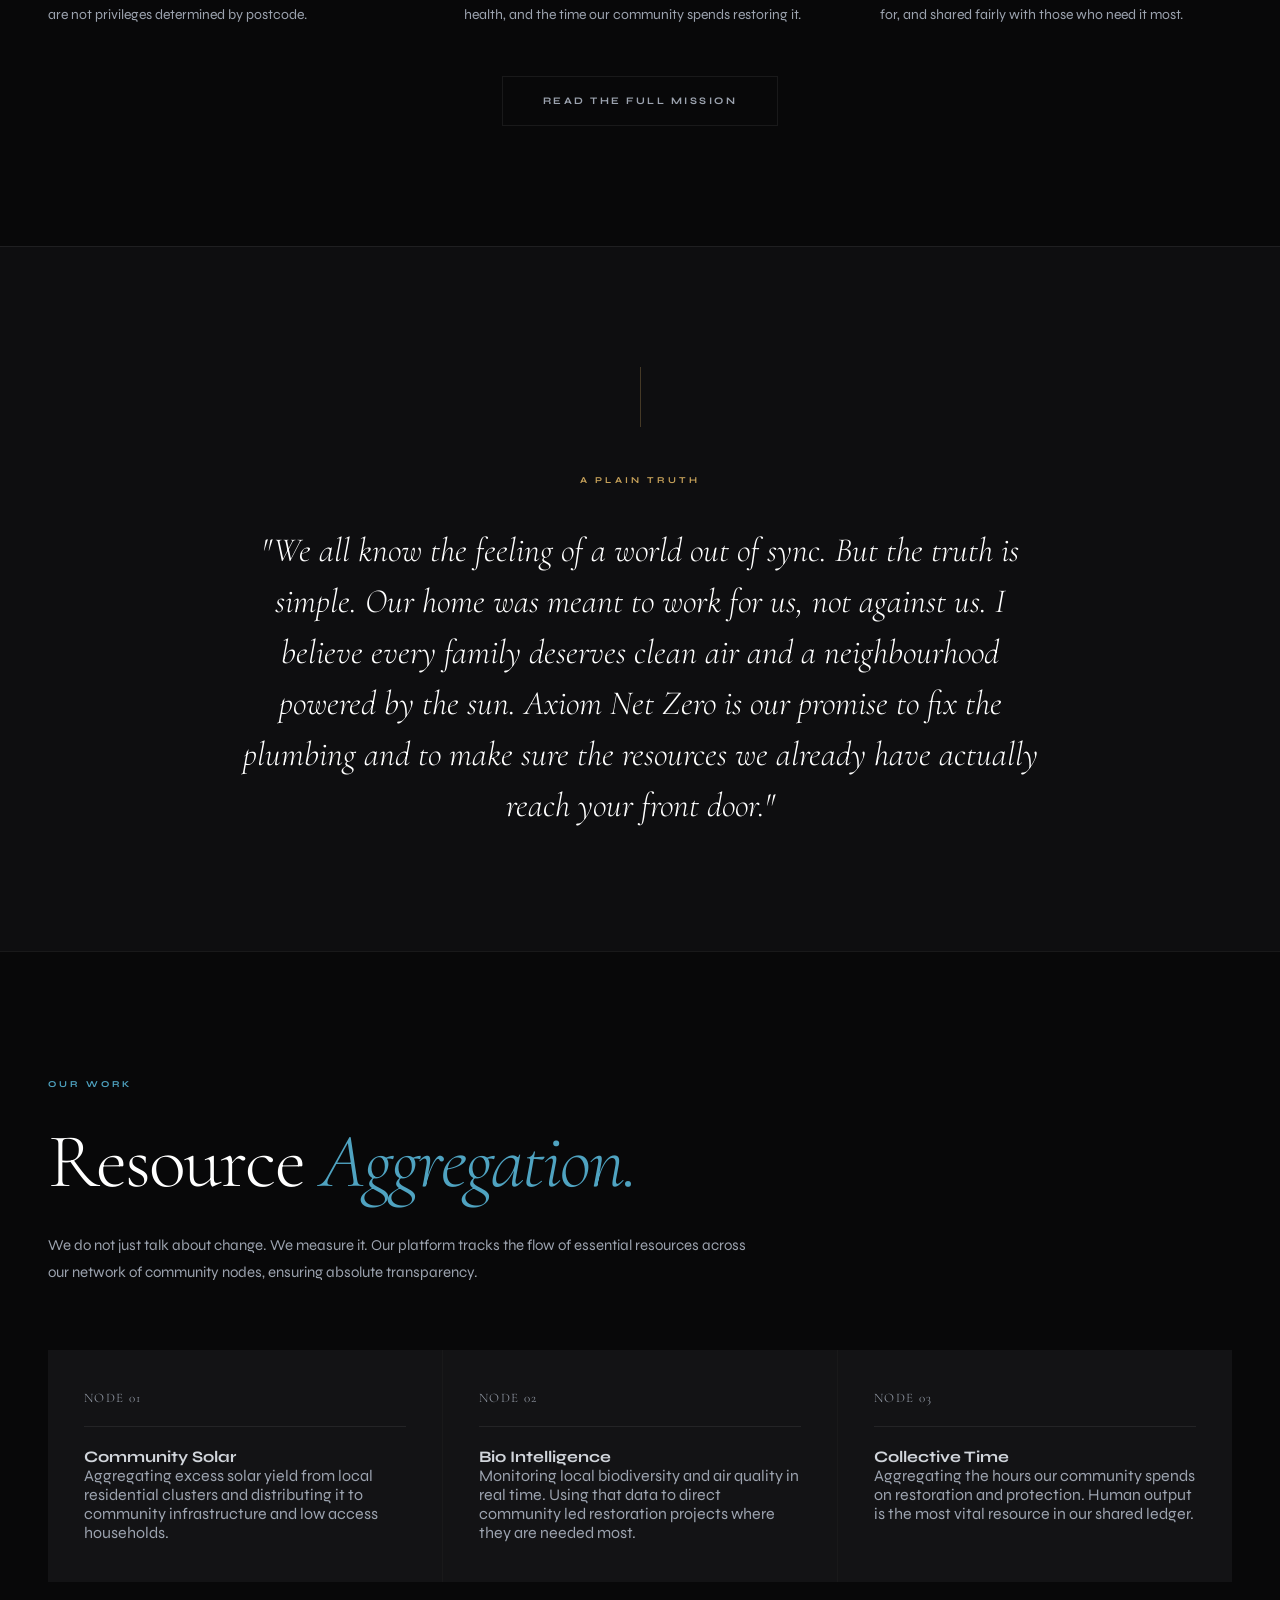
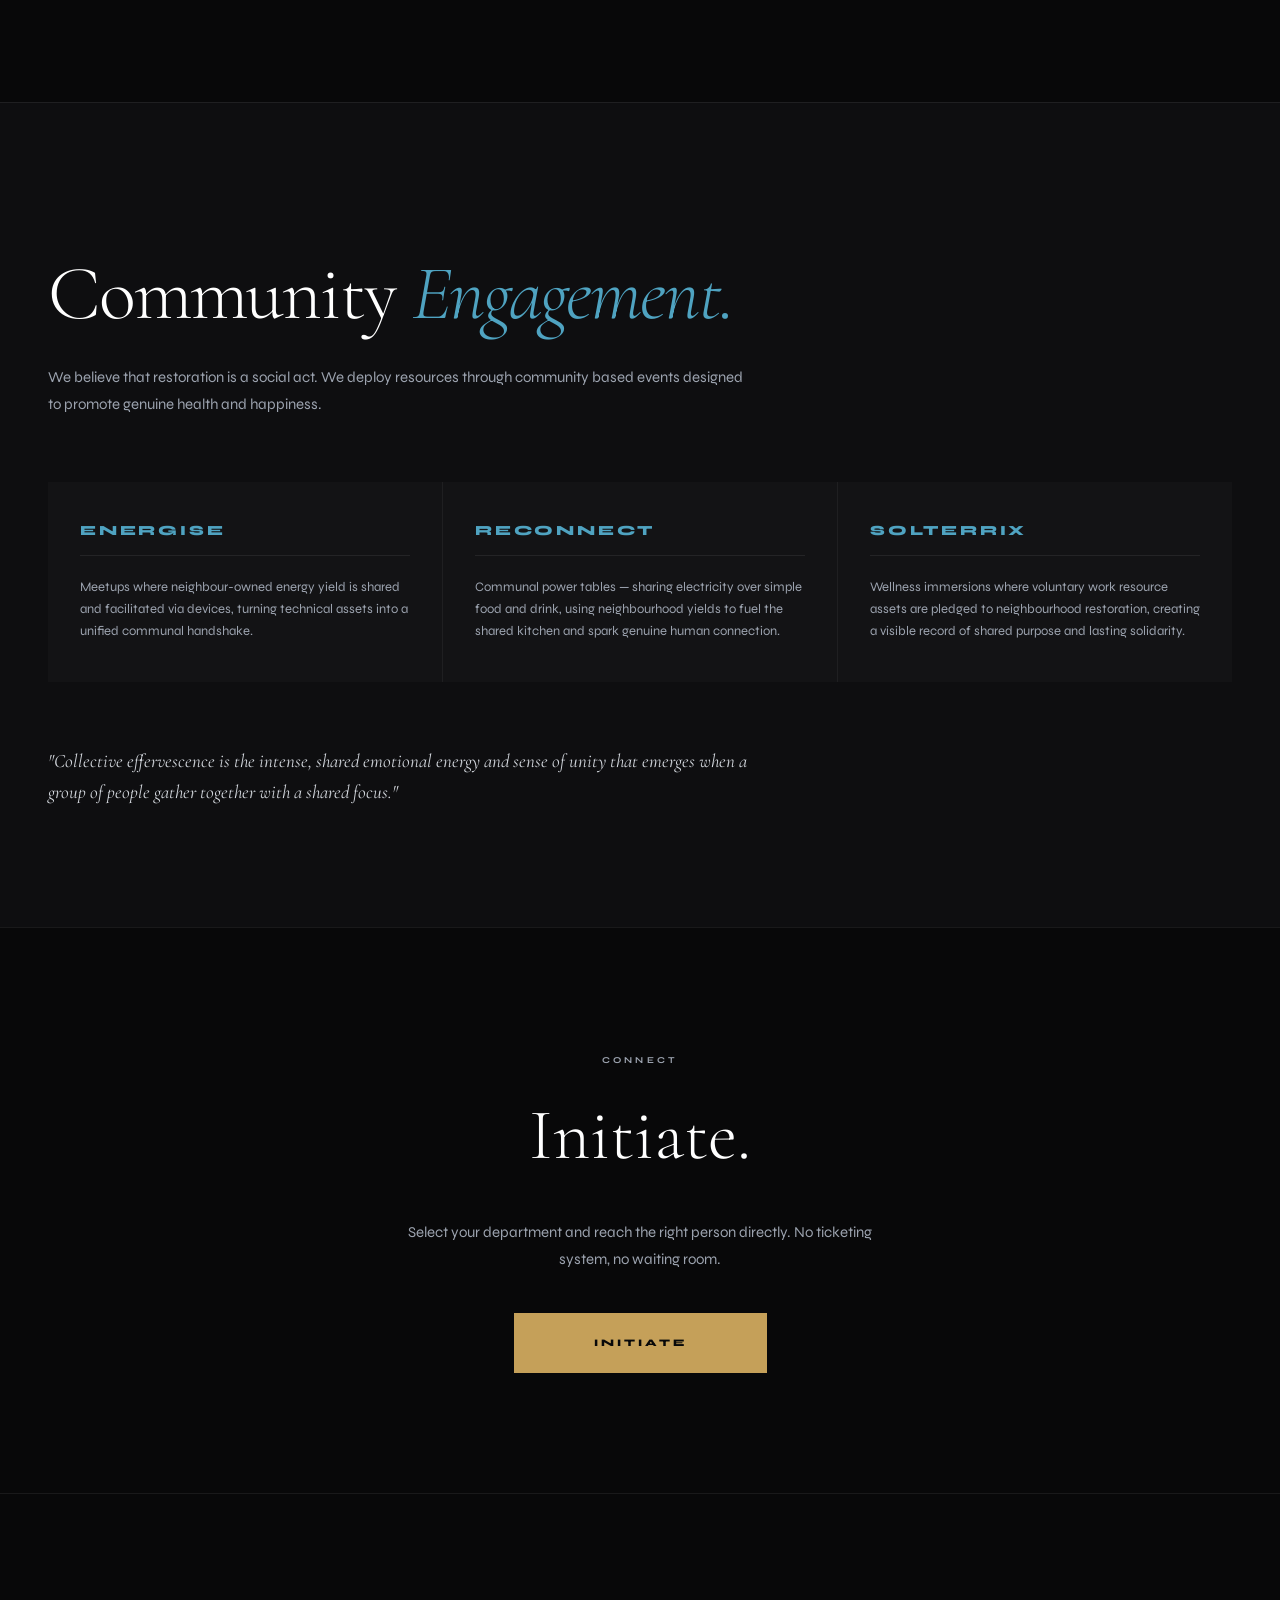
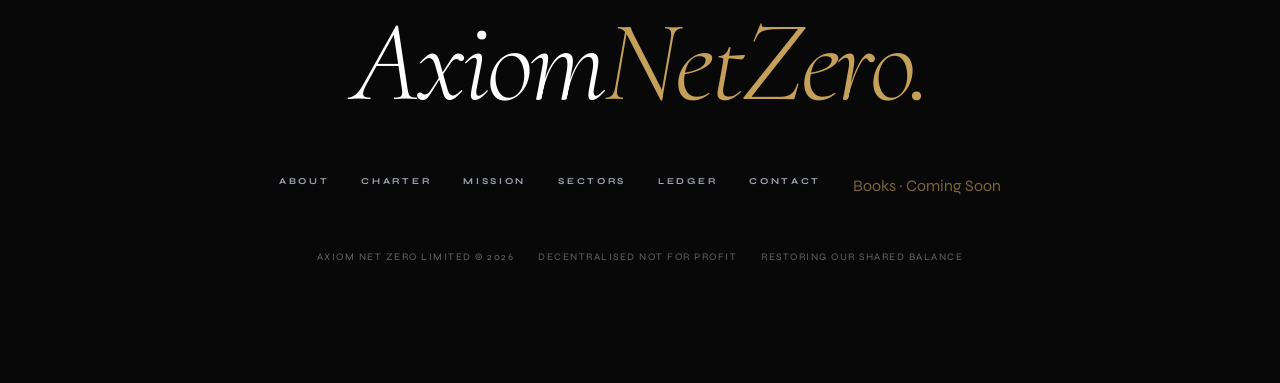
==== commit 00583bee: "Update index.html" ====
--- a/index.html
+++ b/index.html
@@ -167,7 +167,7 @@
                 <a href="sectors.html">Sectors</a>
                 <a href="ledger.html">Ledger</a>
                 <a href="contact.html">Contact</a>
-                <a href="https://books.axiomnetzero.org" style="color: var(--gold);">Books</a>
+                <span style="color: var(--gold); opacity: 0.6;">Books · Coming Soon</span>
             </div>
             <div class="footer-base"><span>Axiom Net Zero Limited &copy; 2026</span><span>Decentralised Not For Profit</span><span>Restoring Our Shared Balance</span></div>
         </div>
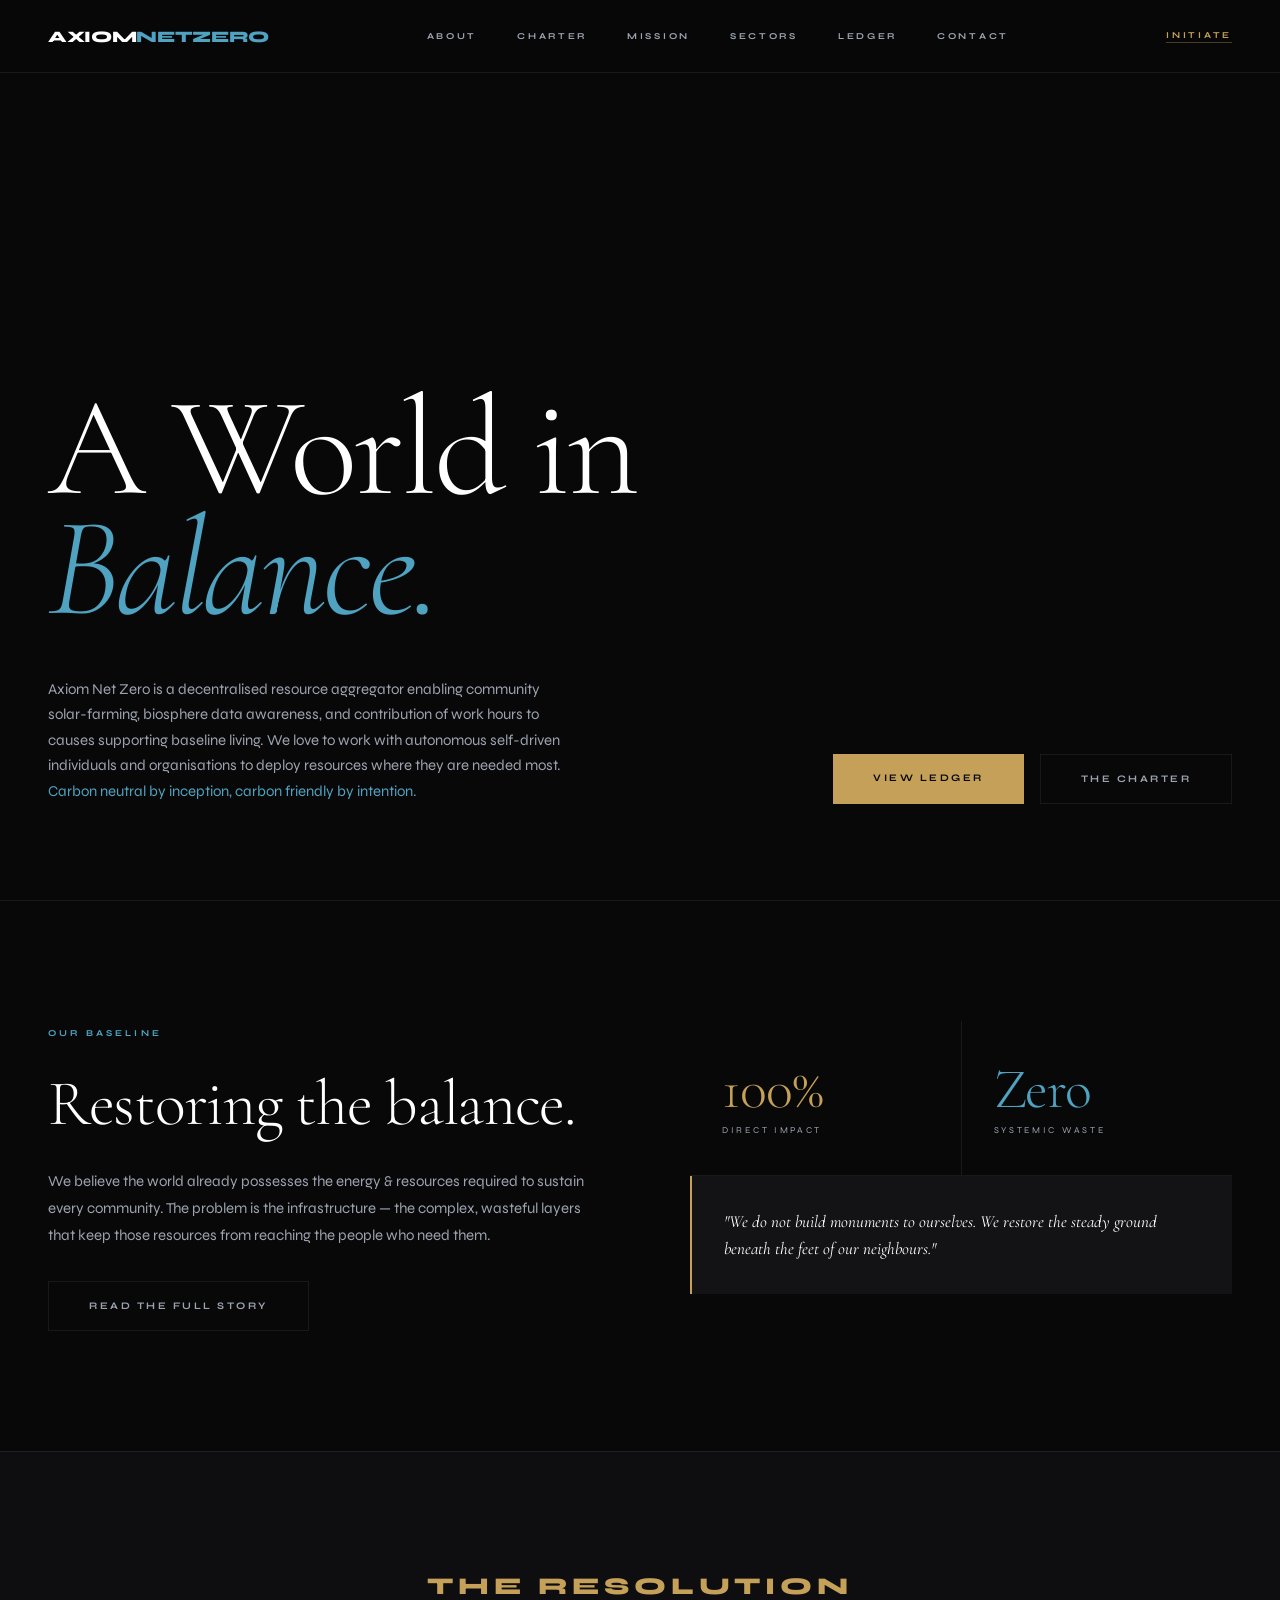
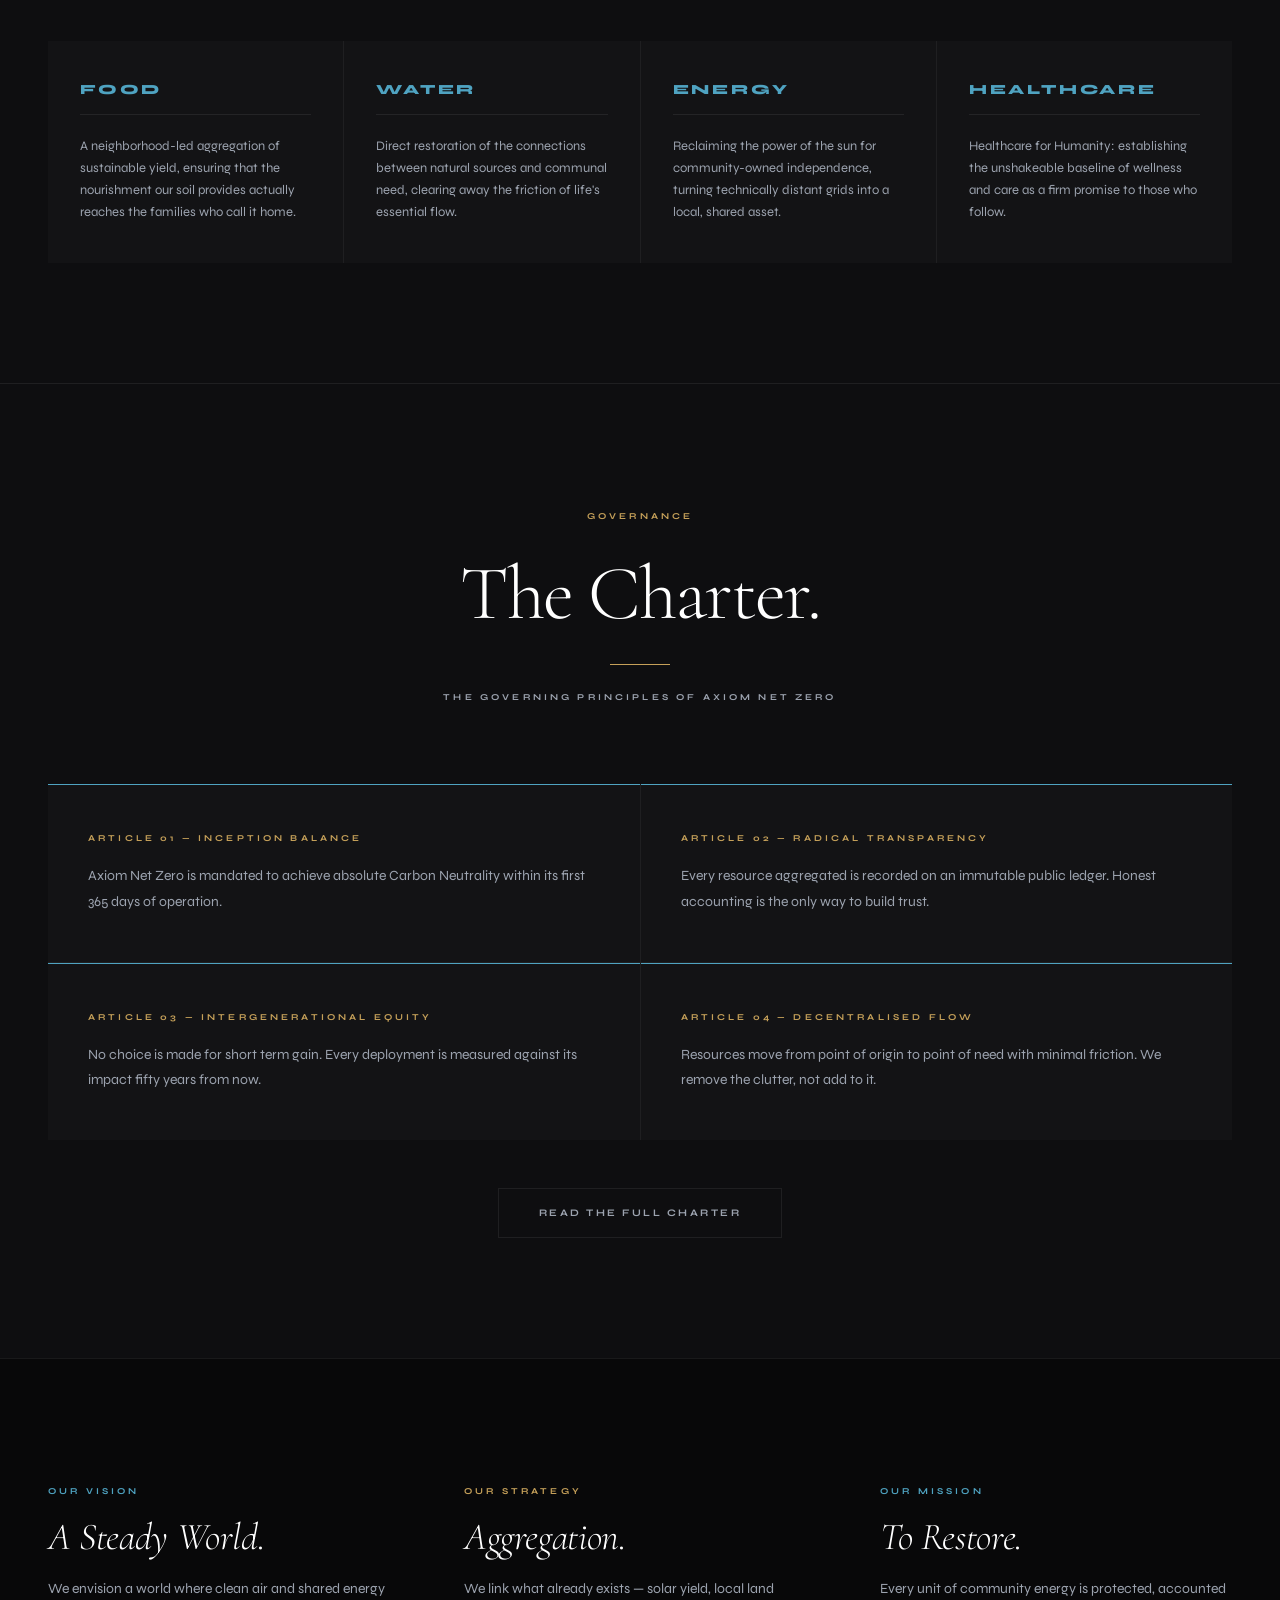
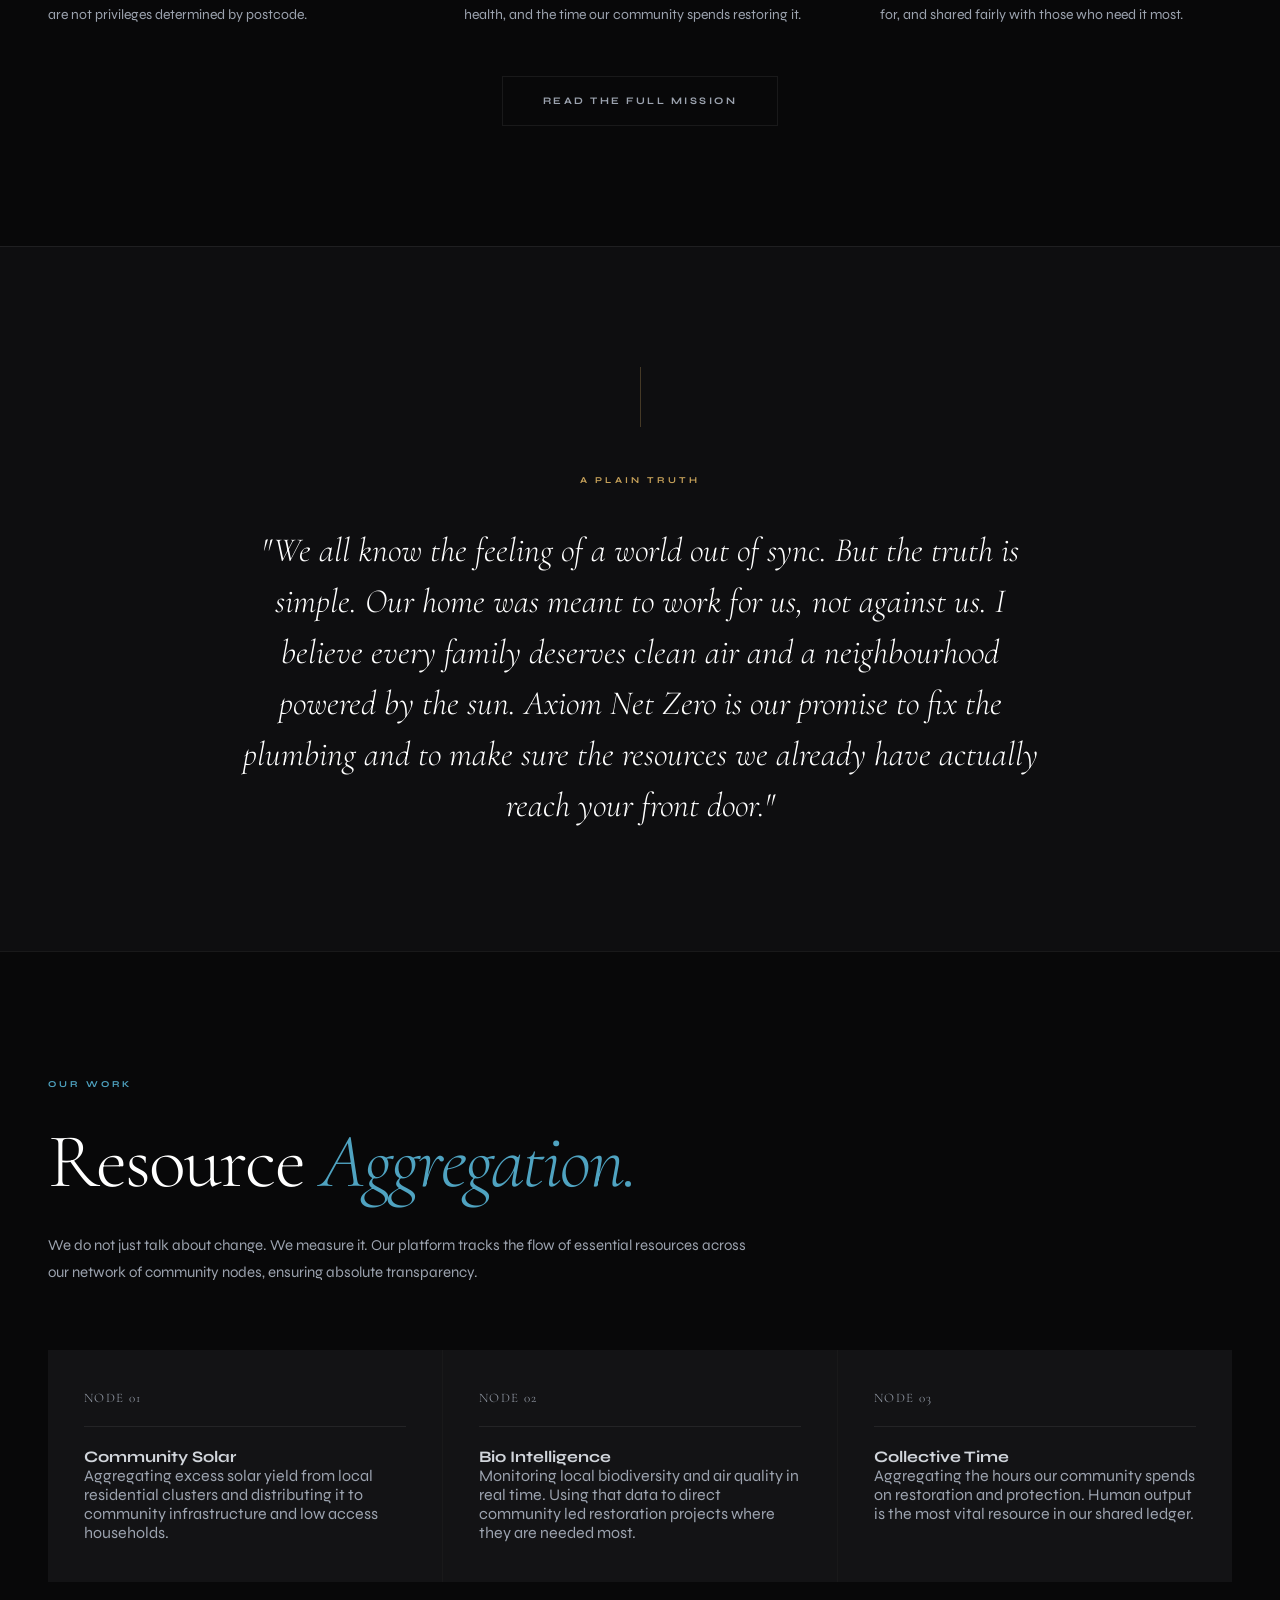
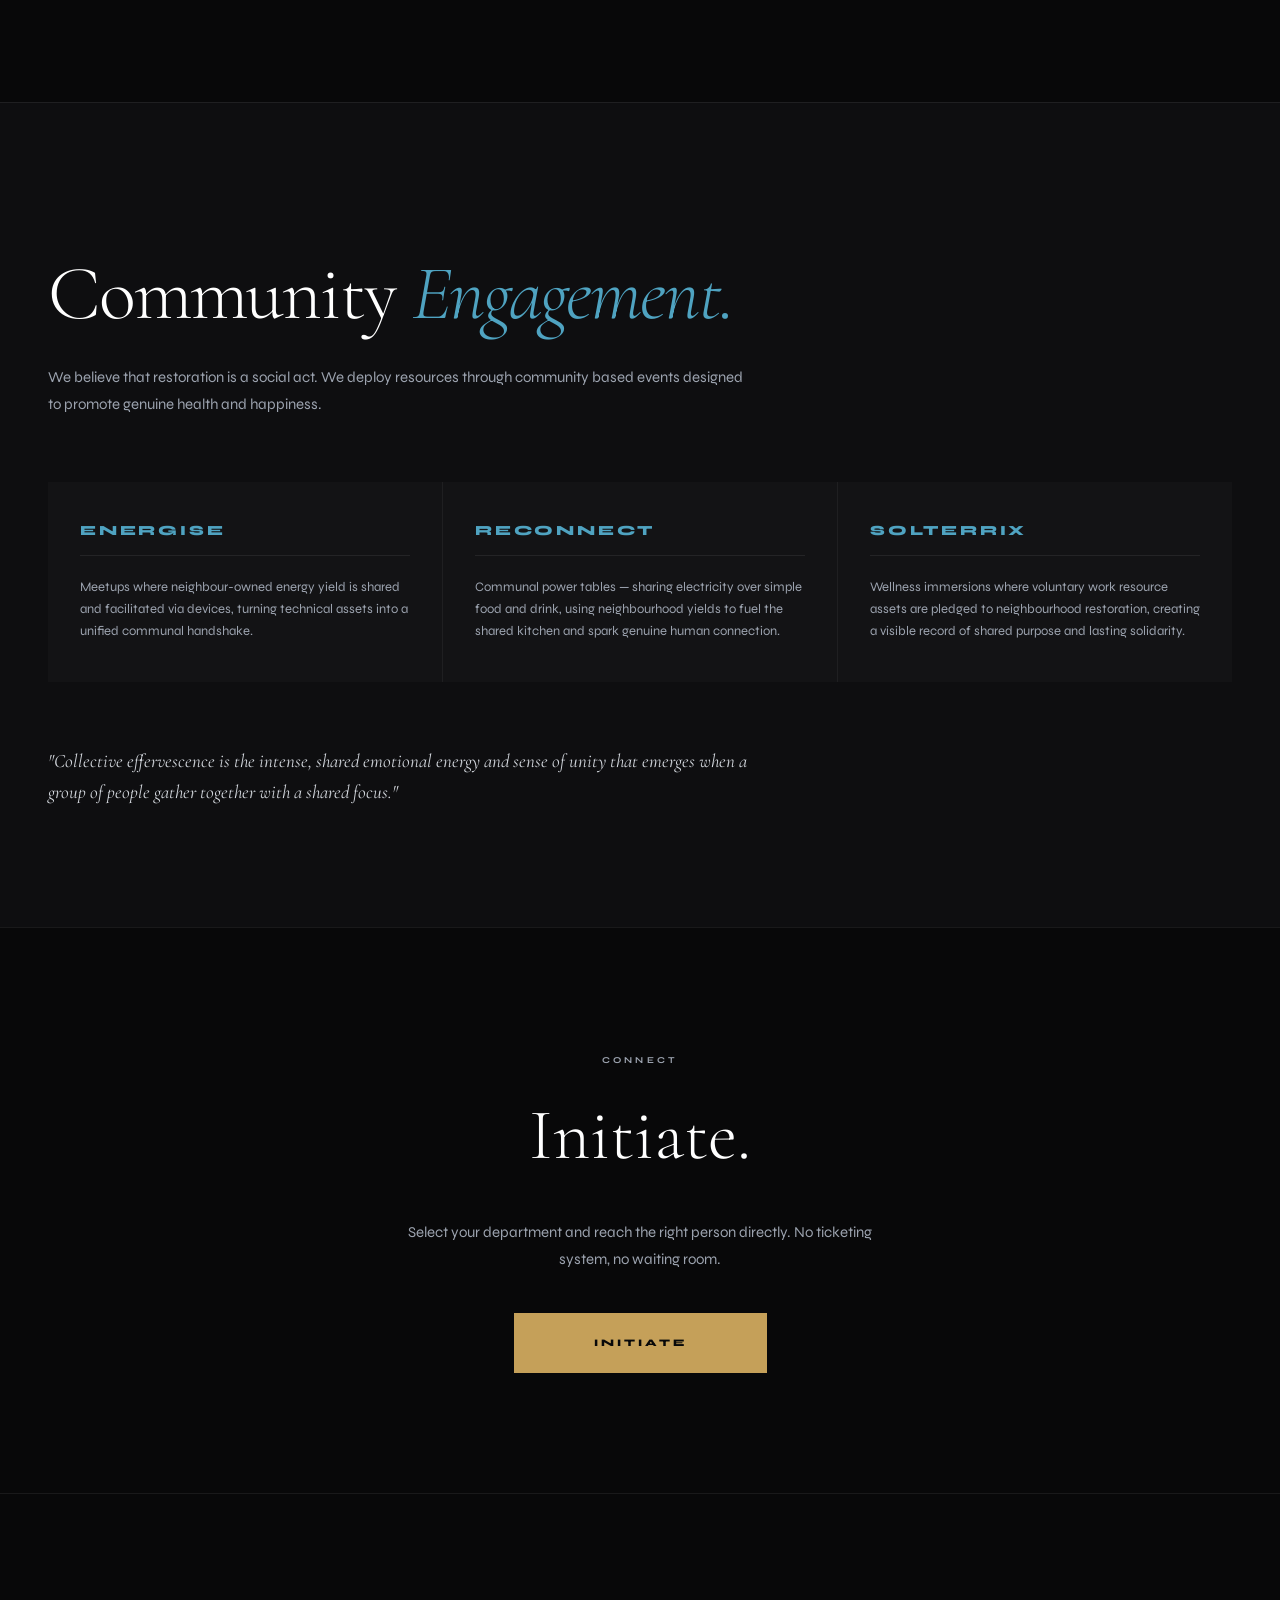
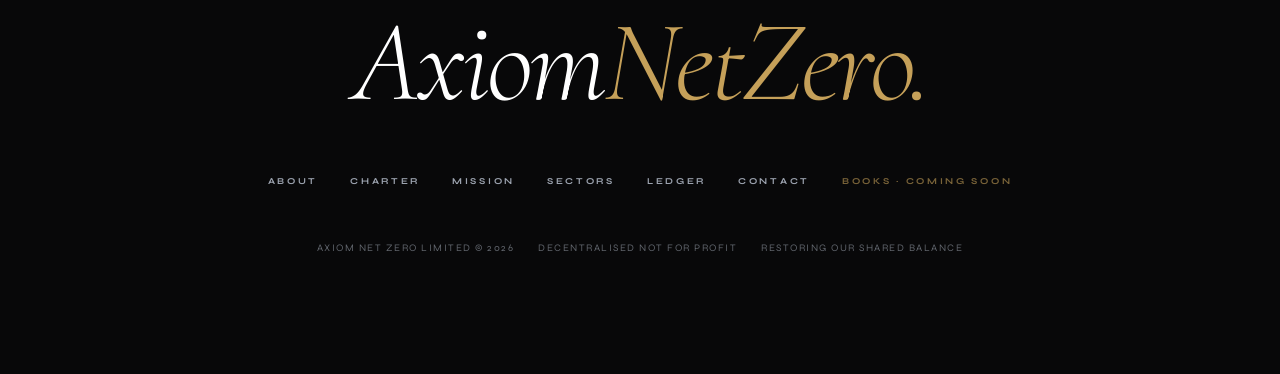
==== commit 1f0c24ca: "Update index.html" ====
--- a/index.html
+++ b/index.html
@@ -167,7 +167,7 @@
                 <a href="sectors.html">Sectors</a>
                 <a href="ledger.html">Ledger</a>
                 <a href="contact.html">Contact</a>
-                <span style="color: var(--gold); opacity: 0.6;">Books · Coming Soon</span>
+                <span style="font-size: 9px; letter-spacing: 0.3em; text-transform: uppercase; font-weight: 700; color: var(--gold); opacity: 0.6;">Books · Coming Soon</span>
             </div>
             <div class="footer-base"><span>Axiom Net Zero Limited &copy; 2026</span><span>Decentralised Not For Profit</span><span>Restoring Our Shared Balance</span></div>
         </div>
